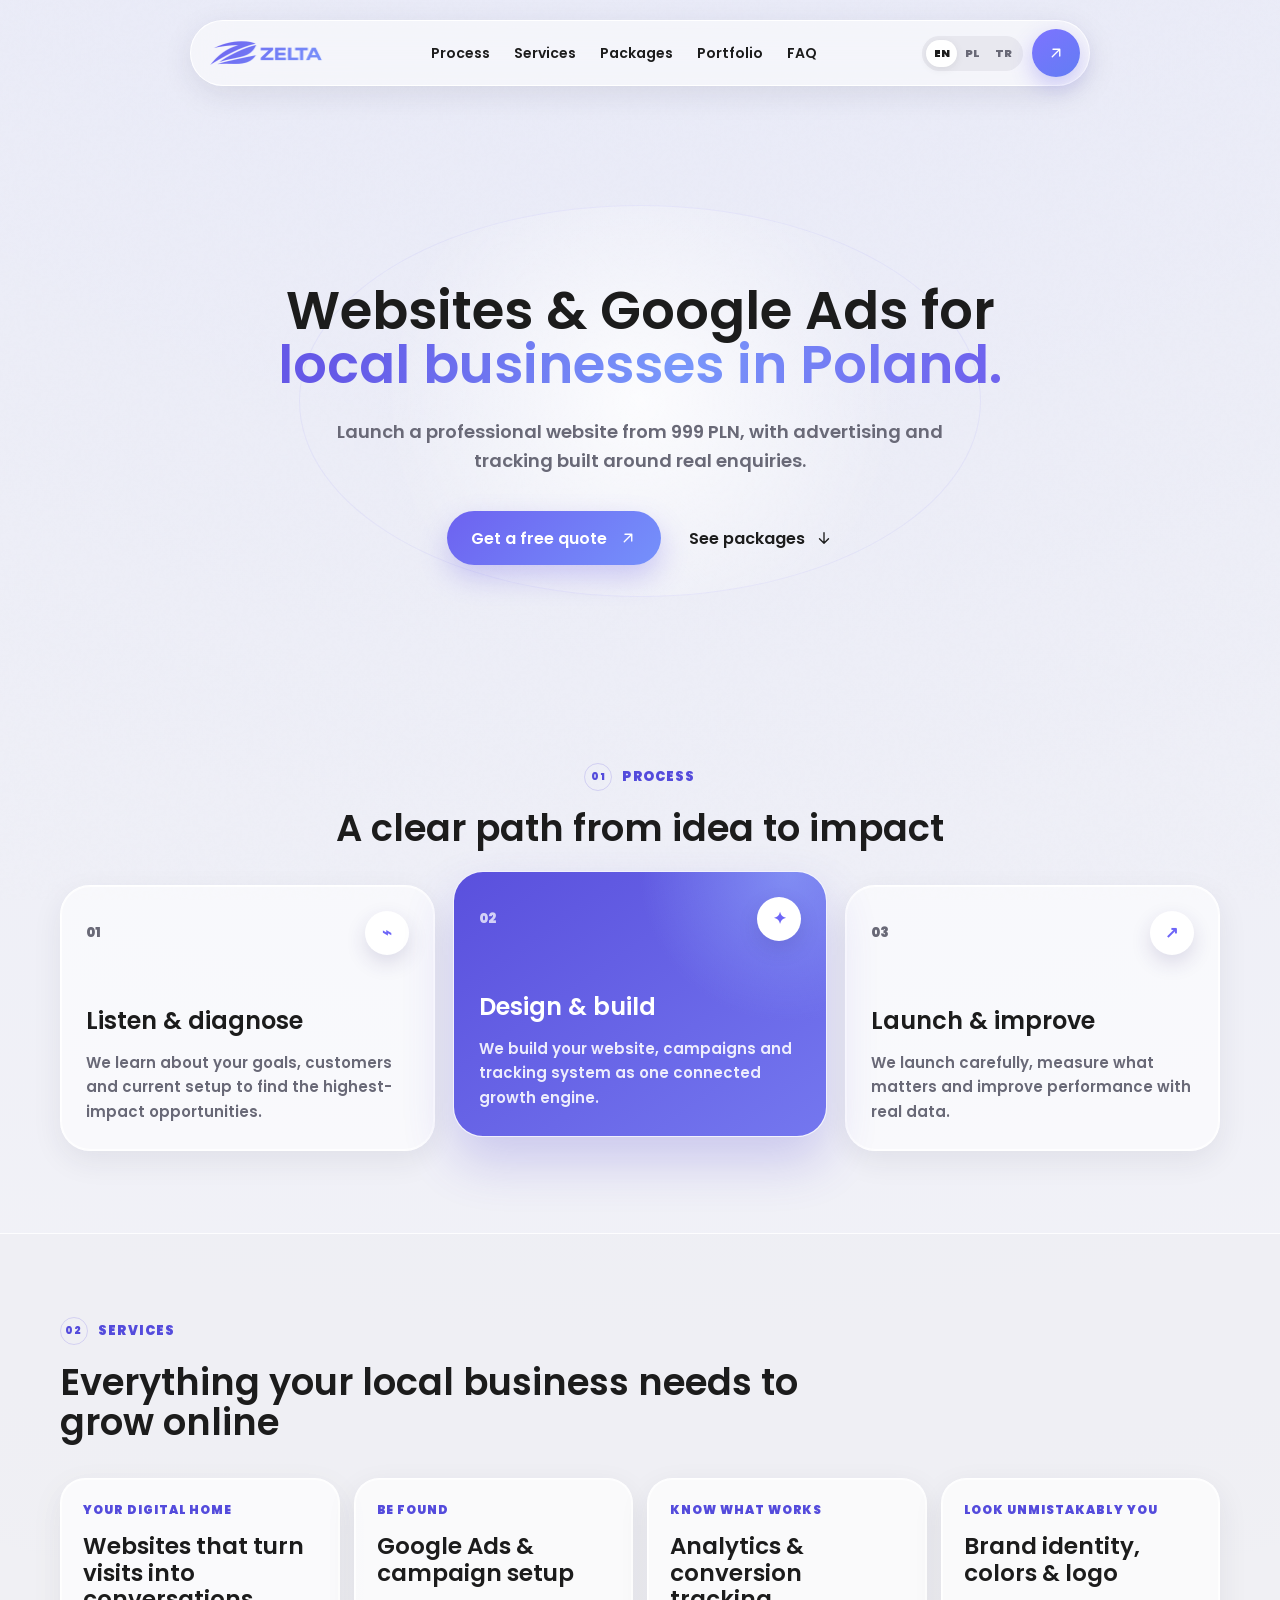
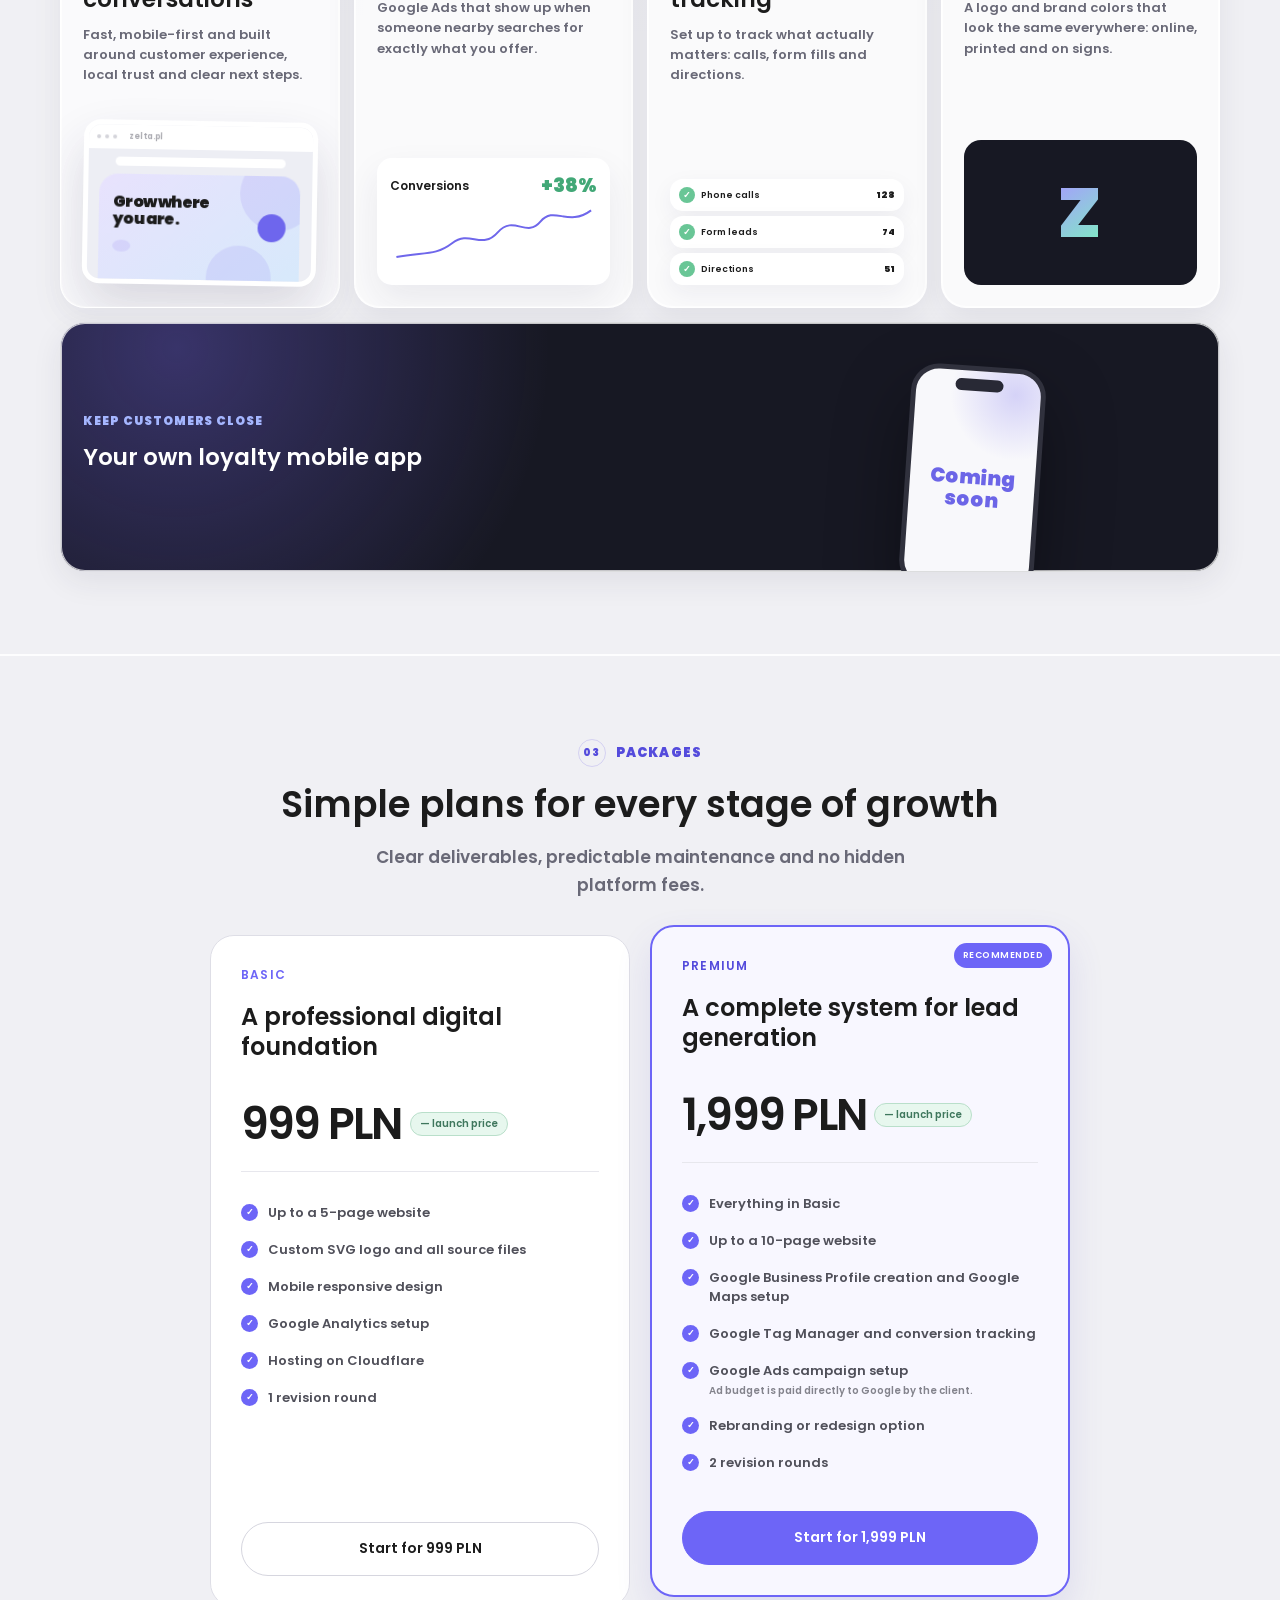
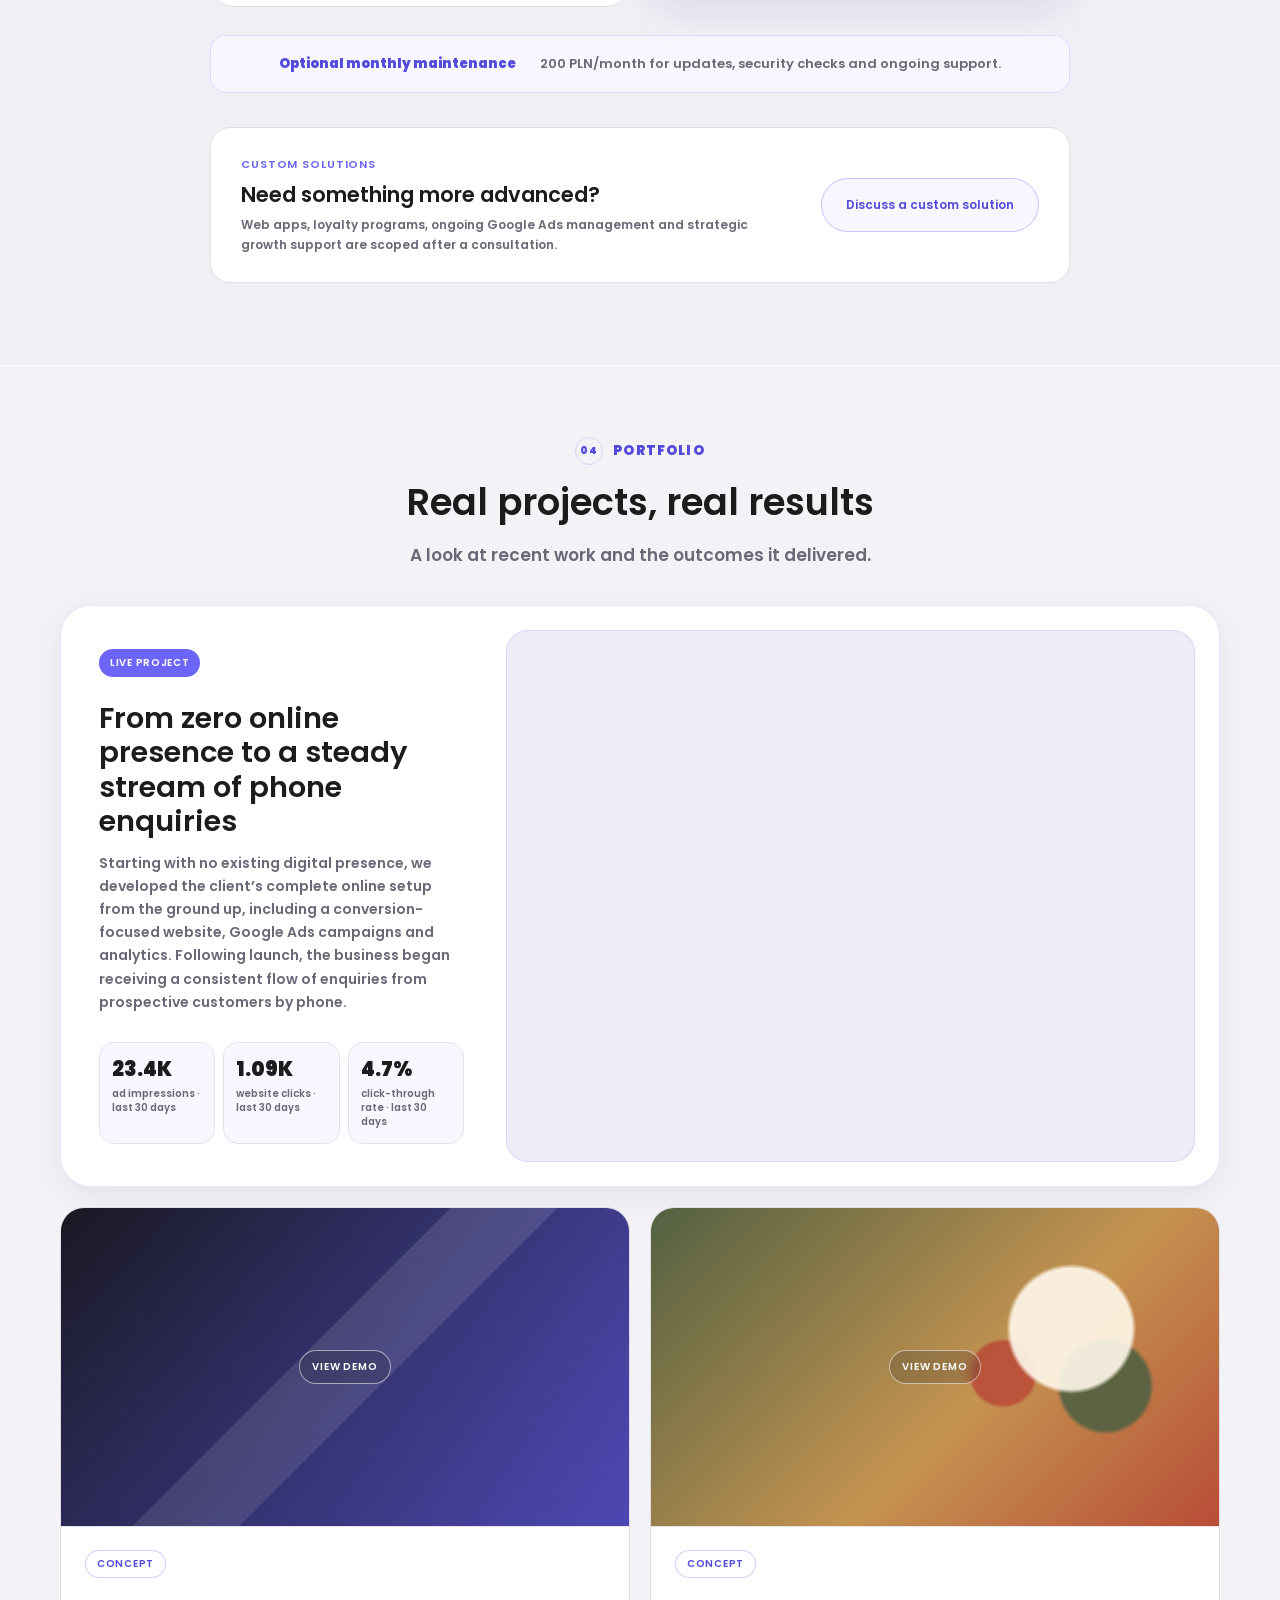
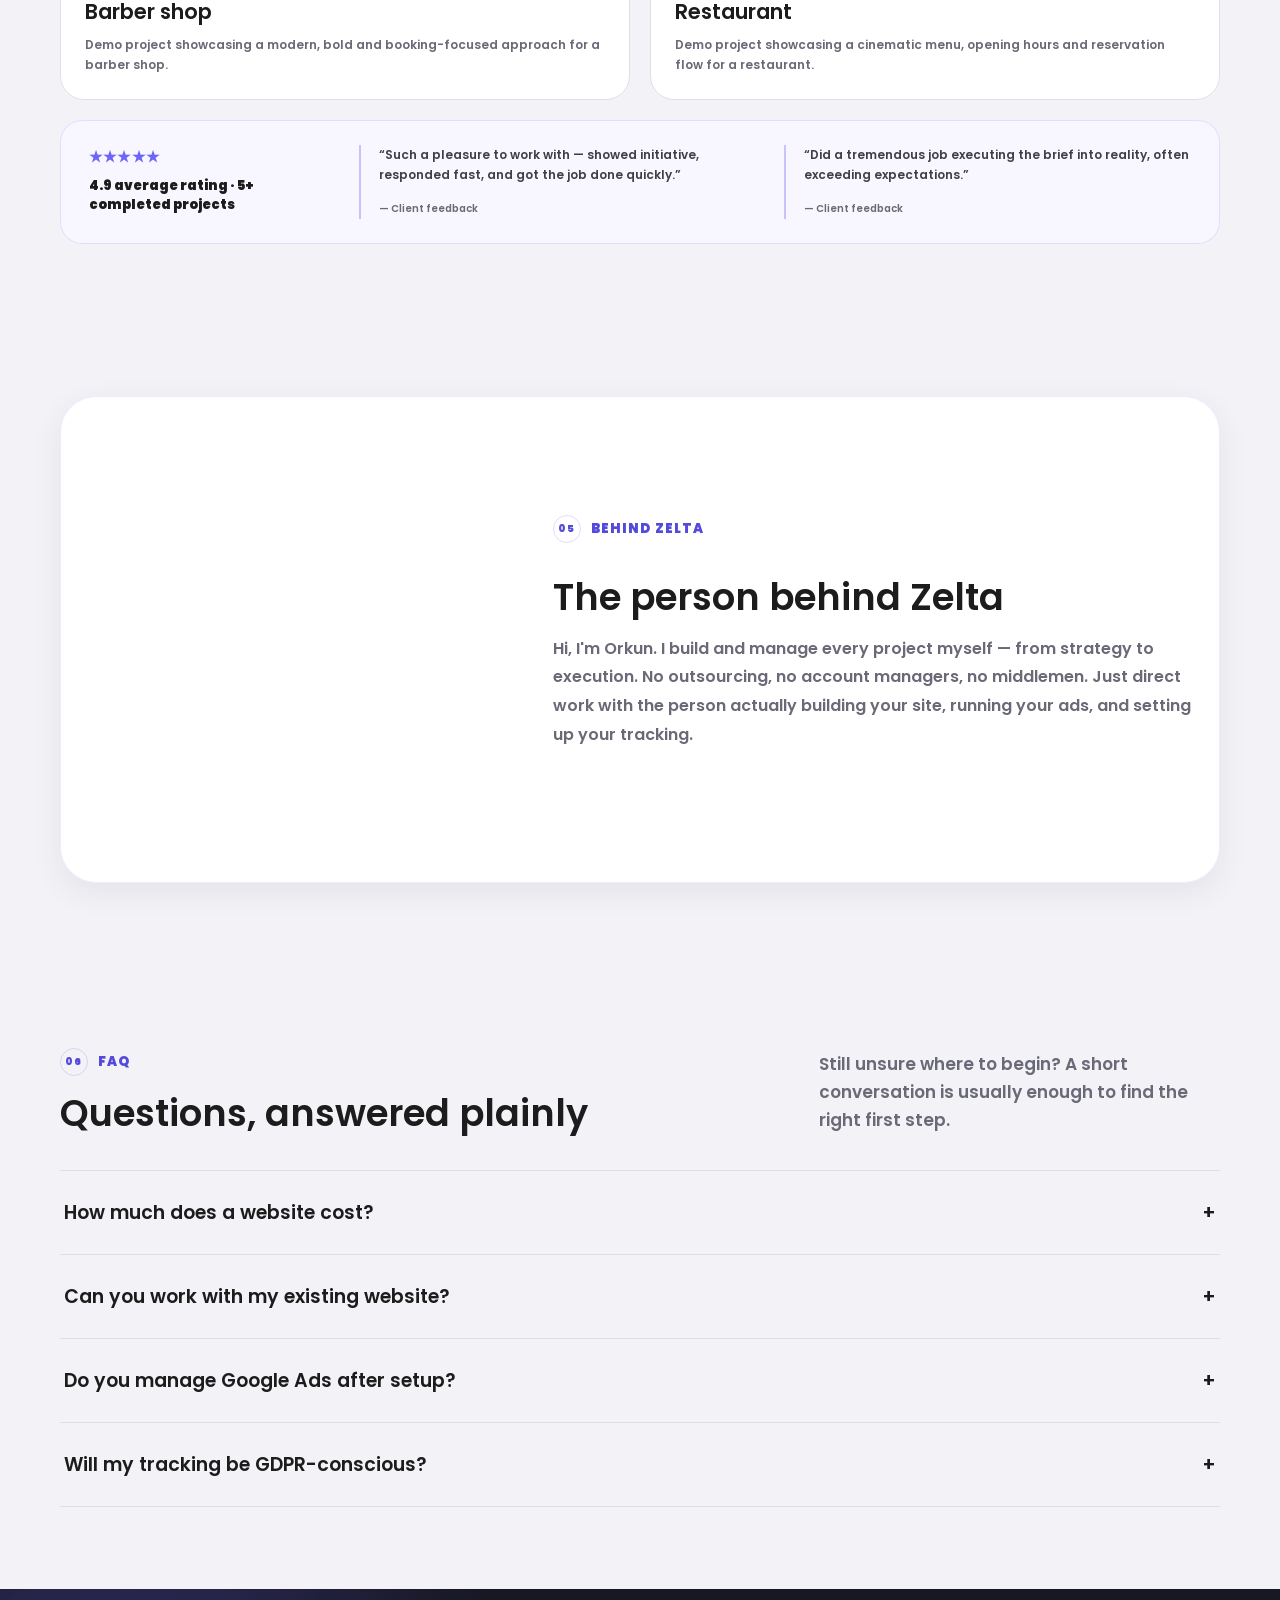
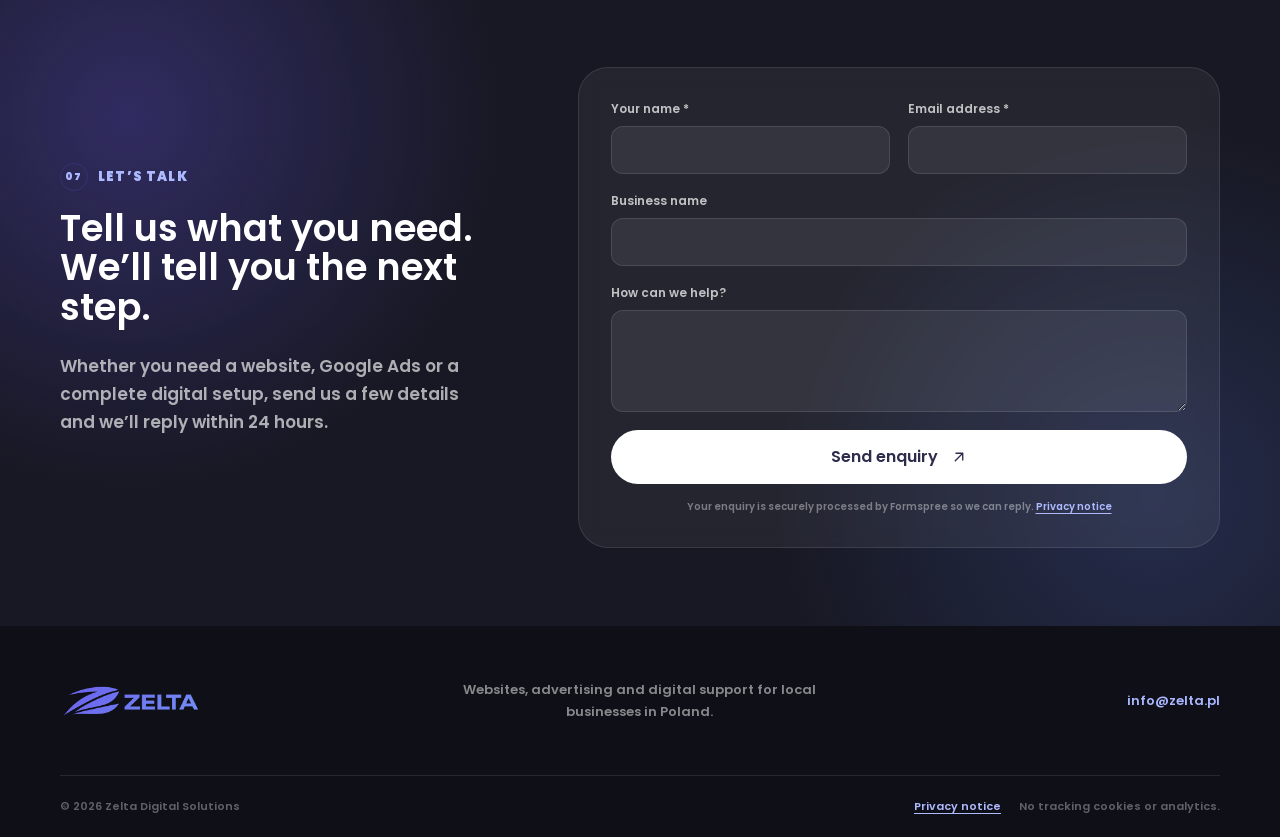
==== index.html @ 035cb4f3 "Add restaurant portfolio preview image" ====
<!doctype html>
<html lang="en">
  <head>
    <meta charset="UTF-8" />
    <meta name="viewport" content="width=device-width, initial-scale=1.0" />
    <meta
      name="description"
      content="Zelta helps local businesses in Poland grow with conversion-focused websites, Google Ads, analytics, branding and loyalty apps."
    />
    <meta name="author" content="Zelta Digital Solutions" />
    <meta name="robots" content="index, follow, max-image-preview:large" />
    <meta name="referrer" content="strict-origin-when-cross-origin" />
    <meta
      http-equiv="Content-Security-Policy"
      content="default-src 'self'; base-uri 'none'; connect-src https://formspree.io; font-src 'self'; form-action https://formspree.io; frame-src 'none'; img-src 'self' data:; manifest-src 'self'; media-src 'none'; object-src 'none'; script-src 'self' 'sha256-Z3rjfnBWil9RQrSlPzBbYPChsc+s4aJFn9aiKOKKreI='; style-src 'self'; upgrade-insecure-requests"
    />
    <meta name="theme-color" content="#f3f3f7" />
    <meta name="application-name" content="Zelta" />
    <meta name="apple-mobile-web-app-title" content="Zelta" />
    <meta property="og:type" content="website" />
    <meta property="og:site_name" content="Zelta Digital Solutions" />
    <meta property="og:locale" content="pl_PL" />
    <meta property="og:locale:alternate" content="en_GB" />
    <meta property="og:locale:alternate" content="tr_TR" />
    <meta property="og:title" content="Websites & Google Ads for Local Businesses in Poland | Zelta" />
    <meta
      property="og:description"
      content="Conversion-focused websites, Google Ads, analytics, branding and loyalty apps for local businesses in Poland."
    />
    <meta property="og:url" content="https://zelta.pl/" />
    <meta property="og:image" content="https://zelta.pl/assets/zelta-social-card.png" />
    <meta property="og:image:width" content="1200" />
    <meta property="og:image:height" content="630" />
    <meta property="og:image:alt" content="Zelta Digital Solutions logo" />
    <meta name="twitter:card" content="summary_large_image" />
    <meta name="twitter:title" content="Websites & Google Ads for Local Businesses in Poland | Zelta" />
    <meta
      name="twitter:description"
      content="Conversion-focused websites, Google Ads, analytics, branding and loyalty apps for local businesses in Poland."
    />
    <meta name="twitter:image" content="https://zelta.pl/assets/zelta-social-card.png" />
    <meta name="twitter:image:alt" content="Zelta Digital Solutions logo" />
    <link rel="canonical" href="https://zelta.pl/" />
    <link rel="icon" type="image/png" sizes="32x32" href="assets/favicon-32.png" />
    <link rel="icon" type="image/png" sizes="512x512" href="assets/favicon-512.png" />
    <link rel="apple-touch-icon" sizes="180x180" href="assets/apple-touch-icon.png" />
    <link rel="manifest" href="site.webmanifest" />
    <link
      rel="preload"
      href="assets/fonts/poppins-600.ttf"
      as="font"
      type="font/ttf"
      crossorigin
    />
    <title>Websites & Google Ads for Local Businesses in Poland | Zelta</title>
    <link rel="stylesheet" href="styles.css?v=20260616-4" />
    <script src="script.js?v=20260616-4" defer></script>
    <script type="application/ld+json">{"@context":"https://schema.org","@graph":[{"@type":"ProfessionalService","@id":"https://zelta.pl/#business","name":"Zelta Digital Solutions","url":"https://zelta.pl/","logo":"https://zelta.pl/assets/zelta-logo-header.png","image":"https://zelta.pl/assets/zelta-social-card.png","email":"info@zelta.pl","description":"Website, Google Ads, analytics, branding and loyalty app services for local businesses in Poland.","areaServed":{"@type":"Country","name":"Poland"},"availableLanguage":["English","Polish","Turkish"],"serviceType":["Website design and development","Google Ads setup and management","Google Analytics setup","Google Tag Manager conversion tracking","Brand identity design","Loyalty mobile app development","Google Business Profile creation and Google Maps setup"],"hasOfferCatalog":{"@type":"OfferCatalog","name":"Digital service packages","itemListElement":[{"@type":"Offer","name":"Basic","price":"999","priceCurrency":"PLN","description":"Limited launch pricing. Up to a five-page website, SVG logo, responsive design, analytics and Cloudflare hosting. Optional maintenance is PLN 200 per month."},{"@type":"Offer","name":"Premium","price":"1999","priceCurrency":"PLN","description":"Limited launch pricing. Up to a ten-page website, conversion tracking, Google Ads campaign setup, and Google Business Profile and Maps setup. Optional maintenance is PLN 200 per month; advertising spend is paid separately to Google."}]}},{"@type":"WebSite","@id":"https://zelta.pl/#website","url":"https://zelta.pl/","name":"Zelta Digital Solutions","publisher":{"@id":"https://zelta.pl/#business"},"inLanguage":["en","pl","tr"]},{"@type":"FAQPage","@id":"https://zelta.pl/#faq-schema","mainEntity":[{"@type":"Question","name":"How much does a website cost?","acceptedAnswer":{"@type":"Answer","text":"Basic is currently PLN 999 and Premium is PLN 1,999. Optional maintenance is available for PLN 200 per month. Final scope and pricing are confirmed in writing before work starts."}},{"@type":"Question","name":"Can you work with my existing website?","acceptedAnswer":{"@type":"Answer","text":"Yes. The existing website can be audited, improved or rebuilt depending on the best route for the business."}},{"@type":"Question","name":"Do you manage Google Ads after setup?","acceptedAnswer":{"@type":"Answer","text":"Yes. Ongoing management and optimisation can be provided, or the documented setup can be handed over."}},{"@type":"Question","name":"Will my tracking be GDPR-conscious?","acceptedAnswer":{"@type":"Answer","text":"Implementations use data minimisation, consent-aware tagging and secure defaults. Formal legal advice should come from a qualified privacy professional."}}]}]}</script>
  </head>
  <body>
    <a class="skip-link" href="#main" data-i18n="skip">Skip to content</a>

    <header class="site-header">
      <nav class="nav shell" aria-label="Main navigation" data-i18n-aria-label="navLabel">
        <a class="brand" href="#hero" aria-label="Zelta home">
          <img
            class="header-logo"
            src="assets/zelta-logo-header.png"
            width="480"
            height="120"
            alt="Zelta Digital Solutions"
          />
        </a>

        <div class="nav-links" id="nav-links">
          <a href="#process" data-i18n="navProcess">Process</a>
          <a href="#services" data-i18n="navServices">Services</a>
          <a href="#packages" data-i18n="navPackages">Packages</a>
          <a href="#portfolio" data-i18n="navPortfolio">Portfolio</a>
          <a href="#faq" data-i18n="navFaq">FAQ</a>
        </div>

        <div class="nav-actions">
          <div class="language-switch" aria-label="Language" data-i18n-aria-label="languageLabel">
            <button class="lang-btn active" type="button" data-lang="en" lang="en" aria-pressed="true">EN</button>
            <button class="lang-btn" type="button" data-lang="pl" lang="pl" aria-pressed="false">PL</button>
            <button class="lang-btn" type="button" data-lang="tr" lang="tr" aria-pressed="false">TR</button>
          </div>
          <a class="circle-button" href="#contact" aria-label="Contact Zelta">
            <svg class="icon icon-arrow-up-right" viewBox="0 0 24 24" aria-hidden="true">
              <path d="M7 17 17 7M8 7h9v9" />
            </svg>
          </a>
          <button
            class="menu-button"
            type="button"
            aria-label="Open menu"
            aria-controls="nav-links"
            aria-expanded="false"
          >
            <span></span><span></span>
          </button>
        </div>
      </nav>
    </header>

    <main id="main">
      <section class="hero shell" id="hero">
        <h1 class="fade-in delay-1">
          <span data-i18n="heroTitleLine1">Websites & Google Ads for</span>
          <span class="gradient-text" data-i18n="heroTitleLine2">local businesses in Poland.</span>
        </h1>
        <p class="hero-copy fade-in delay-2" data-i18n="heroCopy">
          Launch a professional website from 999 PLN, with advertising and tracking built around real
          enquiries.
        </p>
        <div class="hero-actions fade-in delay-3">
          <a class="button button-primary" href="#contact">
            <span data-i18n="heroCta">Get a free quote</span>
            <svg class="icon icon-arrow-up-right" viewBox="0 0 24 24" aria-hidden="true">
              <path d="M7 17 17 7M8 7h9v9" />
            </svg>
          </a>
          <a class="text-link" href="#packages">
            <span data-i18n="heroSecondary">See packages</span>
            <svg class="icon icon-arrow-down" viewBox="0 0 24 24" aria-hidden="true">
              <path d="M12 5v14M6 13l6 6 6-6" />
            </svg>
          </a>
        </div>
      </section>

      <section class="section shell" id="process">
        <div class="section-heading centered">
          <div class="section-kicker"><span>01</span><span data-i18n="processKicker">Process</span></div>
          <h2 data-i18n="processTitle">A clear path from idea to impact</h2>
        </div>

        <div class="process-grid">
          <article class="process-card">
            <div class="step-top">
              <span class="step-number">01</span>
              <span class="step-icon" aria-hidden="true">⌁</span>
            </div>
            <h3 data-i18n="step1Title">Listen & diagnose</h3>
            <p data-i18n="step1Copy">We learn about your goals, customers and current setup to find the highest-impact opportunities.</p>
          </article>
          <article class="process-card featured">
            <div class="step-top">
              <span class="step-number">02</span>
              <span class="step-icon" aria-hidden="true">✦</span>
            </div>
            <h3 data-i18n="step2Title">Design & build</h3>
            <p data-i18n="step2Copy">We build your website, campaigns and tracking system as one connected growth engine.</p>
          </article>
          <article class="process-card">
            <div class="step-top">
              <span class="step-number">03</span>
              <span class="step-icon" aria-hidden="true">↗</span>
            </div>
            <h3 data-i18n="step3Title">Launch & improve</h3>
            <p data-i18n="step3Copy">We launch carefully, measure what matters and improve performance with real data.</p>
          </article>
        </div>
      </section>

      <section class="section services-section" id="services">
        <div class="shell">
          <div class="section-heading services-heading">
            <div>
              <div class="section-kicker"><span>02</span><span data-i18n="servicesKicker">Services</span></div>
              <h2 data-i18n="servicesTitle">Everything your local business needs to grow online</h2>
            </div>
          </div>

          <div class="services-grid">
            <article class="service-card">
              <div class="service-content">
                <span class="service-tag" data-i18n="service1Tag">Your digital home</span>
                <h3 data-i18n="service1Title">Websites that turn visits into conversations</h3>
                <p data-i18n="service1Copy">Fast, mobile-first and built around customer experience, local trust and clear next steps.</p>
              </div>
              <div class="browser-mockup" aria-hidden="true">
                <div class="browser-bar"><i></i><i></i><i></i><span>zelta.pl</span></div>
                <div class="mock-nav"></div>
                <div class="mock-hero">
                  <span></span><span></span><span></span>
                  <b>Grow where<br />you are.</b>
                  <span class="mock-button"></span>
                </div>
              </div>
            </article>

            <article class="service-card">
              <span class="service-tag" data-i18n="service2Tag">Be found</span>
              <h3 data-i18n="service2Title">Google Ads & campaign setup</h3>
              <p data-i18n="service2Copy">Google Ads that show up when someone nearby searches for exactly what you offer.</p>
              <div class="metric-visual" aria-hidden="true">
                <div><span>Conversions</span><strong>+38%</strong></div>
                <svg viewBox="0 0 300 90" role="img">
                  <path d="M4 78 C45 70, 62 77, 88 57 S132 68, 156 41 S199 50, 220 25 S261 34, 296 8" />
                  <path class="fill" d="M4 78 C45 70, 62 77, 88 57 S132 68, 156 41 S199 50, 220 25 S261 34, 296 8 L296 90 L4 90Z" />
                </svg>
              </div>
            </article>

            <article class="service-card">
              <span class="service-tag" data-i18n="service3Tag">Know what works</span>
              <h3 data-i18n="service3Title">Analytics & conversion tracking</h3>
              <p data-i18n="service3Copy">Set up to track what actually matters: calls, form fills and directions.</p>
              <div class="tracking-list" aria-hidden="true">
                <span><i>✓</i> Phone calls <b>128</b></span>
                <span><i>✓</i> Form leads <b>74</b></span>
                <span><i>✓</i> Directions <b>51</b></span>
              </div>
            </article>

            <article class="service-card brand-card">
              <div class="service-content">
                <span class="service-tag" data-i18n="service4Tag">Look unmistakably you</span>
                <h3 data-i18n="service4Title">Brand identity, colors & logo</h3>
                <p data-i18n="service4Copy">A logo and brand colors that look the same everywhere: online, printed and on signs.</p>
              </div>
              <div class="brand-visual" aria-hidden="true">
                <div class="brand-z">Z</div>
              </div>
            </article>

            <article class="service-card loyalty-card">
              <div class="service-content">
                <span class="service-tag" data-i18n="service5Tag">Keep customers close</span>
                <h3 data-i18n="service5Title">Your own loyalty mobile app</h3>
              </div>
              <div class="phone" aria-hidden="true">
                <div class="phone-notch"></div>
                <strong class="coming-soon" data-i18n="comingSoon">Coming soon</strong>
              </div>
            </article>
          </div>
        </div>
      </section>

      <section class="section packages-section" id="packages">
        <div class="shell">
          <div class="section-heading centered">
            <div class="section-kicker"><span>03</span><span data-i18n="packagesKicker">Packages</span></div>
            <h2 data-i18n="packagesTitle">Simple plans for every stage of growth</h2>
            <p data-i18n="packagesIntro">Clear deliverables, predictable maintenance and no hidden platform fees.</p>
          </div>
          <div class="package-grid">
            <article class="package-card">
              <div class="package-header">
                <span class="package-type" data-i18n="package1Type">Basic</span>
                <h3 data-i18n="package1Title">A professional digital foundation</h3>
                <div class="package-price">
                  <strong data-i18n="package1Price">999 PLN</strong>
                  <span data-i18n="limitedLaunchPricing">— launch price</span>
                </div>
              </div>
              <ul class="package-features">
                <li data-i18n="package1Item1">Up to a 5-page website</li>
                <li data-i18n="package1Item2">Custom SVG logo and all source files</li>
                <li data-i18n="package1Item3">Mobile responsive design</li>
                <li data-i18n="package1Item4">Google Analytics setup</li>
                <li data-i18n="package1Item5">Hosting on Cloudflare</li>
                <li data-i18n="package1Item6">1 revision round</li>
              </ul>
              <a class="button package-button" href="#contact" data-inquiry="Basic package" data-i18n="package1Cta">Start for 999 PLN</a>
            </article>
            <article class="package-card package-featured">
              <div class="popular" data-i18n="popular">Recommended</div>
              <div class="package-header">
                <span class="package-type" data-i18n="package2Type">Premium</span>
                <h3 data-i18n="package2Title">A complete system for lead generation</h3>
                <div class="package-price">
                  <strong data-i18n="package2Price">1,999 PLN</strong>
                  <span data-i18n="limitedLaunchPricing">— launch price</span>
                </div>
              </div>
              <ul class="package-features">
                <li data-i18n="package2Item1">Everything in Basic</li>
                <li data-i18n="package2Item2">Up to a 10-page website</li>
                <li data-i18n="package2Item3">Google Business Profile creation and Google Maps setup</li>
                <li data-i18n="package2Item4">Google Tag Manager and conversion tracking</li>
                <li class="feature-with-note">
                  <span data-i18n="package2Item5">Google Ads campaign setup</span>
                  <small data-i18n="adsBudgetNote">Ad budget is paid directly to Google by the client.</small>
                </li>
                <li data-i18n="package2Item6">Rebranding or redesign option</li>
                <li data-i18n="package2Item7">2 revision rounds</li>
              </ul>
              <a class="button package-button" href="#contact" data-inquiry="Premium package" data-i18n="package2Cta">Start for 1,999 PLN</a>
            </article>
          </div>
          <aside class="maintenance-notice">
            <strong data-i18n="maintenanceNoticeTitle">Optional monthly maintenance</strong>
            <span data-i18n="maintenanceNoticeCopy">200 PLN/month for updates, security checks and ongoing support.</span>
          </aside>
          <aside class="custom-solutions">
            <div>
              <span class="custom-solutions-label" data-i18n="customLabel">Custom solutions</span>
              <h3 data-i18n="customTitle">Need something more advanced?</h3>
              <p data-i18n="customCopy">Web apps, loyalty programs, ongoing Google Ads management and strategic growth support are scoped after a consultation.</p>
            </div>
            <a class="button custom-solutions-button" href="#contact" data-inquiry="Custom solution" data-i18n="customCta">Discuss a custom solution</a>
          </aside>
        </div>
      </section>

      <section class="section portfolio-section" id="portfolio">
        <div class="shell">
          <div class="section-heading centered">
            <div class="section-kicker"><span>04</span><span data-i18n="portfolioKicker">Portfolio</span></div>
            <h2 data-i18n="portfolioTitle">Real projects, real results</h2>
            <p data-i18n="portfolioIntro">A look at recent work and the outcomes it delivered.</p>
          </div>

          <article class="portfolio-featured">
            <div class="portfolio-featured-copy">
              <span class="portfolio-badge portfolio-badge-live" data-i18n="portfolioLiveBadge">Live project</span>
              <h3 data-i18n="portfolioLiveTitle">From zero online presence to a steady stream of phone enquiries</h3>
              <p data-i18n="portfolioLiveCopy">
                Starting with no existing digital presence, we developed the client’s complete online
                setup from the ground up, including a conversion-focused website, Google Ads campaigns
                and analytics. Following launch, the business began receiving a consistent flow of
                enquiries from prospective customers by phone.
              </p>
              <div class="portfolio-stats" aria-label="Advertising performance during the last 30 days" data-i18n-aria-label="portfolioStatsLabel">
                <div>
                  <strong data-i18n="portfolioStat1Value">23.4K</strong>
                  <span data-i18n="portfolioStat1Label">ad impressions · last 30 days</span>
                </div>
                <div>
                  <strong data-i18n="portfolioStat2Value">1.09K</strong>
                  <span data-i18n="portfolioStat2Label">website clicks · last 30 days</span>
                </div>
                <div>
                  <strong data-i18n="portfolioStat3Value">4.7%</strong>
                  <span data-i18n="portfolioStat3Label">click-through rate · last 30 days</span>
                </div>
              </div>
            </div>
            <div class="portfolio-live-visual">
              <img
                src="assets/portfolio-live-project-collage.webp"
                width="1600"
                height="900"
                alt="Responsive website, services and calculator screens created for a local service business"
                data-i18n-alt="portfolioLiveImageAlt"
                loading="lazy"
                decoding="async"
              />
            </div>
          </article>

          <div class="portfolio-concept-grid">
            <article class="portfolio-concept-card">
              <a class="portfolio-demo-link" href="demo/barber/" aria-label="Open barber shop demo website" data-i18n-aria-label="portfolioConcept1LinkLabel">
                <div class="portfolio-concept-visual portfolio-concept-barber" role="img" aria-label="Barber shop demo website preview" data-i18n-aria-label="portfolioConcept1ImageLabel">
                  <img
                    src="assets/portfolio-barber-collage.webp"
                    width="1280"
                    height="720"
                    alt=""
                    loading="lazy"
                    decoding="async"
                  />
                  <span data-i18n="portfolioViewDemo">View demo</span>
                </div>
              </a>
              <div class="portfolio-concept-copy">
                <span class="portfolio-badge portfolio-badge-concept" data-i18n="portfolioConceptBadge">Concept</span>
                <h3><a href="demo/barber/" data-i18n="portfolioConcept1Title">Barber shop</a></h3>
                <p data-i18n="portfolioConcept1Copy">Demo project showcasing a modern, bold and booking-focused approach for a barber shop.</p>
              </div>
            </article>
            <article class="portfolio-concept-card">
              <a class="portfolio-demo-link" href="demo/restaurant/" aria-label="Open restaurant demo website" data-i18n-aria-label="portfolioConcept2LinkLabel">
                <div class="portfolio-concept-visual portfolio-concept-restaurant" role="img" aria-label="Restaurant demo website preview" data-i18n-aria-label="portfolioConcept2ImageLabel">
                  <img
                    src="assets/portfolio-restaurant-collage.webp"
                    alt=""
                    loading="lazy"
                    decoding="async"
                  />
                  <span data-i18n="portfolioViewDemo">View demo</span>
                </div>
              </a>
              <div class="portfolio-concept-copy">
                <span class="portfolio-badge portfolio-badge-concept" data-i18n="portfolioConceptBadge">Concept</span>
                <h3><a href="demo/restaurant/" data-i18n="portfolioConcept2Title">Restaurant</a></h3>
                <p data-i18n="portfolioConcept2Copy">Demo project showcasing a cinematic menu, opening hours and reservation flow for a restaurant.</p>
              </div>
            </article>
          </div>

          <aside class="testimonial-block">
            <div class="testimonial-summary">
              <span class="testimonial-stars" aria-hidden="true">★★★★★</span>
              <strong data-i18n="testimonialRating">4.9 average rating · 5+ completed projects</strong>
            </div>
            <div class="testimonial-quotes">
              <blockquote>
                <p data-i18n="testimonialQuote1">“Such a pleasure to work with — showed initiative, responded fast, and got the job done quickly.”</p>
                <cite data-i18n="testimonialSource">— Client feedback</cite>
              </blockquote>
              <blockquote>
                <p data-i18n="testimonialQuote2">“Did a tremendous job executing the brief into reality, often exceeding expectations.”</p>
                <cite data-i18n="testimonialSource">— Client feedback</cite>
              </blockquote>
            </div>
          </aside>
        </div>
      </section>

      <section class="section shell founder-section" id="about">
        <div class="founder-card">
          <div class="founder-visual">
            <img
              src="assets/founder-orkun.jpg"
              width="800"
              height="808"
              alt="Founder of Zelta Digital Solutions"
              loading="lazy"
              decoding="async"
            />
          </div>
          <div class="founder-copy">
            <div class="section-kicker"><span>05</span><span data-i18n="founderKicker">Behind Zelta</span></div>
            <h2 data-i18n="founderTitle">The person behind Zelta</h2>
            <p data-i18n="founderCopy">
              Hi, I'm Orkun. I build and manage every project myself — from strategy to execution. No
              outsourcing, no account managers, no middlemen. Just direct work with the person actually
              building your site, running your ads, and setting up your tracking.
            </p>
          </div>
        </div>
      </section>

      <section class="section shell faq-section" id="faq">
        <div class="section-heading split-heading">
          <div>
            <div class="section-kicker"><span>06</span><span data-i18n="faqKicker">FAQ</span></div>
            <h2 data-i18n="faqTitle">Questions, answered plainly</h2>
          </div>
          <p data-i18n="faqIntro">Still unsure where to begin? A short conversation is usually enough to find the right first step.</p>
        </div>
        <div class="faq-list">
          <details>
            <summary><span data-i18n="faq1Q">How much does a website cost?</span><i aria-hidden="true">+</i></summary>
            <p data-i18n="faq1A">Basic is currently 999 PLN and Premium is 1,999 PLN. Optional maintenance is available for 200 PLN per month. We confirm the final scope, timeline and price in writing before work starts.</p>
          </details>
          <details>
            <summary><span data-i18n="faq2Q">Can you work with my existing website?</span><i aria-hidden="true">+</i></summary>
            <p data-i18n="faq2A">Yes. We can audit, improve or rebuild your current site depending on what will create the best return.</p>
          </details>
          <details>
            <summary><span data-i18n="faq3Q">Do you manage Google Ads after setup?</span><i aria-hidden="true">+</i></summary>
            <p data-i18n="faq3A">Yes. We can provide ongoing management and optimisation, or hand over a clean, documented setup.</p>
          </details>
          <details>
            <summary><span data-i18n="faq4Q">Will my tracking be GDPR-conscious?</span><i aria-hidden="true">+</i></summary>
            <p data-i18n="faq4A">We apply data minimisation, consent-aware tagging and secure defaults. For formal legal advice, we recommend a qualified privacy professional.</p>
          </details>
        </div>
      </section>

      <section class="contact-section" id="contact">
        <div class="shell contact-grid">
          <div class="contact-copy">
            <div class="section-kicker light"><span>07</span><span data-i18n="contactKicker">Let’s talk</span></div>
            <h2 data-i18n="contactTitle">Tell us what you need. We’ll tell you the next step.</h2>
            <p data-i18n="contactIntro">Whether you need a website, Google Ads or a complete digital setup, send us a few details and we’ll reply within 24 hours.</p>
          </div>
          <form
            class="contact-form"
            id="contact-form"
            action="https://formspree.io/f/mbdeknyy"
            method="POST"
          >
            <input type="hidden" name="_subject" value="New Zelta project enquiry" />
            <input type="hidden" name="language" value="en" />
            <input type="hidden" name="interest" value="" />
            <label class="form-honeypot" aria-hidden="true" hidden>
              <input type="text" name="_gotcha" tabindex="-1" autocomplete="off" aria-label="Do not fill this field" />
            </label>
            <label>
              <span data-i18n="formName">Your name *</span>
              <input type="text" name="name" autocomplete="name" maxlength="80" required autocapitalize="words" />
            </label>
            <label>
              <span data-i18n="formEmail">Email address *</span>
              <input type="email" name="email" autocomplete="email" maxlength="120" required />
            </label>
            <label class="full-field">
              <span data-i18n="formBusiness">Business name</span>
              <input type="text" name="business" autocomplete="organization" maxlength="100" autocapitalize="words" />
            </label>
            <label class="full-field">
              <span data-i18n="formMessage">How can we help?</span>
              <textarea name="message" rows="4" maxlength="1200" spellcheck="true"></textarea>
            </label>
            <button class="button form-button full-field" type="submit">
              <span data-i18n="formSubmit">Send enquiry</span>
              <svg class="icon icon-arrow-up-right" viewBox="0 0 24 24" aria-hidden="true">
                <path d="M7 17 17 7M8 7h9v9" />
              </svg>
            </button>
            <p class="form-status full-field" role="status" aria-live="polite"></p>
            <p class="form-note full-field">
              <span data-i18n="formNote">Your enquiry is securely processed by Formspree so we can reply.</span>
              <a href="privacy.html" data-i18n="privacyLink">Privacy notice</a>
            </p>
            <noscript>
              <p class="noscript-note full-field">The form will open a Formspree confirmation page after submission.</p>
            </noscript>
          </form>
        </div>
      </section>
    </main>

    <footer>
      <div class="shell footer-top">
        <a class="brand footer-brand" href="#hero" aria-label="Zelta home">
          <img
            class="footer-logo"
            src="assets/zelta-logo-header.png"
            width="480"
            height="120"
            alt="Zelta Digital Solutions"
            loading="lazy"
            decoding="async"
          />
        </a>
        <p data-i18n="footerTagline">Websites, advertising and digital support for local businesses in Poland.</p>
        <span class="footer-email legal-email" aria-label="info at zelta dot pl"><span>info</span><span aria-hidden="true">@</span><span>zelta.pl</span></span>
      </div>
      <div class="shell footer-bottom">
        <span>© <span id="year"></span> Zelta Digital Solutions</span>
        <div class="footer-legal">
          <a href="privacy.html" data-i18n="privacyLink">Privacy notice</a>
          <span data-i18n="footerPrivacy">No tracking cookies or analytics.</span>
        </div>
      </div>
    </footer>
  </body>
</html>
---- styles.css ----
@font-face {
  font-family: "Poppins";
  src: url("assets/fonts/poppins-600.ttf") format("truetype");
  font-style: normal;
  font-weight: 600;
  font-display: swap;
}

@font-face {
  font-family: "Poppins";
  src: url("assets/fonts/poppins-600-italic.ttf") format("truetype");
  font-style: italic;
  font-weight: 600;
  font-display: swap;
}

@font-face {
  font-family: "Poppins";
  src: url("assets/fonts/poppins-900.ttf") format("truetype");
  font-style: normal;
  font-weight: 900;
  font-display: swap;
}

@font-face {
  font-family: "Poppins";
  src: url("assets/fonts/poppins-900-italic.ttf") format("truetype");
  font-style: italic;
  font-weight: 900;
  font-display: swap;
}

:root {
  --bg: #f3f3f7;
  --surface: rgba(255, 255, 255, 0.72);
  --white: #fff;
  --ink: #1c1c1c;
  --muted: #696977;
  --line: rgba(27, 27, 35, 0.09);
  --purple: #6d65f7;
  --purple-dark: #544bdc;
  --blue: #7b9cff;
  --green: #a8f0ca;
  --dark: #171823;
  --shadow: 0 20px 60px rgba(39, 37, 78, 0.09);
  --soft-shadow: 0 10px 30px rgba(34, 32, 67, 0.08), inset 0 0 0 1px rgba(255, 255, 255, 0.75);
  --radius: 30px;
  --framer-font-family: "Poppins", "Poppins Placeholder", sans-serif;
  --framer-font-family-bold: "Poppins", sans-serif;
  --framer-font-family-bold-italic: "Poppins", sans-serif;
  --framer-font-family-italic: "Poppins", "Poppins Placeholder", sans-serif;
  --framer-font-open-type-features: normal;
  --framer-font-size: 34px;
  --framer-font-style: normal;
  --framer-font-style-bold: normal;
  --framer-font-style-bold-italic: italic;
  --framer-font-style-italic: italic;
  --framer-font-variation-axes: normal;
  --framer-font-weight: 600;
  --framer-font-weight-bold: 900;
  --framer-font-weight-bold-italic: 900;
  --framer-font-weight-italic: 600;
  --framer-letter-spacing: 0em;
  --framer-line-height: 1.2em;
  --framer-paragraph-spacing: 0px;
  --framer-text-alignment: start;
  --framer-text-color: #1c1c1c;
  --framer-text-decoration: none;
  --framer-text-stroke-color: initial;
  --framer-text-stroke-width: initial;
  --framer-text-transform: none;
}

* {
  box-sizing: border-box;
}

html {
  scroll-behavior: smooth;
  scroll-padding-top: 120px;
}

body {
  margin: 0;
  color: var(--ink);
  background:
    radial-gradient(circle at 50% -10%, rgba(124, 144, 255, 0.12), transparent 30%),
    var(--bg);
  font-family: var(--framer-font-family);
  font-style: var(--framer-font-style);
  font-weight: var(--framer-font-weight);
  font-variant-ligatures: common-ligatures;
  -webkit-font-smoothing: antialiased;
}

body::before {
  position: fixed;
  inset: 0;
  z-index: -1;
  content: "";
  opacity: 0.25;
  pointer-events: none;
  background-image: url("data:image/svg+xml,%3Csvg viewBox='0 0 180 180' xmlns='http://www.w3.org/2000/svg'%3E%3Cfilter id='n'%3E%3CfeTurbulence type='fractalNoise' baseFrequency='.9' numOctaves='3' stitchTiles='stitch'/%3E%3C/filter%3E%3Crect width='100%25' height='100%25' filter='url(%23n)' opacity='.04'/%3E%3C/svg%3E");
}

button,
input,
textarea,
select {
  font: inherit;
}

a {
  color: inherit;
  text-decoration: none;
}

:focus-visible {
  outline: 3px solid #8b83ff;
  outline-offset: 3px;
}

p {
  line-height: 1.65;
}

.shell {
  width: min(1160px, calc(100% - 40px));
  margin-inline: auto;
}

.skip-link {
  position: fixed;
  top: 12px;
  left: 12px;
  z-index: 1000;
  width: 1px;
  height: 1px;
  padding: 10px 16px;
  overflow: hidden;
  clip-path: inset(50%);
  white-space: nowrap;
  color: white;
  background: var(--dark);
  border-radius: 10px;
}

.skip-link:focus-visible {
  width: auto;
  height: auto;
  overflow: visible;
  clip-path: none;
  white-space: normal;
}

.site-header {
  position: fixed;
  top: 20px;
  right: 0;
  left: 0;
  z-index: 100;
}

.nav {
  display: flex;
  width: min(900px, calc(100% - 32px));
  min-height: 66px;
  padding: 8px 9px 8px 16px;
  align-items: center;
  justify-content: space-between;
  border: 1px solid rgba(255, 255, 255, 0.9);
  border-radius: 999px;
  background: rgba(248, 248, 251, 0.78);
  box-shadow: 0 8px 30px rgba(36, 35, 66, 0.1);
  backdrop-filter: blur(18px);
}

.brand {
  display: inline-flex;
  gap: 9px;
  align-items: center;
  font-family: var(--framer-font-family-bold);
  font-size: 19px;
  font-weight: var(--framer-font-weight-bold);
  letter-spacing: -0.04em;
}

.header-logo {
  display: block;
  width: 118px;
  height: auto;
}

.nav-links {
  display: flex;
  gap: 24px;
  align-items: center;
  font-size: 14px;
  font-weight: 500;
}

.nav-links a {
  transition: color 0.2s ease;
}

.nav-links a:hover,
.nav-links a:focus-visible {
  color: var(--purple);
}

.nav-actions {
  display: flex;
  gap: 9px;
  align-items: center;
}

.language-switch {
  display: flex;
  padding: 4px;
  border-radius: 999px;
  background: rgba(28, 28, 35, 0.06);
}

.lang-btn {
  min-width: 31px;
  height: 27px;
  padding: 0;
  color: var(--muted);
  border: 0;
  border-radius: 999px;
  background: transparent;
  font-size: 11px;
  font-weight: 700;
  cursor: pointer;
}

.lang-btn.active {
  color: var(--ink);
  background: white;
  box-shadow: 0 2px 8px rgba(0, 0, 0, 0.08);
}

.circle-button {
  display: grid;
  width: 48px;
  height: 48px;
  color: white;
  border-radius: 50%;
  place-items: center;
  background: linear-gradient(145deg, #7d73ff, #627df4);
  box-shadow: 0 8px 22px rgba(95, 85, 232, 0.3);
  transition: transform 0.2s ease;
}

.circle-button:hover {
  transform: rotate(8deg) scale(1.04);
}

.icon {
  display: block;
  width: 18px;
  height: 18px;
  flex: 0 0 auto;
  fill: none;
  stroke: currentColor;
  stroke-width: 1.8;
  stroke-linecap: round;
  stroke-linejoin: round;
}

.menu-button {
  display: none;
}

.hero {
  position: relative;
  display: flex;
  min-height: 680px;
  padding-top: 135px;
  flex-direction: column;
  align-items: center;
  justify-content: center;
  text-align: center;
  overflow: hidden;
}

.hero::before {
  position: absolute;
  top: 205px;
  left: 50%;
  z-index: -1;
  width: 680px;
  height: 390px;
  content: "";
  border: 1px solid rgba(118, 108, 246, 0.08);
  border-radius: 50%;
  background: radial-gradient(circle, rgba(255, 255, 255, 0.83), rgba(255, 255, 255, 0) 67%);
  transform: translateX(-50%);
}

.eyebrow {
  display: inline-flex;
  gap: 10px;
  padding: 10px 17px;
  align-items: center;
  color: #4c4b57;
  border: 1px solid rgba(255, 255, 255, 0.8);
  border-radius: 999px;
  background: rgba(255, 255, 255, 0.58);
  box-shadow: var(--soft-shadow);
  font-size: 14px;
}

.live-dot {
  width: 8px;
  height: 8px;
  border-radius: 50%;
  background: #49c485;
  box-shadow: 0 0 0 4px rgba(73, 196, 133, 0.13);
}

h1,
h2,
h3 {
  margin-top: 0;
  font-family: var(--framer-font-family);
  font-weight: var(--framer-font-weight);
  letter-spacing: var(--framer-letter-spacing);
}

h1 {
  max-width: 920px;
  margin: 34px auto 24px;
  font-size: 3.3em;
  line-height: 1.03;
  font-weight: var(--framer-font-weight);
}

h2 {
  font-size: 2.3em;
}

h1 span {
  display: block;
}

.gradient-text {
  color: transparent;
  background: linear-gradient(100deg, #6558e7 8%, #7998fb 55%, #6f64ee 95%);
  background-clip: text;
  -webkit-background-clip: text;
}

.hero-copy {
  max-width: 660px;
  margin: 0 auto;
  color: var(--muted);
  font-size: 18px;
}

.hero-actions {
  display: flex;
  gap: 28px;
  margin-top: 35px;
  align-items: center;
}

.button {
  display: inline-flex;
  min-height: 54px;
  padding: 0 24px;
  gap: 12px;
  align-items: center;
  justify-content: center;
  border: 0;
  border-radius: 999px;
  font-weight: 600;
  cursor: pointer;
  transition: transform 0.2s ease, box-shadow 0.2s ease;
}

.button:hover {
  transform: translateY(-2px);
}

.button-primary {
  color: white;
  background: linear-gradient(135deg, #6d62f0, #7591fb);
  box-shadow: 0 12px 28px rgba(99, 86, 231, 0.28);
}

.button-secondary {
  border: 1px solid var(--line);
  background: #f7f7fa;
}

.text-link {
  display: flex;
  gap: 10px;
  align-items: center;
  font-weight: 600;
}

.trust-row {
  display: flex;
  gap: 16px;
  margin-top: 54px;
  align-items: center;
  text-align: left;
}

.trust-row p {
  margin: 3px 0 0;
  color: var(--muted);
  font-size: 13px;
}

.proof-strip {
  padding: 0 0 24px;
}

.proof-strip-inner {
  display: flex;
  min-height: 76px;
  padding: 16px 22px;
  align-items: center;
  justify-content: space-between;
  gap: 24px;
  border: 1px solid rgba(109, 98, 240, 0.13);
  border-radius: 22px;
  background: rgba(255, 255, 255, 0.62);
  box-shadow: 0 16px 35px rgba(44, 42, 78, 0.07);
}

.proof-strip strong {
  max-width: 390px;
  color: var(--ink);
  font-size: 14px;
}

.proof-tags {
  display: flex;
  flex-wrap: wrap;
  justify-content: flex-end;
  gap: 8px;
}

.proof-tags span {
  padding: 7px 11px;
  color: #555568;
  border: 1px solid rgba(28, 28, 35, 0.08);
  border-radius: 999px;
  background: white;
  font-size: 11px;
  font-weight: 600;
}

.avatar-stack {
  display: flex;
  padding: 6px 12px;
  border: 1px solid white;
  border-radius: 999px;
  background: rgba(255, 255, 255, 0.55);
  box-shadow: var(--soft-shadow);
}

.avatar-stack span {
  display: grid;
  width: 34px;
  height: 34px;
  margin-left: -7px;
  color: white;
  border: 2px solid white;
  border-radius: 50%;
  place-items: center;
  background: #262735;
  font-size: 10px;
  font-weight: 700;
}

.avatar-stack span:first-child {
  margin-left: 0;
  background: #c8524d;
}

.avatar-stack span:nth-child(2) {
  background: #6b73e8;
}

.trust-label {
  display: block;
  color: var(--ink);
  font-size: 12px;
  font-weight: 600;
}

.section {
  padding-top: 82px;
  padding-bottom: 82px;
}

.section-heading {
  margin-bottom: 36px;
}

.centered {
  max-width: 760px;
  margin-right: auto;
  margin-left: auto;
  text-align: center;
}

.section-kicker {
  display: inline-flex;
  gap: 10px;
  margin-bottom: 18px;
  align-items: center;
  color: var(--purple-dark);
  font-size: 13px;
  font-weight: 700;
  text-transform: uppercase;
  letter-spacing: 0.09em;
}

.section-kicker span:first-child {
  display: grid;
  width: 28px;
  height: 28px;
  border: 1px solid rgba(99, 88, 224, 0.2);
  border-radius: 50%;
  place-items: center;
  font-size: 10px;
}

.section-heading h2 {
  margin-bottom: 18px;
  font-size: 2.3em;
  line-height: 1.08;
}

.section-heading p {
  max-width: 590px;
  margin: 0;
  color: var(--muted);
  font-size: 17px;
}

.centered p {
  margin-inline: auto;
}

.split-heading {
  display: grid;
  grid-template-columns: 1.25fr 0.75fr;
  gap: 90px;
  align-items: end;
}

.split-heading h2 {
  margin: 0;
}

.services-heading {
  max-width: 820px;
}

.services-heading h2 {
  margin: 0;
}

.process-grid {
  display: grid;
  grid-template-columns: repeat(3, 1fr);
  gap: 18px;
}

.process-card {
  min-height: 260px;
  padding: 25px;
  border: 1px solid rgba(255, 255, 255, 0.9);
  border-radius: var(--radius);
  background: rgba(255, 255, 255, 0.58);
  box-shadow: var(--soft-shadow);
}

.process-card.featured {
  color: white;
  background:
    radial-gradient(circle at 90% 0, rgba(151, 176, 255, 0.55), transparent 35%),
    linear-gradient(145deg, #5a50dd, #7477ef);
  box-shadow: 0 25px 50px rgba(88, 76, 207, 0.24);
  transform: translateY(-14px);
}

.step-top {
  display: flex;
  margin-bottom: 48px;
  align-items: center;
  justify-content: space-between;
}

.step-number {
  color: var(--muted);
  font-size: 13px;
  font-weight: 700;
}

.process-card.featured .step-number {
  color: rgba(255, 255, 255, 0.73);
}

.process-card.featured p {
  color: rgba(255, 255, 255, 0.88);
}

.step-icon {
  display: grid;
  width: 44px;
  height: 44px;
  color: var(--purple);
  border-radius: 50%;
  place-items: center;
  background: white;
  box-shadow: 0 8px 20px rgba(48, 42, 113, 0.15);
}

.step-icon .icon {
  width: 19px;
  height: 19px;
  stroke-width: 2.2;
}

.process-card h3 {
  margin-bottom: 13px;
  font-size: 24px;
}

.process-card p {
  margin: 0;
  color: var(--muted);
  font-size: 15px;
}

.services-section,
.packages-section {
  border-top: 1px solid rgba(255, 255, 255, 0.8);
  border-bottom: 1px solid rgba(255, 255, 255, 0.8);
  background: rgba(236, 236, 242, 0.54);
}

.services-grid {
  display: grid;
  grid-template-columns: repeat(4, minmax(0, 1fr));
  gap: 14px;
}

.service-card {
  position: relative;
  display: flex;
  min-height: 430px;
  padding: 22px;
  flex-direction: column;
  overflow: hidden;
  border: 1px solid rgba(255, 255, 255, 0.85);
  border-radius: 25px;
  background: rgba(255, 255, 255, 0.65);
  box-shadow: var(--soft-shadow);
}

.loyalty-card {
  grid-column: 1 / -1;
}

.service-tag {
  display: block;
  margin-bottom: 14px;
  color: var(--purple-dark);
  font-size: 12px;
  font-weight: 700;
  text-transform: uppercase;
  letter-spacing: 0.08em;
}

.service-card h3 {
  margin-bottom: 12px;
  font-size: 23px;
  line-height: 1.15;
}

.service-card p {
  margin: 0;
  color: var(--muted);
  font-size: 13px;
  line-height: 1.55;
}

.service-card ul,
.package-card ul {
  padding: 0;
  margin: 17px 0 0;
  list-style: none;
}

.service-card li,
.package-card li {
  position: relative;
  padding: 5px 0 5px 20px;
  color: #555560;
  font-size: 11px;
  line-height: 1.4;
}

.service-card li::before,
.package-card li::before {
  position: absolute;
  left: 0;
  content: "✓";
  color: var(--purple);
  font-weight: 700;
}

.browser-mockup {
  position: relative;
  min-height: 145px;
  margin-top: auto;
  border: 5px solid white;
  border-radius: 17px;
  overflow: hidden;
  background: #edeef4;
  box-shadow: 0 25px 50px rgba(35, 34, 72, 0.16);
  transform: rotate(1deg);
}

.browser-bar {
  display: flex;
  height: 24px;
  padding: 0 8px;
  gap: 4px;
  align-items: center;
  background: white;
}

.browser-bar i {
  width: 4px;
  height: 4px;
  border-radius: 50%;
  background: #d4d4da;
}

.browser-bar span {
  margin-left: 8px;
  color: #a4a4ab;
  font-size: 8px;
}

.mock-nav {
  width: 76%;
  height: 9px;
  margin: 8px auto;
  border-radius: 999px;
  background: white;
}

.mock-hero {
  position: relative;
  width: 90%;
  min-height: 105px;
  padding: 20px 14px;
  margin: 0 auto;
  overflow: hidden;
  border-radius: 19px 19px 0 0;
  background: linear-gradient(145deg, #e8e2fd, #d7e9fb);
}

.mock-hero > span {
  position: absolute;
  border-radius: 50%;
  background: rgba(112, 95, 232, 0.12);
}

.mock-hero > span:first-child {
  top: -20px;
  right: -15px;
  width: 75px;
  height: 75px;
}

.mock-hero > span:nth-child(2) {
  right: 28px;
  bottom: -30px;
  width: 65px;
  height: 65px;
}

.mock-hero > span:nth-child(3) {
  top: 38px;
  right: 14px;
  width: 28px;
  height: 28px;
  background: #6e66ed;
}

.mock-hero b {
  position: relative;
  display: block;
  font-family: var(--framer-font-family-bold);
  font-size: 16px;
  line-height: 1.05;
  letter-spacing: -0.05em;
}

.mock-button {
  display: inline-block;
  margin-top: 12px;
  padding: 6px 9px;
  color: white;
  border-radius: 999px;
  background: #6c64ed;
  font-size: 6px;
}

.metric-visual {
  position: static;
  width: 100%;
  padding: 13px;
  margin-top: auto;
  border-radius: 15px;
  background: white;
  box-shadow: 0 15px 35px rgba(40, 38, 77, 0.08);
}

.metric-visual div {
  display: flex;
  align-items: center;
  justify-content: space-between;
  font-size: 12px;
}

.metric-visual strong {
  color: #42a877;
  font-size: 19px;
}

.metric-visual svg {
  width: 100%;
  max-height: 60px;
  margin-top: 5px;
  overflow: visible;
}

.metric-visual path {
  fill: none;
  stroke: #6f67eb;
  stroke-width: 3;
}

.metric-visual .fill {
  fill: url("#gradient");
  opacity: 0.09;
  stroke: none;
}

.tracking-list {
  position: static;
  width: 100%;
  display: grid;
  gap: 5px;
  margin-top: auto;
  padding-top: 18px;
}

.tracking-list span {
  display: grid;
  padding: 8px 9px;
  grid-template-columns: auto 1fr auto;
  gap: 6px;
  align-items: center;
  border-radius: 13px;
  background: white;
  box-shadow: 0 8px 23px rgba(40, 38, 77, 0.06);
  font-size: 9px;
}

.tracking-list i {
  display: grid;
  width: 16px;
  height: 16px;
  color: white;
  border-radius: 50%;
  place-items: center;
  background: #69c696;
  font-style: normal;
  font-size: 9px;
}

.brand-card {
  display: grid;
  grid-template-rows: auto 1fr;
}

.brand-visual {
  position: relative;
  display: grid;
  min-height: 145px;
  margin-top: auto;
  border-radius: 17px;
  place-items: center;
  background: #171823;
}

.brand-z {
  color: transparent;
  font-family: var(--framer-font-family-bold);
  font-size: 70px;
  font-weight: var(--framer-font-weight-bold);
  line-height: 1;
  background: linear-gradient(145deg, #a79bff, #7df0c0);
  background-clip: text;
  -webkit-background-clip: text;
}

.loyalty-card {
  display: grid;
  min-height: 250px;
  max-height: 270px;
  grid-template-columns: 1fr 0.7fr;
  gap: 25px;
  align-items: center;
  color: white;
  background:
    radial-gradient(circle at 10% 10%, rgba(121, 105, 242, 0.34), transparent 35%),
    #171823;
}

.loyalty-card p {
  color: rgba(255, 255, 255, 0.65);
}

.loyalty-card .service-tag {
  color: #a5b6ff;
}

.new-badge {
  display: inline-flex;
  padding: 7px 11px;
  margin-bottom: 28px;
  color: #b7f3d2;
  border: 1px solid rgba(168, 240, 202, 0.2);
  border-radius: 999px;
  background: rgba(168, 240, 202, 0.08);
  font-size: 11px;
  font-weight: 700;
  text-transform: uppercase;
  letter-spacing: 0.08em;
}

.phone {
  position: relative;
  display: flex;
  width: 135px;
  min-height: 225px;
  padding: 34px 14px 16px;
  margin: 18px auto -45px;
  align-items: center;
  justify-content: center;
  color: #1d1d25;
  border: 5px solid #30313d;
  border-radius: 28px;
  background:
    radial-gradient(circle at 80% 10%, rgba(108, 98, 236, 0.25), transparent 30%),
    #f8f8fb;
  box-shadow: 0 30px 70px rgba(0, 0, 0, 0.4);
  text-align: center;
  transform: rotate(4deg);
}

.phone-notch {
  position: absolute;
  top: 8px;
  left: 50%;
  width: 48px;
  height: 12px;
  border-radius: 99px;
  background: #282935;
  transform: translateX(-50%);
}

.mini-brand {
  display: block;
  margin: 20px 0 55px;
  color: #6c65e7;
  font-weight: 700;
}

.phone strong {
  display: block;
  font-family: var(--framer-font-family-bold);
  font-size: 57px;
  line-height: 1;
}

.phone .coming-soon {
  max-width: 105px;
  color: #6c65e7;
  font-size: 20px;
  line-height: 1.1;
}

.phone small {
  color: #777783;
}

.reward-progress {
  height: 8px;
  margin: 35px 0 12px;
  overflow: hidden;
  border-radius: 999px;
  background: #e5e5ec;
}

.reward-progress i {
  display: block;
  width: 72%;
  height: 100%;
  border-radius: inherit;
  background: linear-gradient(90deg, #6e66ed, #8da2fa);
}

.phone p {
  color: #83838c;
  font-size: 11px;
}

.phone-button {
  display: block;
  width: 100%;
  padding: 12px;
  margin-top: 45px;
  color: white;
  border-radius: 999px;
  background: #6d65ed;
  font-size: 11px;
}

.benefit-grid {
  display: grid;
  grid-template-columns: repeat(3, 1fr);
  gap: 14px;
}

.benefit-grid article {
  min-height: 235px;
  padding: 27px;
  border: 1px solid rgba(255, 255, 255, 0.84);
  border-radius: 26px;
  background: rgba(255, 255, 255, 0.55);
  box-shadow: var(--soft-shadow);
}

.benefit-icon {
  display: grid;
  width: 45px;
  height: 45px;
  margin-bottom: 45px;
  color: var(--purple);
  border-radius: 14px;
  place-items: center;
  background: #eeecff;
  font-size: 13px;
  font-weight: 700;
}

.benefit-grid h3 {
  margin-bottom: 10px;
  font-size: 20px;
}

.benefit-grid p {
  margin: 0;
  color: var(--muted);
  font-size: 14px;
}

.package-grid {
  display: grid;
  max-width: 860px;
  margin-inline: auto;
  grid-template-columns: repeat(2, minmax(0, 1fr));
  gap: 20px;
  align-items: stretch;
}

.package-card {
  position: relative;
  display: flex;
  min-height: 650px;
  padding: 30px;
  flex-direction: column;
  color: var(--ink);
  border: 1px solid #dedee6;
  border-radius: 24px;
  background: #fff;
  box-shadow: none;
}

.package-featured {
  border: 2px solid var(--purple);
  background: #f8f7ff;
  box-shadow: 0 16px 36px rgba(79, 70, 190, 0.12);
  transform: translateY(-10px);
}

.package-header {
  padding-bottom: 25px;
  border-bottom: 1px solid #e7e7ed;
}

.package-type {
  display: block;
  margin-bottom: 18px;
  color: var(--purple);
  font-size: 12px;
  font-weight: 600;
  text-transform: uppercase;
  letter-spacing: 0.1em;
}

.package-featured .package-type {
  color: var(--purple-dark);
}

.package-card h3 {
  min-height: 72px;
  margin-bottom: 28px;
  font-size: 24px;
  line-height: 1.25;
}

.package-price {
  display: flex;
  gap: 8px;
  align-items: center;
  flex-wrap: wrap;
}

.package-price strong {
  color: var(--ink);
  font-size: 44px;
  font-weight: 600;
  line-height: 1;
  letter-spacing: -0.04em;
}

.package-price span {
  display: inline-flex;
  align-items: center;
  padding: 5px 9px;
  color: #3f775d;
  border: 1px solid #b9dfca;
  border-radius: 999px;
  background: #e7f7ee;
  font-size: 10px;
  font-weight: 600;
  line-height: 1.2;
}

.package-card .package-features {
  display: grid;
  padding: 24px 0 30px;
  margin: 0;
  gap: 2px;
}

.package-card .package-features li {
  padding: 8px 0 8px 27px;
  color: #50505a;
  font-size: 13px;
  line-height: 1.45;
}

.package-card .package-features li::before {
  top: 8px;
  display: grid;
  width: 17px;
  height: 17px;
  color: white;
  border-radius: 50%;
  place-items: center;
  background: var(--purple);
  font-size: 9px;
  line-height: 1;
}

.feature-with-note {
  display: flex;
  flex-direction: column;
}

.feature-with-note small {
  display: block;
  margin-top: 4px;
  color: #83838c;
  font-size: 10px;
  line-height: 1.45;
}

.package-card .button {
  width: 100%;
  margin-top: auto;
  font-size: 14px;
}

.package-button {
  color: var(--ink);
  border: 1px solid #d6d6df;
  background: #fff;
}

.package-button:hover {
  border-color: var(--purple);
  box-shadow: 0 8px 20px rgba(80, 70, 190, 0.1);
}

.package-featured .package-button {
  color: white;
  border-color: var(--purple);
  background: var(--purple);
}

.popular {
  position: absolute;
  top: 16px;
  right: 16px;
  padding: 6px 9px;
  color: white;
  border-radius: 999px;
  background: var(--purple);
  font-size: 9px;
  font-weight: 600;
  text-transform: uppercase;
  letter-spacing: 0.05em;
}

.maintenance-notice {
  display: flex;
  max-width: 860px;
  padding: 18px 22px;
  margin: 28px auto 0;
  gap: 12px 24px;
  align-items: center;
  justify-content: center;
  border: 1px solid rgba(109, 101, 247, 0.2);
  border-radius: 16px;
  background: #f8f7ff;
  color: var(--muted);
  text-align: center;
  font-size: 13px;
}

.maintenance-notice strong {
  color: var(--purple-dark);
}

.custom-solutions {
  display: flex;
  max-width: 860px;
  padding: 28px 30px;
  margin: 34px auto 0;
  gap: 35px;
  align-items: center;
  justify-content: space-between;
  border: 1px solid #dedee6;
  border-radius: 20px;
  background: #fff;
}

.custom-solutions-label {
  display: block;
  margin-bottom: 9px;
  color: var(--purple);
  font-size: 11px;
  font-weight: 600;
  text-transform: uppercase;
  letter-spacing: 0.08em;
}

.custom-solutions h3 {
  margin-bottom: 7px;
  font-size: 21px;
  line-height: 1.25;
}

.custom-solutions p {
  max-width: 530px;
  margin: 0;
  color: var(--muted);
  font-size: 12px;
}

.custom-solutions-button {
  flex: 0 0 auto;
  color: var(--purple-dark);
  border: 1px solid rgba(109, 101, 247, 0.35);
  background: #f8f7ff;
  font-size: 12px;
}

.pricing-note {
  max-width: 720px;
  margin: 38px auto 0;
  color: var(--muted);
  text-align: center;
  font-size: 12px;
}

.portfolio-section {
  padding-top: 70px;
}

.portfolio-featured {
  display: grid;
  padding: 24px;
  grid-template-columns: minmax(0, 0.72fr) minmax(440px, 1.28fr);
  gap: 34px;
  align-items: stretch;
  border: 1px solid rgba(109, 101, 247, 0.18);
  border-radius: 30px;
  background: #fff;
  box-shadow: var(--soft-shadow);
}

.portfolio-featured-copy {
  padding: 18px 8px 18px 14px;
}

.portfolio-badge {
  display: inline-flex;
  min-height: 28px;
  padding: 5px 11px;
  align-items: center;
  border-radius: 999px;
  font-size: 10px;
  font-weight: 600;
  text-transform: uppercase;
  letter-spacing: 0.07em;
}

.portfolio-badge-live {
  color: #fff;
  background: var(--purple);
}

.portfolio-badge-concept {
  color: var(--purple-dark);
  border: 1px solid rgba(109, 101, 247, 0.3);
  background: #fff;
}

.portfolio-featured h3 {
  max-width: 520px;
  margin: 24px 0 14px;
  font-size: 29px;
  line-height: 1.18;
}

.portfolio-featured-copy > p:last-of-type {
  max-width: 570px;
  margin: 0;
  color: var(--muted);
  font-size: 14px;
}

.portfolio-stats {
  display: grid;
  margin-top: 28px;
  grid-template-columns: repeat(3, minmax(0, 1fr));
  gap: 8px;
}

.portfolio-stats div {
  min-width: 0;
  padding: 14px 12px;
  border: 1px solid #e4e3ed;
  border-radius: 15px;
  background: #f8f7ff;
}

.portfolio-stats strong,
.portfolio-stats span {
  display: block;
}

.portfolio-stats strong {
  margin-bottom: 5px;
  color: var(--ink);
  font-size: 20px;
  line-height: 1.25;
}

.portfolio-stats span {
  color: var(--muted);
  font-size: 10px;
  line-height: 1.4;
}

.portfolio-live-visual {
  position: relative;
  min-height: 350px;
  overflow: hidden;
  border: 1px solid rgba(109, 101, 247, 0.17);
  border-radius: 22px;
  background: #eeedf7;
}

.portfolio-live-visual img {
  width: 100%;
  height: 100%;
  min-height: 350px;
  object-fit: cover;
  object-position: center;
}

.portfolio-concept-grid {
  display: grid;
  margin-top: 20px;
  grid-template-columns: repeat(auto-fit, minmax(280px, 1fr));
  gap: 20px;
}

.portfolio-concept-card {
  overflow: hidden;
  border: 1px solid #dedee6;
  border-radius: 24px;
  background: #fff;
}

.portfolio-demo-link {
  display: block;
}

.portfolio-concept-visual {
  position: relative;
  display: grid;
  aspect-ratio: 16 / 9;
  padding: 24px;
  overflow: hidden;
  place-items: center;
  border-bottom: 1px solid #e4e3eb;
}

.portfolio-concept-visual img {
  position: absolute;
  inset: 0;
  width: 100%;
  height: 100%;
  object-fit: cover;
  object-position: center;
}

.portfolio-concept-visual span {
  position: relative;
  z-index: 1;
  padding: 8px 12px;
  border: 1px solid rgba(255, 255, 255, 0.55);
  border-radius: 999px;
  color: #fff;
  background: rgba(25, 25, 35, 0.18);
  font-size: 10px;
  text-transform: uppercase;
  letter-spacing: 0.08em;
  backdrop-filter: blur(6px);
}

.portfolio-demo-link:hover .portfolio-concept-visual span {
  border-color: white;
  background: rgba(255, 255, 255, 0.22);
}

.portfolio-concept-barber {
  background:
    linear-gradient(135deg, transparent 44%, rgba(255, 255, 255, 0.13) 44% 56%, transparent 56%),
    linear-gradient(135deg, #191923, #5b55d6);
}

.portfolio-concept-barber::after {
  position: absolute;
  inset: 0;
  content: "";
  background: linear-gradient(180deg, rgba(14, 14, 18, 0.08), rgba(14, 14, 18, 0.18));
}

.portfolio-concept-restaurant {
  background:
    radial-gradient(circle at 74% 38%, rgba(255, 248, 234, 0.9) 0 13%, transparent 14%),
    radial-gradient(circle at 62% 52%, rgba(185, 77, 55, 0.9) 0 8%, transparent 9%),
    radial-gradient(circle at 80% 56%, rgba(82, 97, 66, 0.9) 0 9%, transparent 10%),
    linear-gradient(135deg, #526142, #c49350 58%, #b94d37);
}

.portfolio-concept-beauty {
  background:
    radial-gradient(circle at 22% 25%, rgba(255, 255, 255, 0.55), transparent 22%),
    linear-gradient(135deg, #c8a7cf, #8c78d7 58%, #677ed9);
}

.portfolio-concept-copy {
  padding: 22px 24px 24px;
}

.portfolio-concept-copy h3 {
  margin: 18px 0 8px;
  font-size: 21px;
}

.portfolio-concept-copy p {
  margin: 0;
  color: var(--muted);
  font-size: 12px;
}

.testimonial-block {
  display: grid;
  padding: 24px 28px;
  margin-top: 20px;
  grid-template-columns: minmax(190px, 0.45fr) minmax(0, 1.55fr);
  gap: 28px;
  align-items: start;
  border: 1px solid rgba(109, 101, 247, 0.16);
  border-radius: 22px;
  background: #f8f7ff;
}

.testimonial-summary {
  display: flex;
  flex-direction: column;
  gap: 8px;
}

.testimonial-stars {
  color: var(--purple);
  font-size: 15px;
  letter-spacing: 0.08em;
}

.testimonial-summary strong {
  max-width: 210px;
  font-size: 13px;
  line-height: 1.5;
}

.testimonial-quotes {
  display: grid;
  grid-template-columns: repeat(2, minmax(0, 1fr));
  gap: 18px;
}

.testimonial-quotes blockquote {
  padding-left: 18px;
  margin: 0;
  border-left: 2px solid rgba(109, 101, 247, 0.35);
}

.testimonial-quotes p {
  margin: 0 0 10px;
  color: #3f3f4a;
  font-size: 12px;
  line-height: 1.65;
}

.testimonial-quotes cite {
  color: var(--muted);
  font-size: 10px;
  font-style: normal;
}

.founder-section {
  padding-top: 70px;
}

.founder-card {
  display: grid;
  padding: 22px;
  grid-template-columns: minmax(250px, 0.8fr) minmax(0, 1.2fr);
  gap: 40px;
  align-items: center;
  border: 1px solid rgba(109, 98, 240, 0.12);
  border-radius: 36px;
  background: white;
  box-shadow: var(--soft-shadow);
}

.founder-visual {
  position: relative;
  min-height: 380px;
  overflow: hidden;
  border-radius: 26px;
  background: transparent;
}

.founder-visual img {
  width: 100%;
  height: 100%;
  object-fit: cover;
  object-position: center 35%;
}

.founder-copy h2 {
  max-width: 650px;
  margin: 18px 0;
  color: var(--ink);
  font-size: 2.3em;
  line-height: 1.03;
}

.founder-copy > p {
  max-width: 640px;
  color: var(--muted);
  font-size: 16px;
  line-height: 1.8;
}

.faq-list {
  border-top: 1px solid var(--line);
}

.faq-list details {
  border-bottom: 1px solid var(--line);
}

.faq-list summary {
  display: flex;
  padding: 27px 4px;
  align-items: center;
  justify-content: space-between;
  cursor: pointer;
  list-style: none;
  font-family: var(--framer-font-family-bold);
  font-size: 19px;
  font-weight: 600;
}

.faq-list summary::-webkit-details-marker {
  display: none;
}

.faq-list summary i {
  font-style: normal;
  transition: transform 0.25s ease;
}

.faq-list details[open] summary i {
  transform: rotate(45deg);
}

.faq-list details p {
  max-width: 750px;
  padding: 0 0 25px 4px;
  margin: 0;
  color: var(--muted);
}

.contact-section {
  padding: 78px 0;
  color: white;
  background:
    radial-gradient(circle at 10% 20%, rgba(107, 90, 240, 0.3), transparent 30%),
    radial-gradient(circle at 90% 80%, rgba(93, 127, 238, 0.2), transparent 30%),
    var(--dark);
}

.contact-grid {
  display: grid;
  grid-template-columns: 0.8fr 1.2fr;
  gap: 90px;
  align-items: center;
}

.section-kicker.light {
  color: #adbaff;
}

.contact-copy h2 {
  margin-bottom: 25px;
  font-size: 2.3em;
  line-height: 1.07;
}

.contact-copy > p {
  color: rgba(255, 255, 255, 0.65);
  font-size: 17px;
}

.contact-form {
  display: grid;
  padding: 32px;
  grid-template-columns: 1fr 1fr;
  gap: 18px;
  border: 1px solid rgba(255, 255, 255, 0.1);
  border-radius: 30px;
  background: rgba(255, 255, 255, 0.06);
  backdrop-filter: blur(10px);
}

.contact-form label:not(.consent) {
  display: grid;
  gap: 8px;
  color: rgba(255, 255, 255, 0.72);
  font-size: 12px;
  font-weight: 600;
}

.contact-form input,
.contact-form textarea {
  width: 100%;
  padding: 14px 16px;
  color: white;
  border: 1px solid rgba(255, 255, 255, 0.11);
  border-radius: 12px;
  outline: 0;
  background: rgba(255, 255, 255, 0.07);
}

.contact-form input:focus,
.contact-form textarea:focus {
  border-color: #8d91fa;
  box-shadow: 0 0 0 3px rgba(118, 119, 243, 0.18);
}

.contact-form textarea {
  resize: vertical;
}

.full-field {
  grid-column: 1 / -1;
}

.form-button {
  color: #2e2c4d;
  background: white;
}

.form-button:disabled {
  cursor: wait;
  opacity: 0.7;
}

.form-honeypot {
  display: none !important;
}

.form-status {
  min-height: 20px;
  margin: -4px 0;
  text-align: center;
  font-size: 13px;
  font-weight: 600;
}

.form-status:empty {
  display: none;
}

.form-status.success {
  color: #8ce7bd;
}

.form-status.error {
  color: #ffb4b4;
}

.form-note {
  margin: -3px 0 0;
  color: rgba(255, 255, 255, 0.4);
  text-align: center;
  font-size: 10px;
}

.form-note a,
.footer-legal a {
  color: #aebaff;
  text-decoration: underline;
  text-underline-offset: 3px;
}

.noscript-note {
  margin: 0;
  color: white;
  text-align: center;
  font-size: 12px;
}

footer {
  padding: 40px 0 22px;
  background: #0f1017;
  color: white;
}

.footer-top {
  display: grid;
  padding-bottom: 40px;
  grid-template-columns: 1fr 1fr 1fr;
  gap: 30px;
  align-items: center;
  border-bottom: 1px solid rgba(255, 255, 255, 0.1);
}

.footer-top p {
  color: rgba(255, 255, 255, 0.5);
  text-align: center;
  font-size: 13px;
}

.footer-logo {
  display: block;
  width: 142px;
  height: auto;
}

.footer-email {
  justify-self: end;
  color: #a9b6ff;
  font-size: 13px;
}

.legal-email {
  display: inline;
  font-weight: 600;
  white-space: nowrap;
}

.footer-bottom {
  display: flex;
  padding-top: 22px;
  align-items: center;
  justify-content: space-between;
  color: rgba(255, 255, 255, 0.34);
  font-size: 11px;
}

.footer-legal {
  display: flex;
  gap: 18px;
  align-items: center;
}

.fade-in {
  opacity: 0;
  animation: rise 0.7s ease forwards;
}

.delay-1 {
  animation-delay: 0.1s;
}

.delay-2 {
  animation-delay: 0.2s;
}

.delay-3 {
  animation-delay: 0.3s;
}

@keyframes rise {
  from {
    opacity: 0;
    transform: translateY(14px);
  }
  to {
    opacity: 1;
    transform: translateY(0);
  }
}

@media (max-width: 1000px) {
  .nav {
    width: min(860px, calc(100% - 28px));
  }

  .nav-links {
    gap: 16px;
  }

  .services-grid {
    grid-template-columns: repeat(2, minmax(0, 1fr));
  }

  .loyalty-card {
    grid-template-columns: 1fr 1fr;
  }

  .contact-grid {
    gap: 45px;
  }
}

@media (max-width: 820px) {
  .site-header {
    top: 12px;
  }

  .nav {
    position: relative;
    min-height: 62px;
  }

  .nav-links {
    position: absolute;
    top: 70px;
    right: 0;
    left: 0;
    display: none;
    padding: 18px;
    flex-direction: column;
    align-items: stretch;
    border: 1px solid rgba(255, 255, 255, 0.8);
    border-radius: 22px;
    background: rgba(250, 250, 252, 0.96);
    box-shadow: var(--shadow);
    text-align: center;
  }

  .nav-links.open {
    display: flex;
  }

  .circle-button {
    display: none;
  }

  .menu-button {
    display: grid;
    width: 43px;
    height: 43px;
    padding: 0;
    border: 0;
    border-radius: 50%;
    place-content: center;
    gap: 5px;
    background: #6e66ef;
    cursor: pointer;
  }

  .menu-button span {
    width: 16px;
    height: 1px;
    background: white;
  }

  .hero {
    min-height: 620px;
    padding-top: 115px;
  }

  .process-grid,
  .package-grid {
    grid-template-columns: 1fr;
  }

  .portfolio-featured {
    grid-template-columns: 1fr;
  }

  .portfolio-live-visual {
    min-height: 320px;
  }

  .testimonial-block,
  .testimonial-quotes {
    grid-template-columns: 1fr;
  }

  .testimonial-summary strong {
    max-width: none;
  }

  .process-card.featured,
  .package-featured {
    transform: none;
  }

  .package-card {
    min-height: auto;
  }

  .package-card .button {
    margin-top: 20px;
  }

  .custom-solutions {
    align-items: stretch;
    flex-direction: column;
  }

  .maintenance-notice {
    align-items: center;
    flex-direction: column;
  }

  .custom-solutions-button {
    width: 100%;
  }

  .split-heading,
  .contact-grid {
    grid-template-columns: 1fr;
    gap: 25px;
  }

  .proof-strip-inner {
    align-items: flex-start;
    flex-direction: column;
  }

  .proof-tags {
    justify-content: flex-start;
  }

  .founder-card {
    grid-template-columns: 1fr;
    gap: 28px;
  }

  .founder-visual {
    min-height: 420px;
  }

  .services-grid {
    grid-template-columns: 1fr;
  }

  .loyalty-card {
    grid-column: auto;
    grid-template-columns: 1fr;
  }

  .service-card {
    min-height: 0;
  }

  .browser-mockup {
    min-height: 155px;
    margin-top: 12px;
    transform: none;
  }

  .loyalty-card {
    min-height: 245px;
    max-height: none;
  }

  .metric-visual,
  .tracking-list {
    margin-top: 28px;
  }

  .tracking-list {
    padding-top: 0;
  }

  .phone {
    width: 125px;
    min-height: 205px;
    margin: 15px auto -35px;
    transform: rotate(2deg);
  }

  .benefit-grid {
    grid-template-columns: repeat(2, 1fr);
  }

  .footer-top {
    grid-template-columns: 1fr;
    text-align: center;
  }

  .footer-brand,
  .footer-email {
    justify-self: center;
  }
}

@media (max-width: 560px) {
  .shell {
    width: min(100% - 26px, 1160px);
  }

  .header-logo {
    width: 105px;
  }

  .hero {
    min-height: 580px;
    padding-top: 105px;
  }

  h1 {
    margin-top: 28px;
    font-size: 3.3em;
  }

  .hero-copy {
    font-size: 16px;
  }

  .hero-actions {
    flex-direction: column;
  }

  .trust-row {
    margin-top: 40px;
  }

  .proof-strip {
    padding-bottom: 0;
  }

  .proof-strip-inner {
    padding: 16px;
    border-radius: 18px;
  }

  .section {
    padding-top: 58px;
    padding-bottom: 58px;
  }

  .founder-section {
    padding-top: 55px;
  }

  .portfolio-section {
    padding-top: 55px;
  }

  .portfolio-featured {
    padding: 16px;
    gap: 18px;
    border-radius: 24px;
  }

  .portfolio-featured-copy {
    padding: 8px 4px;
  }

  .portfolio-featured h3 {
    font-size: 24px;
  }

  .portfolio-stats {
    grid-template-columns: 1fr;
  }

  .portfolio-live-visual {
    min-height: 245px;
  }

  .portfolio-live-visual img {
    min-height: 245px;
  }

  .portfolio-concept-grid {
    grid-template-columns: 1fr;
  }

  .testimonial-block {
    padding: 22px;
  }

  .founder-card {
    padding: 16px;
    border-radius: 26px;
  }

  .founder-visual {
    min-height: 320px;
  }

  .section-heading {
    margin-bottom: 28px;
  }

  .process-card {
    min-height: 235px;
  }

  .step-top {
    margin-bottom: 38px;
  }

  .service-card {
    min-height: 0;
    padding: 22px;
  }

  .service-card h3 {
    font-size: 23px;
  }

  .browser-mockup,
  .metric-visual,
  .tracking-list,
  .brand-visual {
    display: none;
  }

  .service-card ul {
    margin-top: 12px;
  }

  .loyalty-card {
    min-height: 180px;
    grid-template-columns: 1fr auto;
    gap: 12px;
  }

  .phone {
    width: 88px;
    min-height: 145px;
    padding: 25px 8px 10px;
    margin: 5px 0 -18px;
    border-width: 4px;
    border-radius: 20px;
  }

  .phone-notch {
    top: 6px;
    width: 34px;
    height: 8px;
  }

  .phone .coming-soon {
    font-size: 13px;
  }

  .package-price {
    flex-wrap: wrap;
  }

  .package-price strong {
    font-size: 39px;
  }

  .contact-section {
    padding: 60px 0;
  }

  .benefit-grid {
    grid-template-columns: 1fr;
  }

  .benefit-grid article {
    min-height: 210px;
  }

  .contact-form {
    padding: 22px;
    grid-template-columns: 1fr;
  }

  .full-field {
    grid-column: auto;
  }

  .faq-list summary {
    gap: 20px;
    font-size: 17px;
  }

  .footer-bottom {
    gap: 15px;
    flex-direction: column;
    text-align: center;
  }

  .footer-legal {
    flex-direction: column;
    gap: 8px;
  }
}

@media (prefers-reduced-motion: reduce) {
  *,
  *::before,
  *::after {
    scroll-behavior: auto !important;
    animation-duration: 0.01ms !important;
    animation-iteration-count: 1 !important;
  }
}

.legal-page {
  min-height: 100vh;
}

.legal-header {
  display: flex;
  padding-top: 28px;
  padding-bottom: 28px;
  align-items: center;
  justify-content: space-between;
  border-bottom: 1px solid var(--line);
}

.legal-back {
  color: var(--purple-dark);
  font-size: 13px;
}

.legal-content {
  max-width: 820px;
  padding-top: 80px;
  padding-bottom: 80px;
}

.legal-kicker {
  margin: 0 0 15px;
  color: var(--purple-dark);
  font-size: 12px;
  text-transform: uppercase;
  letter-spacing: 0.1em;
}

.legal-content h1 {
  margin: 0 0 12px;
  font-size: clamp(42px, 7vw, 66px);
  line-height: 1.1;
}

.legal-updated {
  margin: 0 0 55px;
  color: var(--muted);
  font-size: 13px;
}

.legal-language-nav {
  display: flex;
  margin-bottom: 30px;
  gap: 10px;
}

.legal-language-nav a {
  padding: 8px 13px;
  border: 1px solid var(--line);
  border-radius: 999px;
  background: white;
  font-size: 12px;
  text-decoration: none;
}

.legal-language-title {
  margin-bottom: 12px;
  font-size: 2.3em;
  line-height: 1.15;
}

.legal-language-divider {
  height: 1px;
  margin: 65px 0;
  background: var(--line);
}

.legal-content section {
  padding: 30px 0;
  border-top: 1px solid var(--line);
}

.legal-content h2 {
  margin-bottom: 12px;
  font-size: 2.3em;
}

.legal-content section p {
  margin: 0;
  color: var(--muted);
  font-size: 15px;
}

.legal-content section p + p {
  margin-top: 15px;
}

.legal-content a {
  color: var(--purple-dark);
  text-decoration: underline;
  text-underline-offset: 3px;
}

.legal-registration-note {
  padding: 14px 16px;
  border-left: 3px solid var(--purple);
  background: #efedff;
}

.legal-footer {
  display: flex;
  padding-top: 30px;
  padding-bottom: 30px;
  align-items: center;
  justify-content: space-between;
  border-top: 1px solid var(--line);
  color: var(--muted);
  font-size: 12px;
}

@media (max-width: 560px) {
  .legal-content {
    padding-top: 55px;
    padding-bottom: 55px;
  }

  .legal-footer {
    gap: 12px;
    align-items: flex-start;
    flex-direction: column;
  }
}
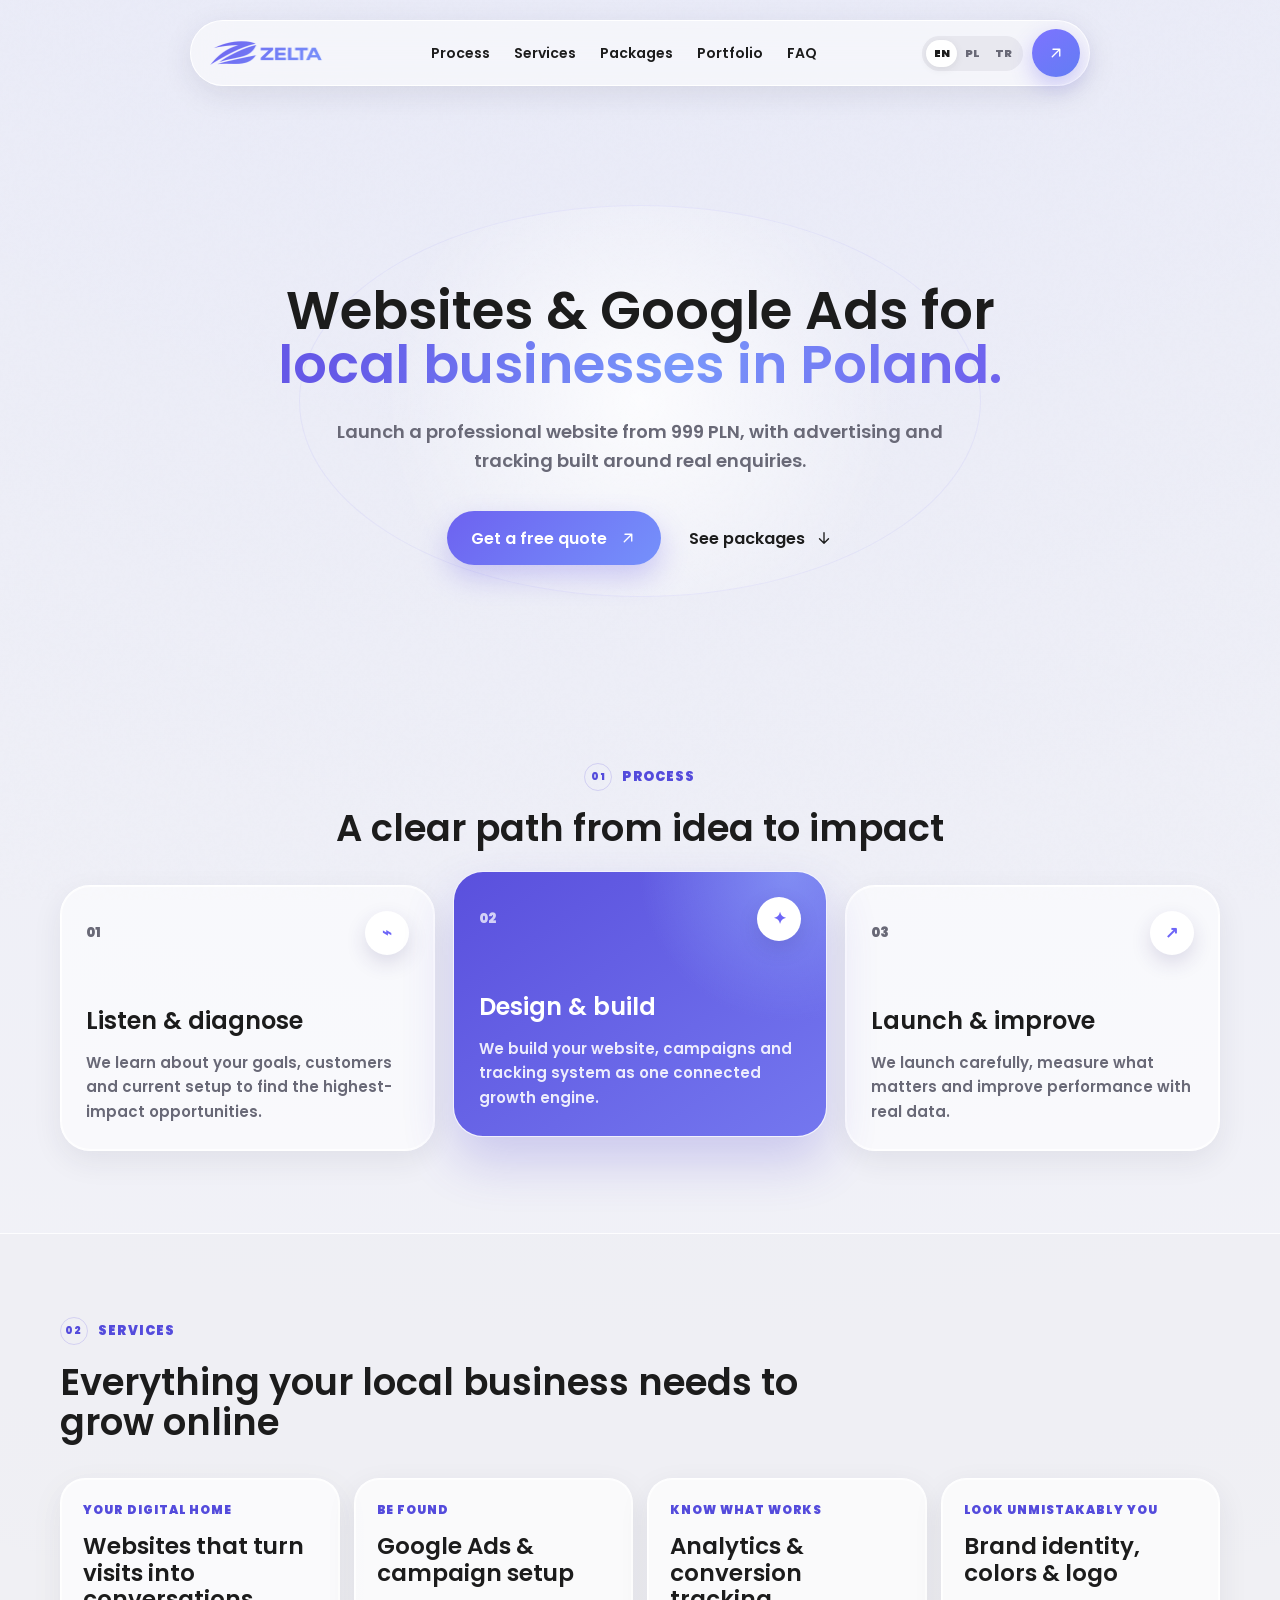
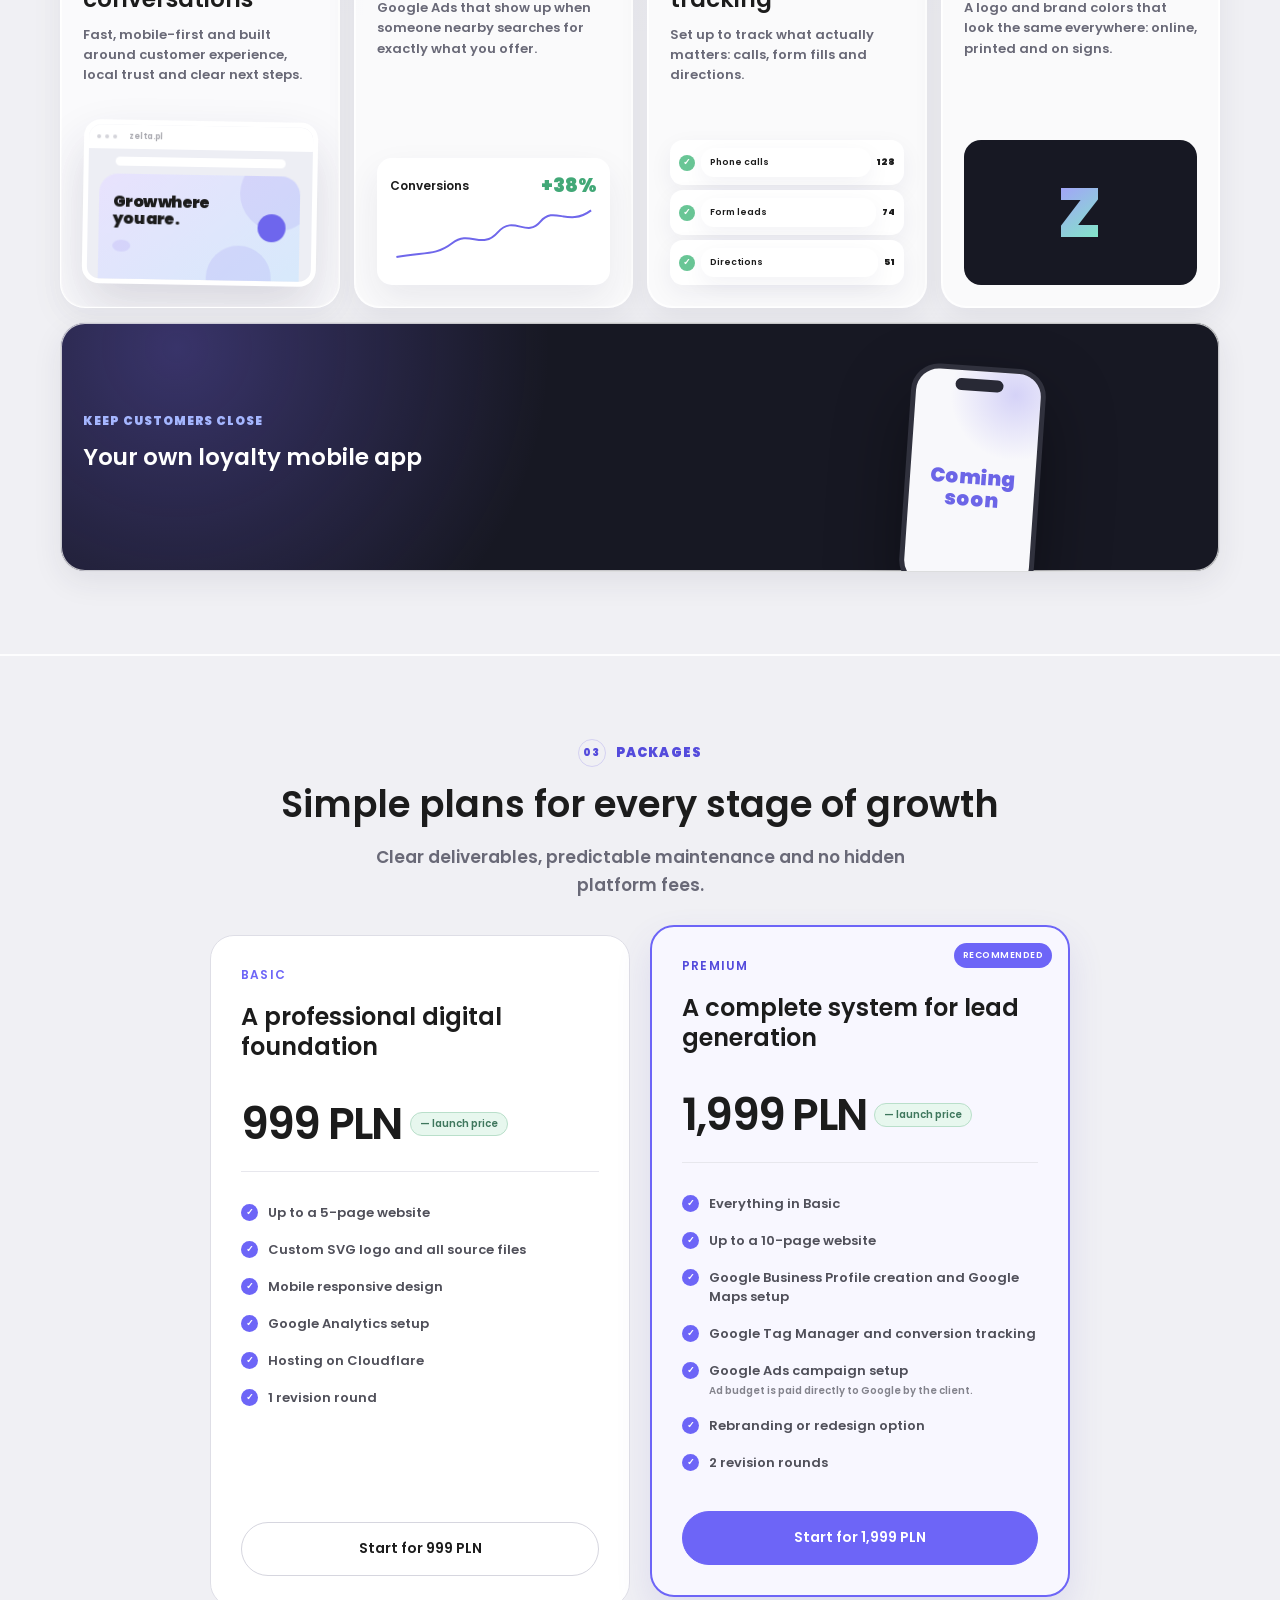
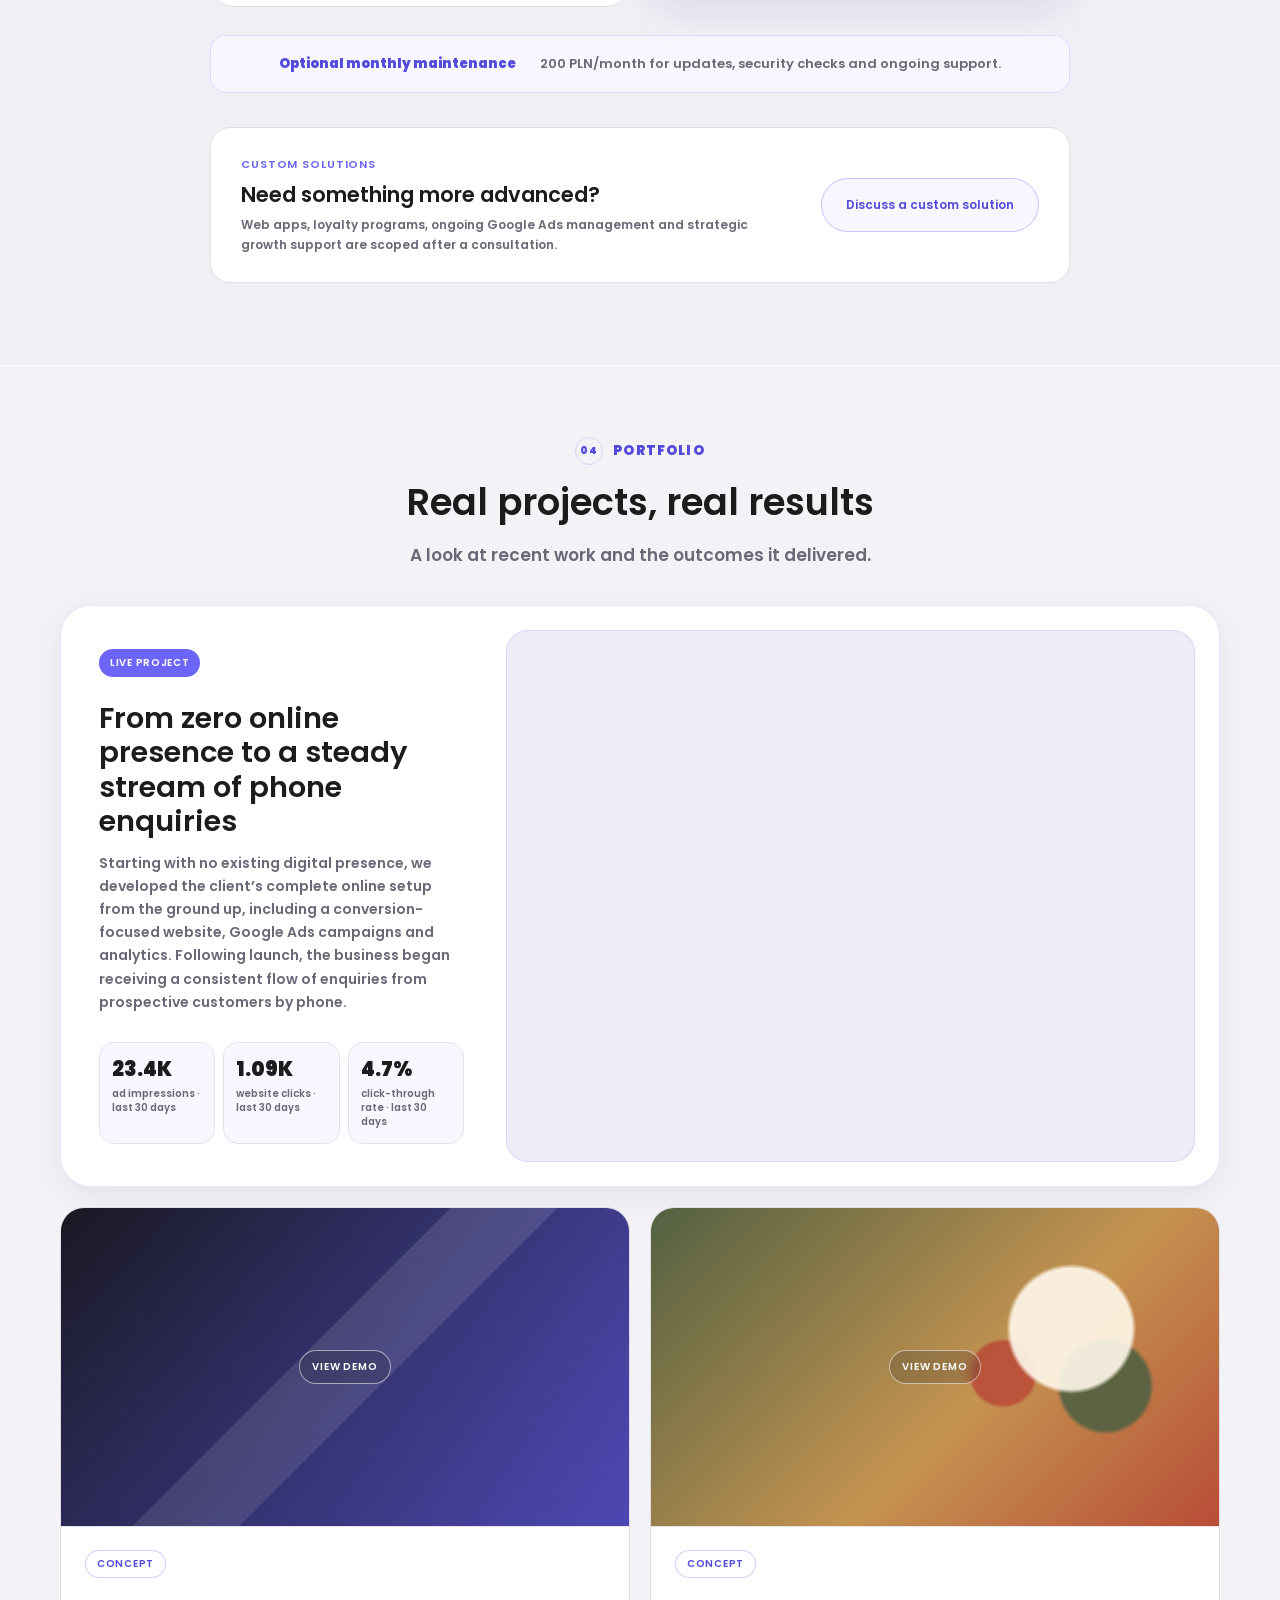
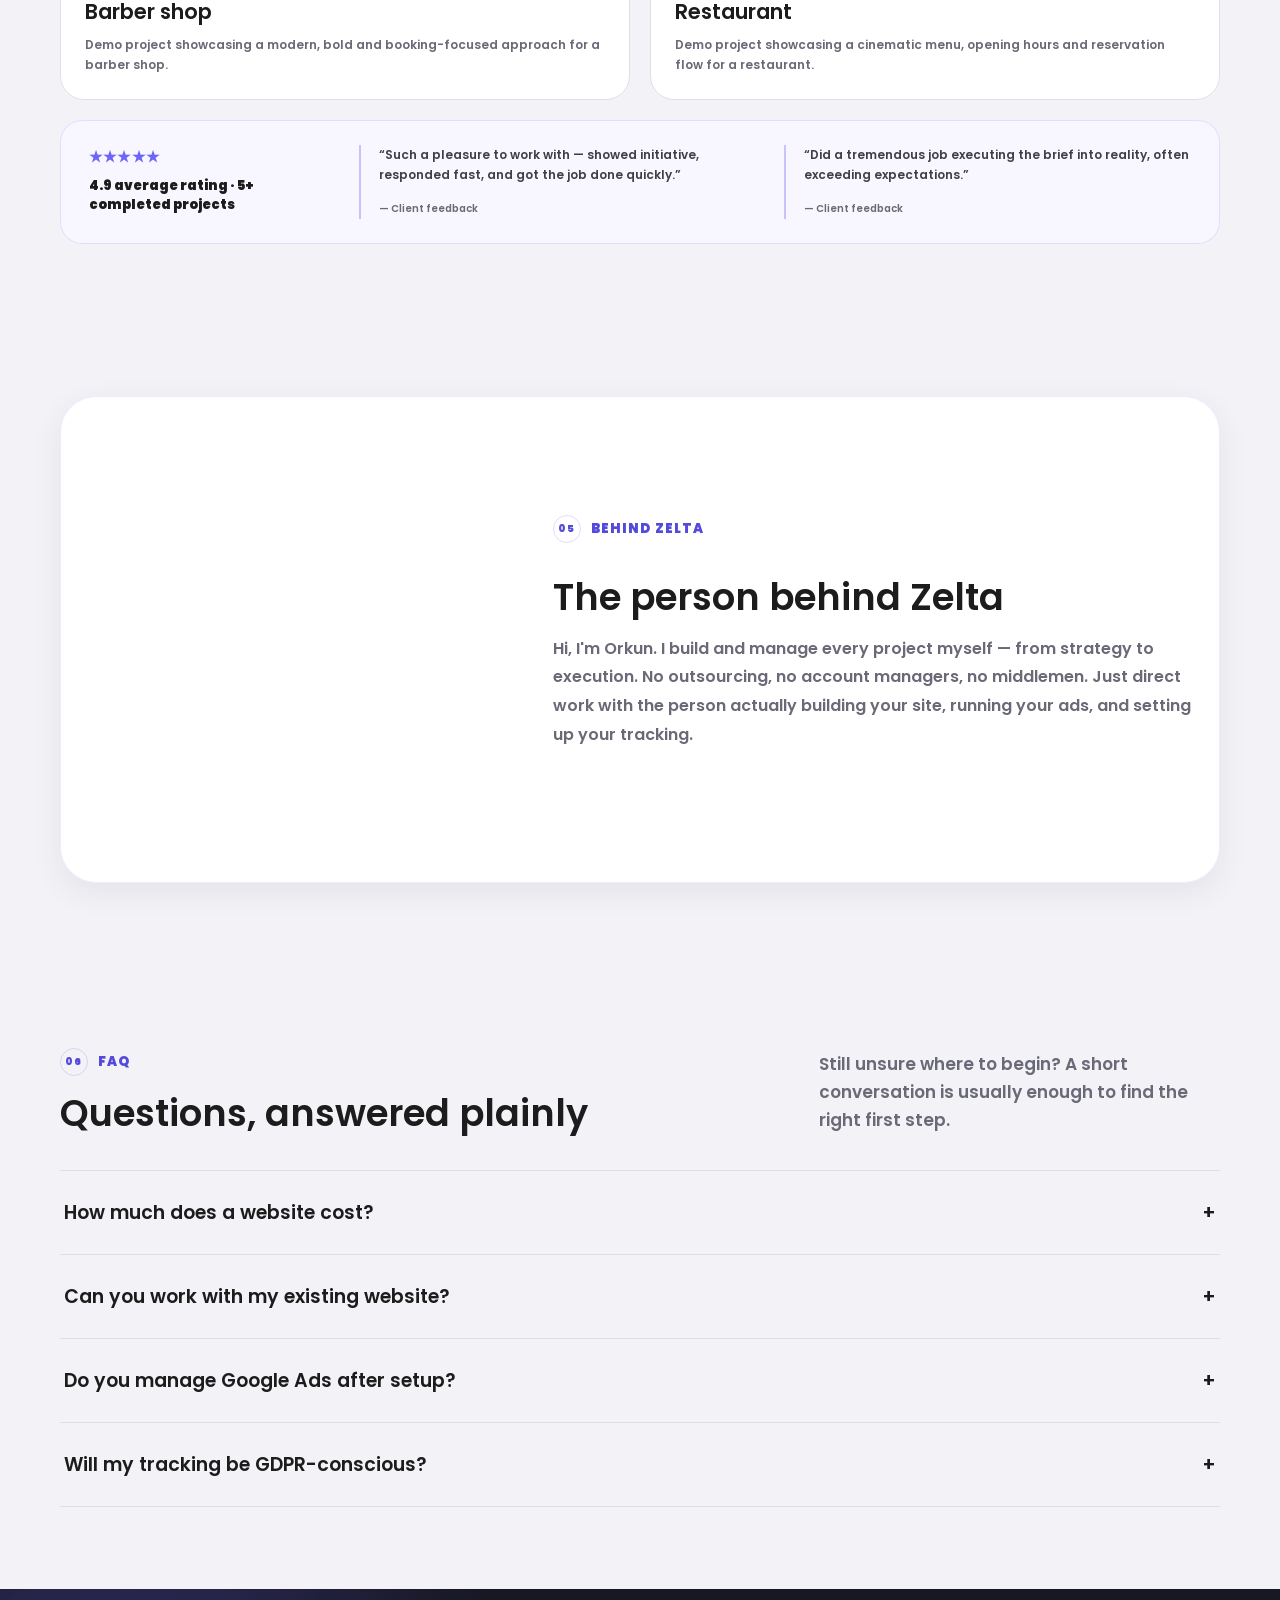
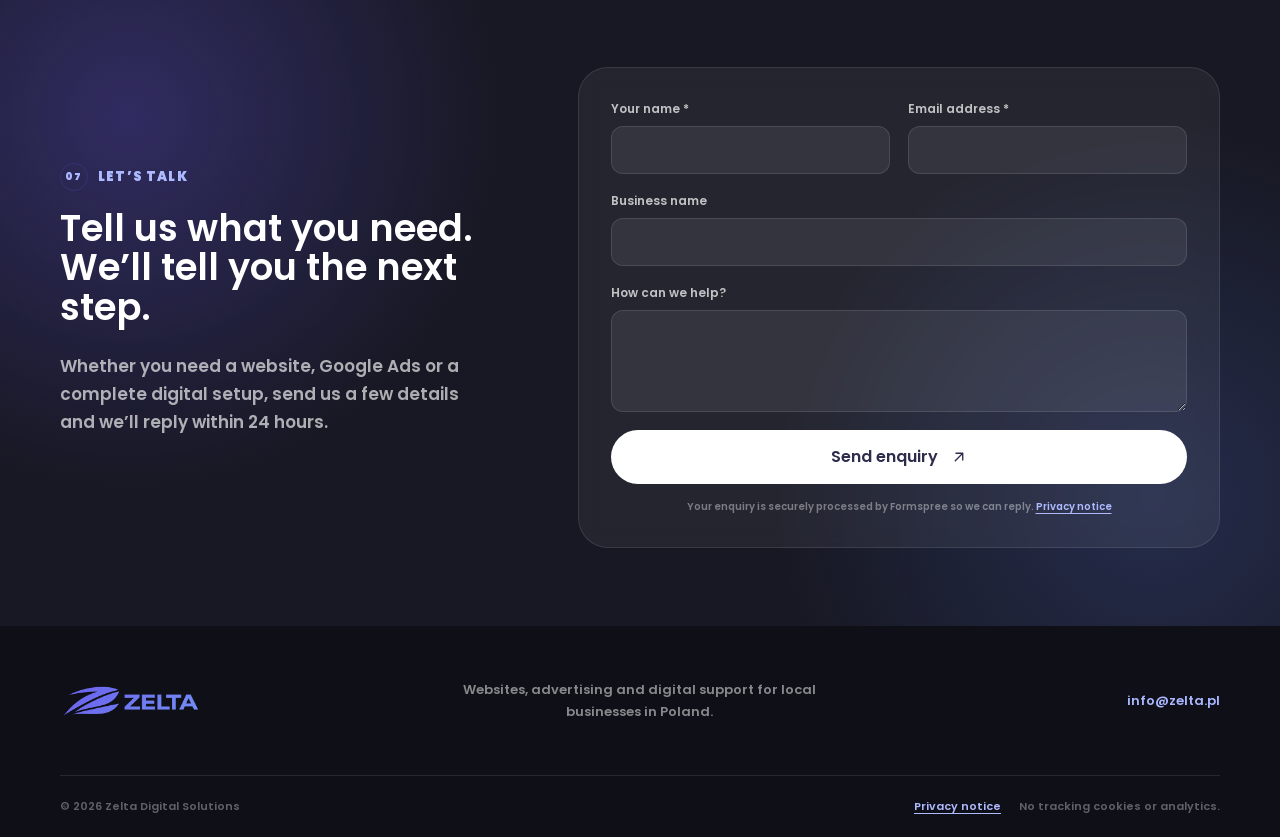
==== commit 5a610a4e: "Translate services metric labels" ====
--- a/index.html
+++ b/index.html
@@ -196,7 +196,7 @@
               <h3 data-i18n="service2Title">Google Ads & campaign setup</h3>
               <p data-i18n="service2Copy">Google Ads that show up when someone nearby searches for exactly what you offer.</p>
               <div class="metric-visual" aria-hidden="true">
-                <div><span>Conversions</span><strong>+38%</strong></div>
+                <div><span data-i18n="serviceMetricConversions">Conversions</span><strong>+38%</strong></div>
                 <svg viewBox="0 0 300 90" role="img">
                   <path d="M4 78 C45 70, 62 77, 88 57 S132 68, 156 41 S199 50, 220 25 S261 34, 296 8" />
                   <path class="fill" d="M4 78 C45 70, 62 77, 88 57 S132 68, 156 41 S199 50, 220 25 S261 34, 296 8 L296 90 L4 90Z" />
@@ -209,9 +209,9 @@
               <h3 data-i18n="service3Title">Analytics & conversion tracking</h3>
               <p data-i18n="service3Copy">Set up to track what actually matters: calls, form fills and directions.</p>
               <div class="tracking-list" aria-hidden="true">
-                <span><i>✓</i> Phone calls <b>128</b></span>
-                <span><i>✓</i> Form leads <b>74</b></span>
-                <span><i>✓</i> Directions <b>51</b></span>
+                <span><i>✓</i> <span data-i18n="serviceTrackingCalls">Phone calls</span> <b>128</b></span>
+                <span><i>✓</i> <span data-i18n="serviceTrackingForms">Form leads</span> <b>74</b></span>
+                <span><i>✓</i> <span data-i18n="serviceTrackingDirections">Directions</span> <b>51</b></span>
               </div>
             </article>
 
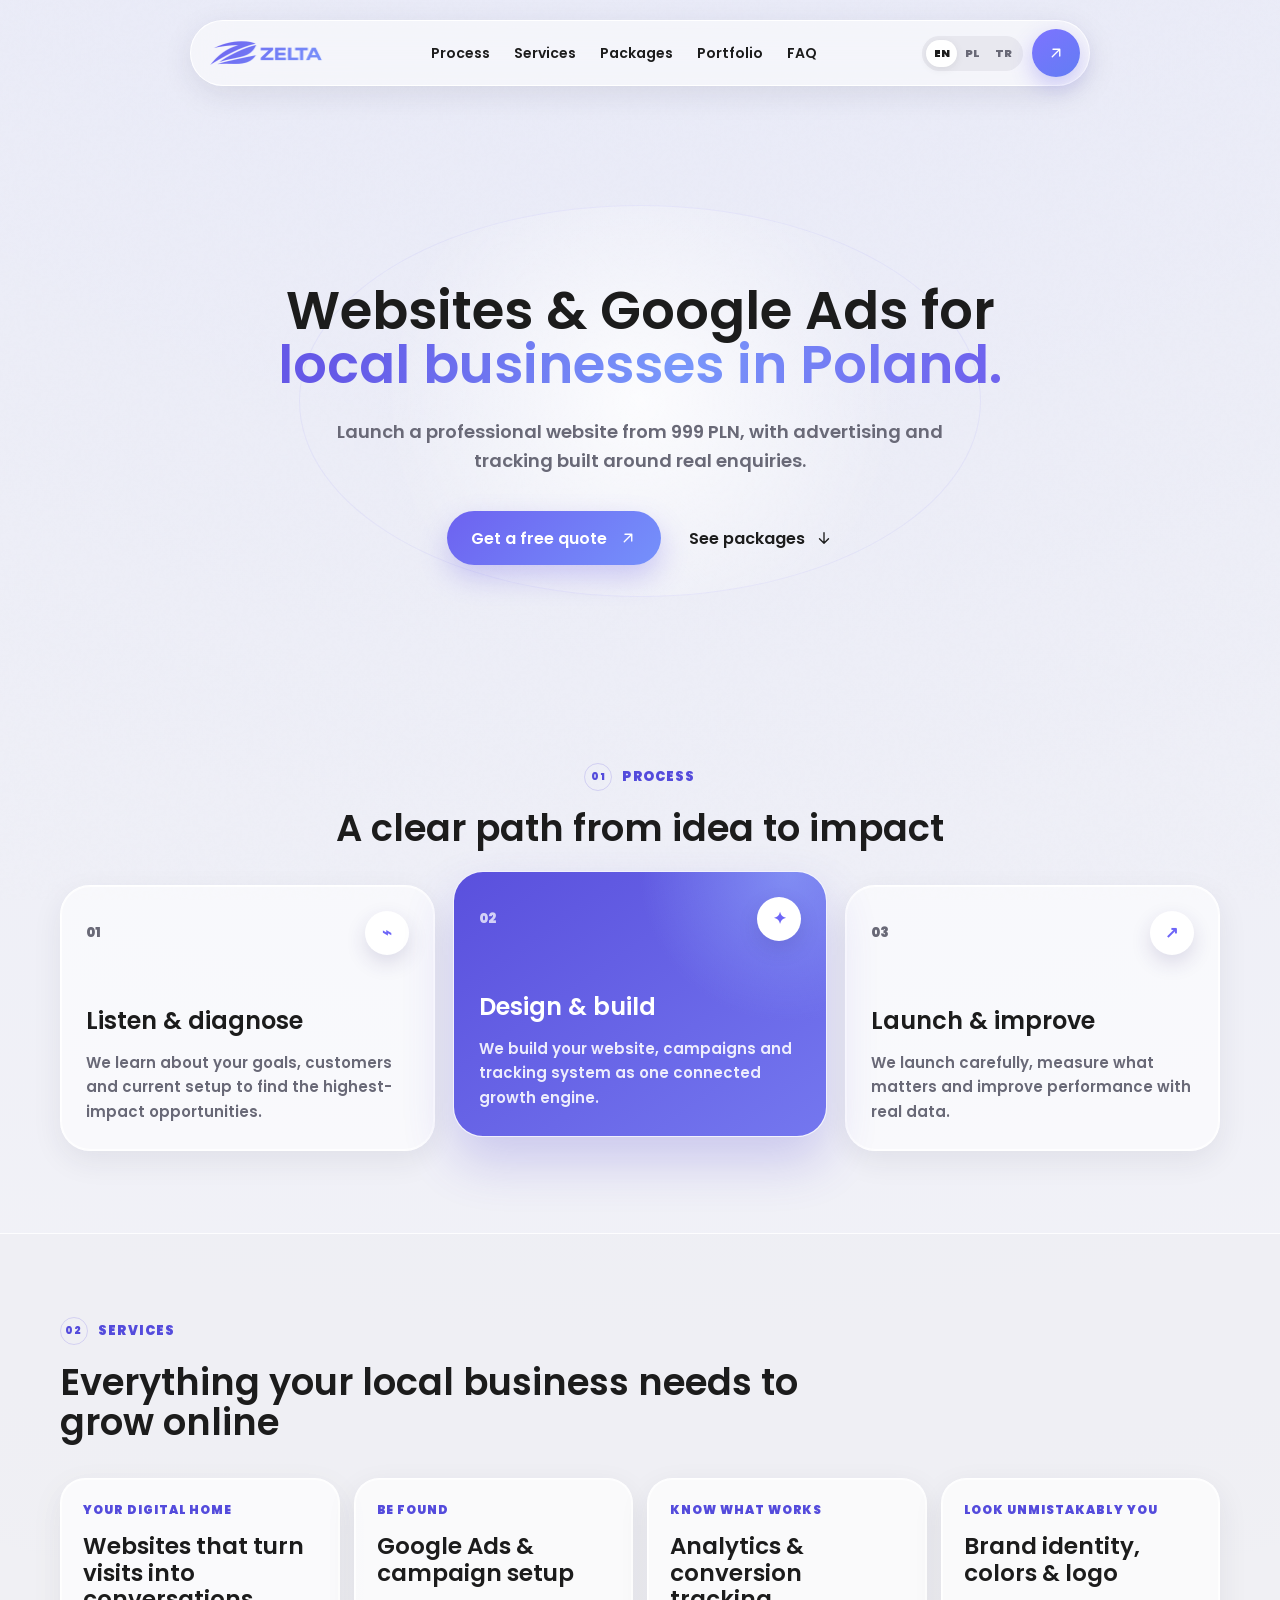
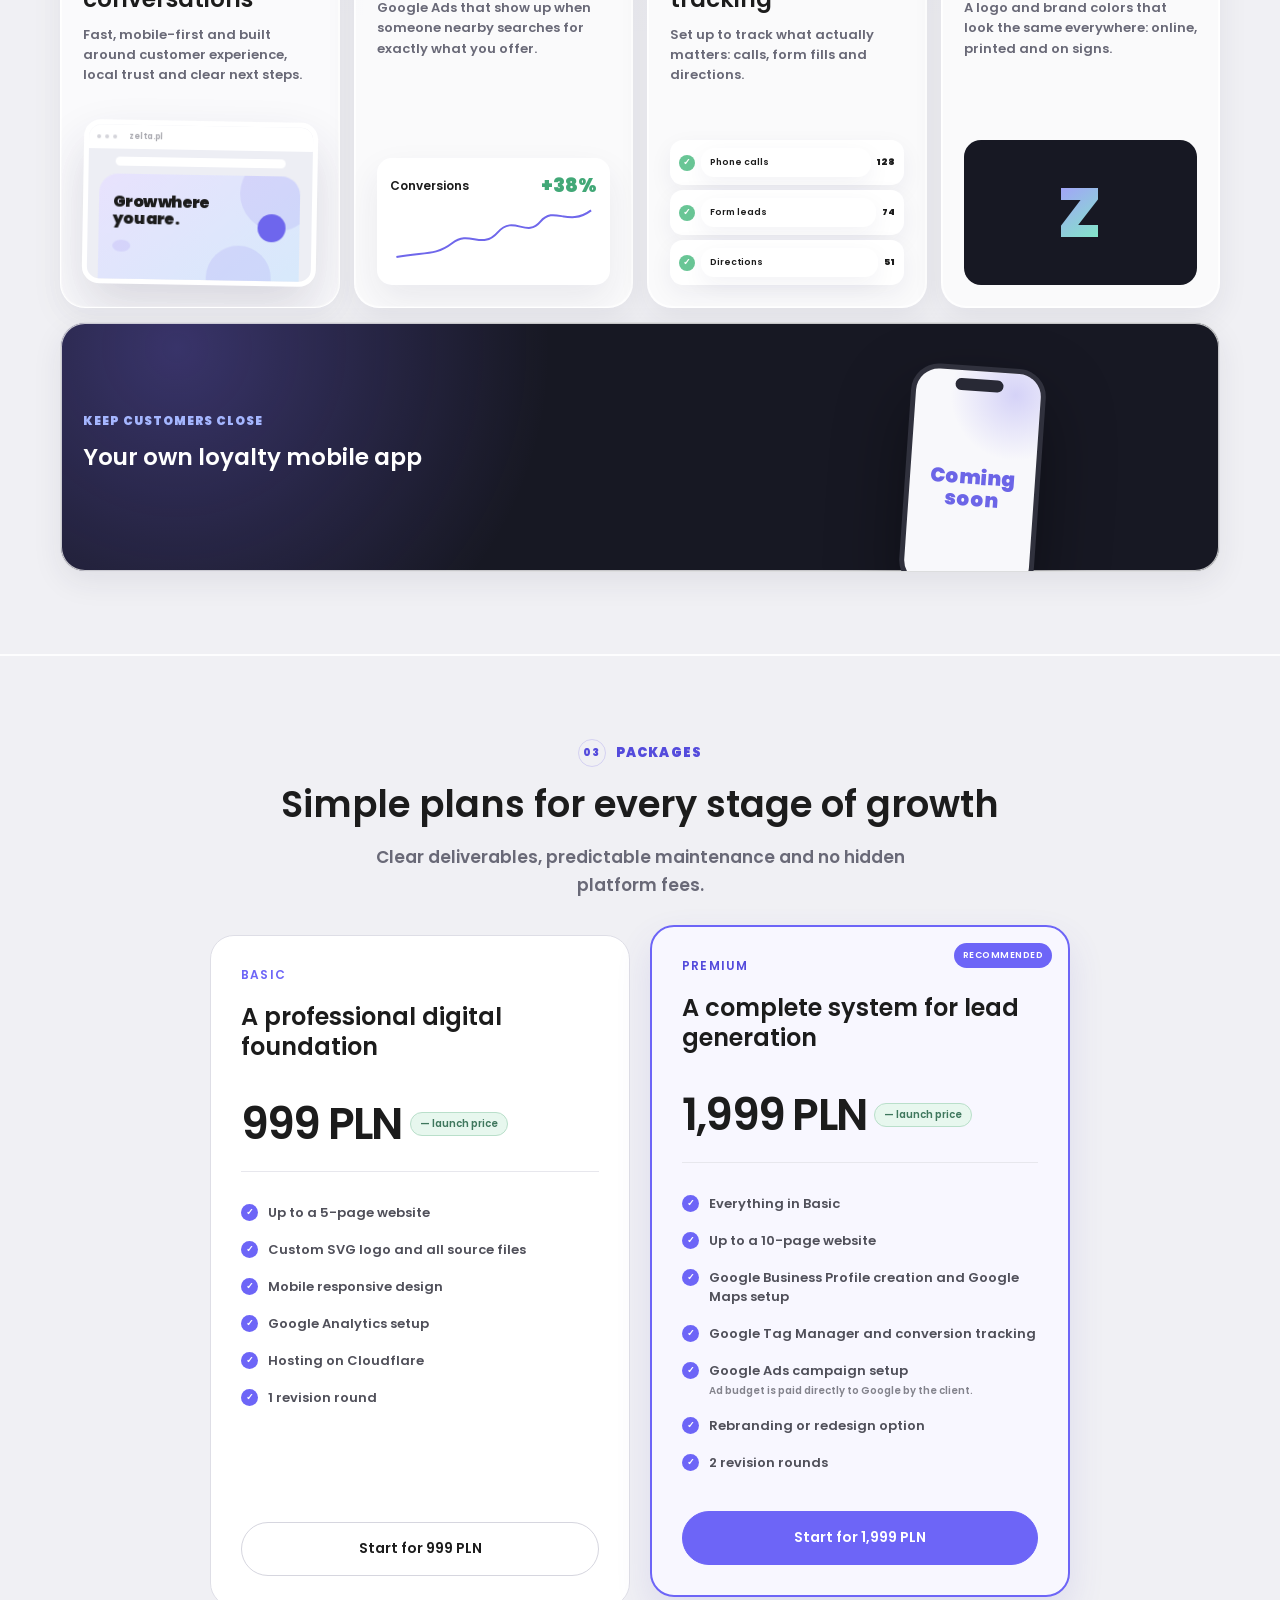
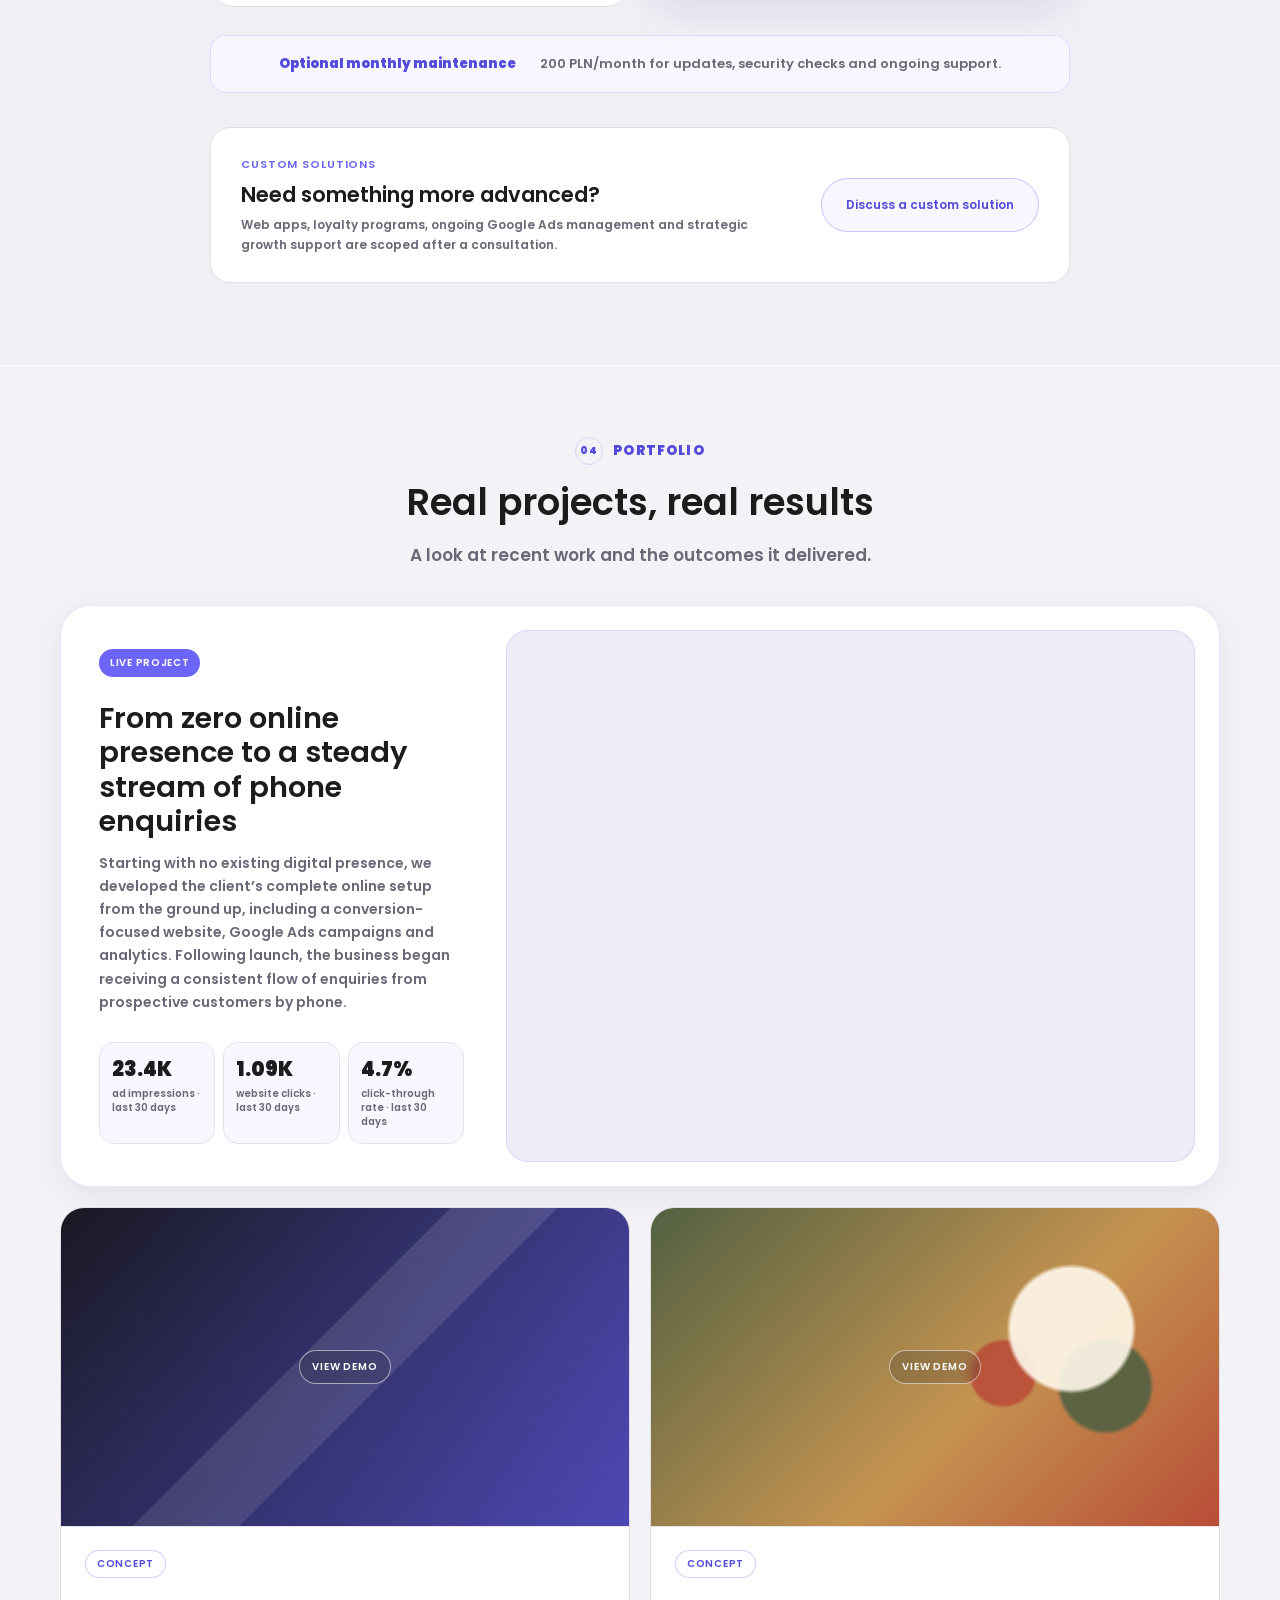
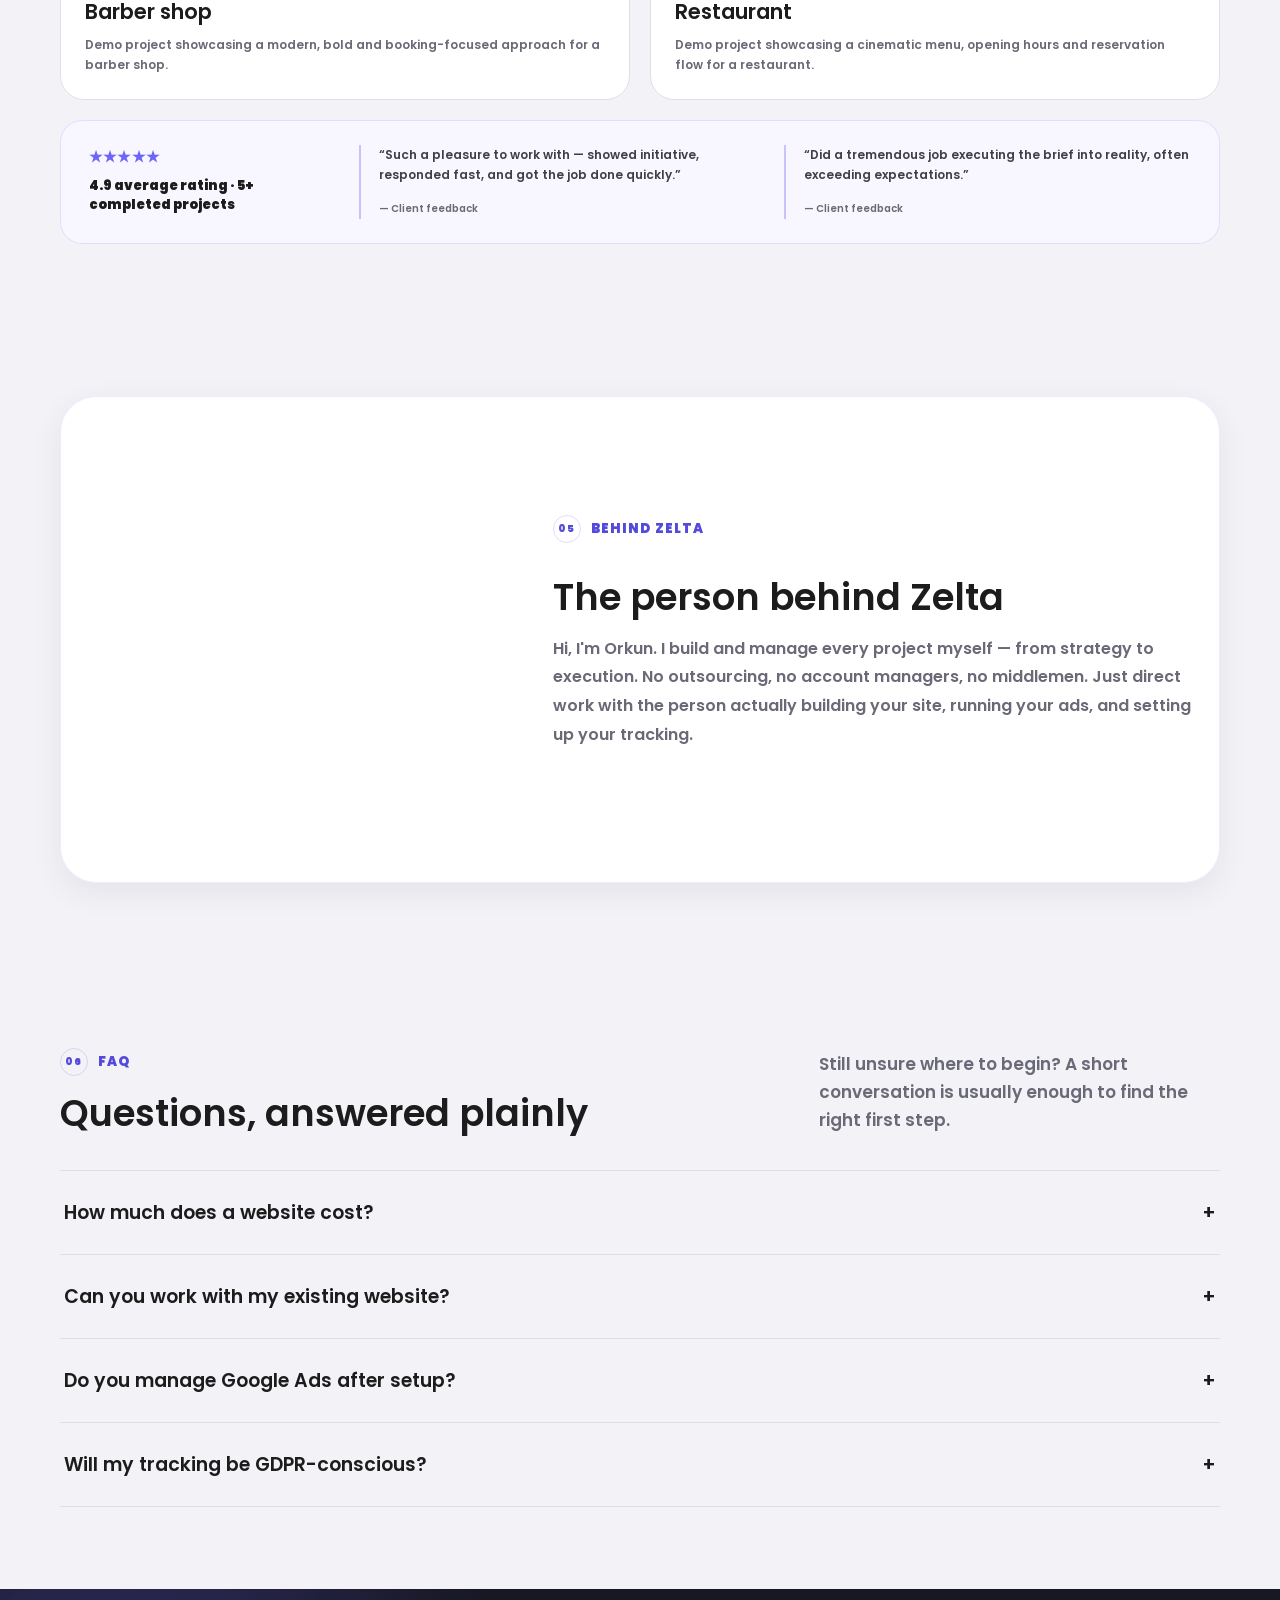
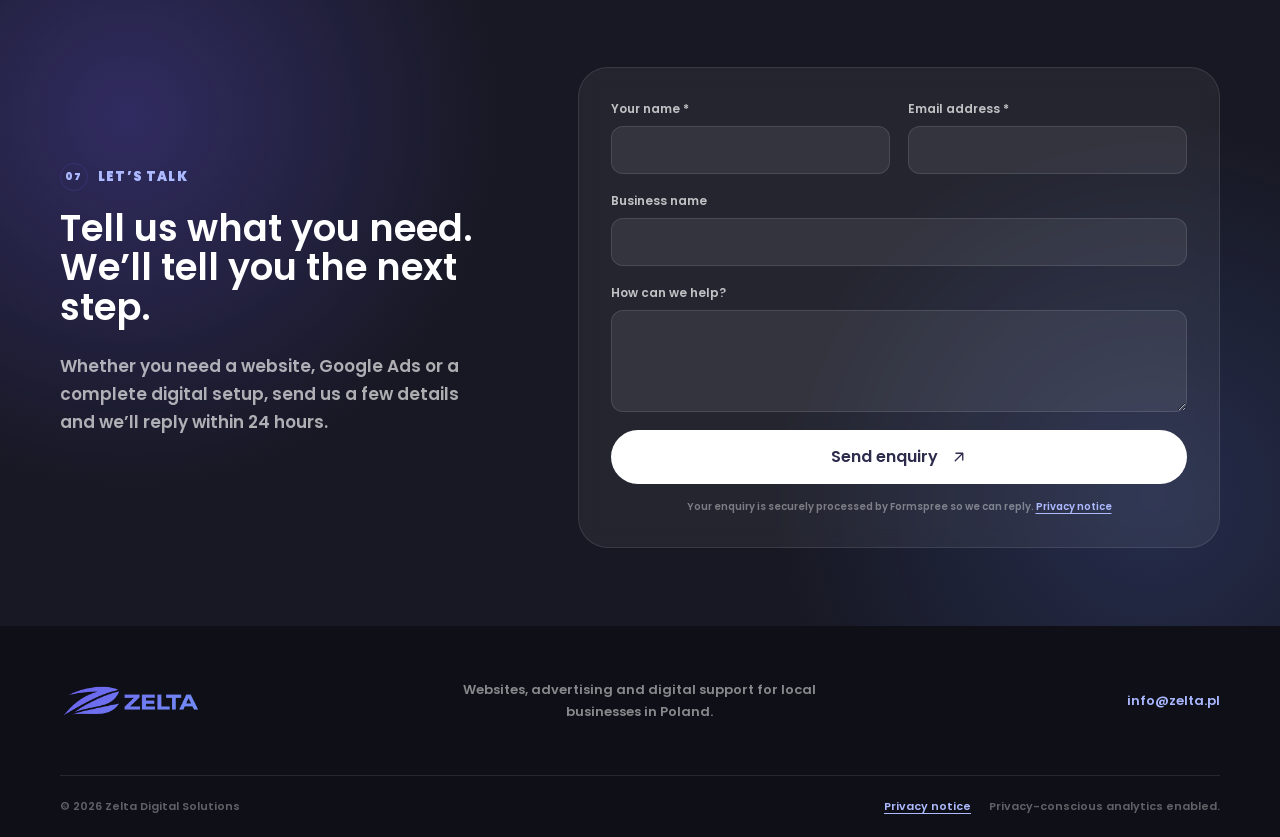
==== commit fd5b3352: "Add Google Analytics tag" ====
--- a/index.html
+++ b/index.html
@@ -1,6 +1,15 @@
 <!doctype html>
 <html lang="en">
   <head>
+    <!-- Google tag (gtag.js) -->
+    <script async src="https://www.googletagmanager.com/gtag/js?id=G-G9VVFCDH5G"></script>
+    <script>
+      window.dataLayer = window.dataLayer || [];
+      function gtag(){dataLayer.push(arguments);}
+      gtag('js', new Date());
+
+      gtag('config', 'G-G9VVFCDH5G');
+    </script>
     <meta charset="UTF-8" />
     <meta name="viewport" content="width=device-width, initial-scale=1.0" />
     <meta
@@ -12,7 +21,7 @@
     <meta name="referrer" content="strict-origin-when-cross-origin" />
     <meta
       http-equiv="Content-Security-Policy"
-      content="default-src 'self'; base-uri 'none'; connect-src https://formspree.io; font-src 'self'; form-action https://formspree.io; frame-src 'none'; img-src 'self' data:; manifest-src 'self'; media-src 'none'; object-src 'none'; script-src 'self' 'sha256-Z3rjfnBWil9RQrSlPzBbYPChsc+s4aJFn9aiKOKKreI='; style-src 'self'; upgrade-insecure-requests"
+      content="default-src 'self'; base-uri 'none'; connect-src https://formspree.io https://www.google-analytics.com https://region1.google-analytics.com https://analytics.google.com; font-src 'self'; form-action https://formspree.io; frame-src 'none'; img-src 'self' data: https://www.google-analytics.com https://www.googletagmanager.com; manifest-src 'self'; media-src 'none'; object-src 'none'; script-src 'self' https://www.googletagmanager.com 'sha256-Z3rjfnBWil9RQrSlPzBbYPChsc+s4aJFn9aiKOKKreI=' 'sha256-I0QlH5F9swbX3niIGV1w/s3zGbi2/pvu+NmljfaRf8Q='; style-src 'self'; upgrade-insecure-requests"
     />
     <meta name="theme-color" content="#f3f3f7" />
     <meta name="application-name" content="Zelta" />
@@ -539,7 +548,7 @@
         <span>© <span id="year"></span> Zelta Digital Solutions</span>
         <div class="footer-legal">
           <a href="privacy.html" data-i18n="privacyLink">Privacy notice</a>
-          <span data-i18n="footerPrivacy">No tracking cookies or analytics.</span>
+          <span data-i18n="footerPrivacy">Privacy-conscious analytics enabled.</span>
         </div>
       </div>
     </footer>
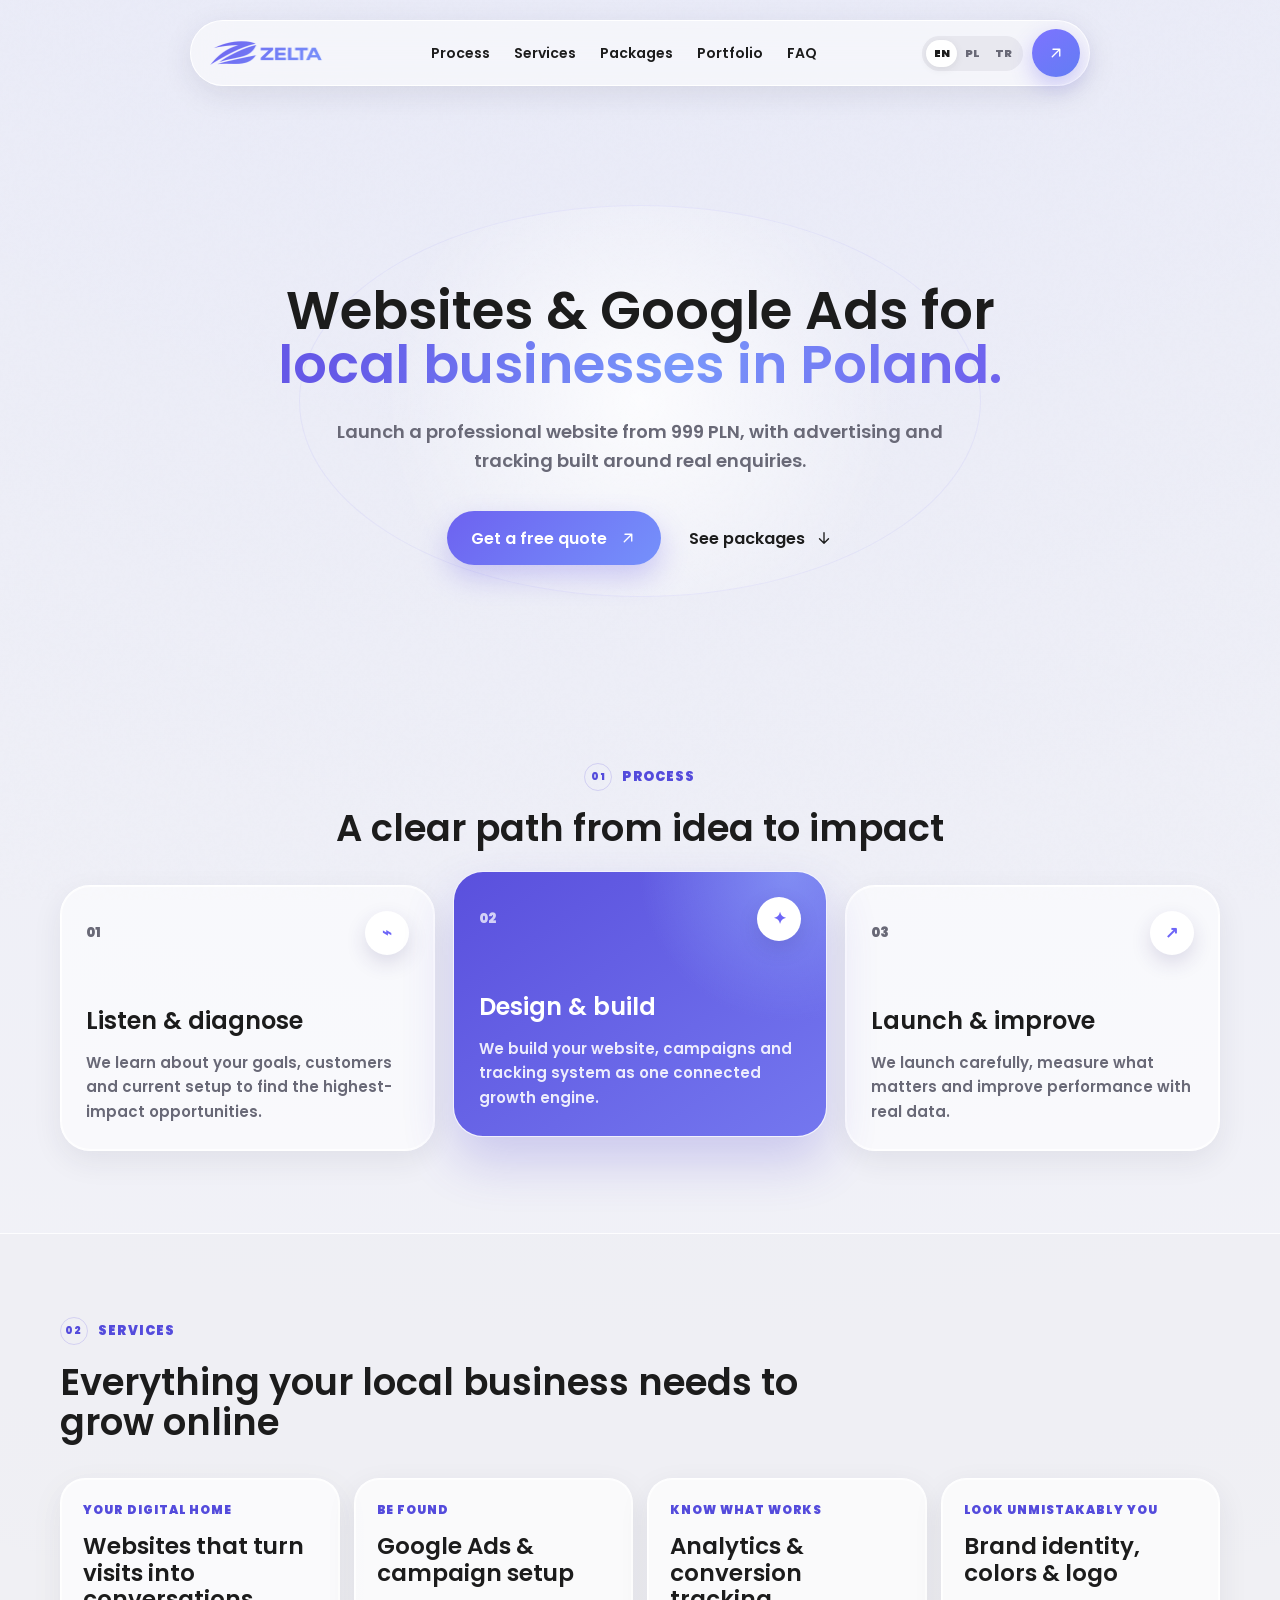
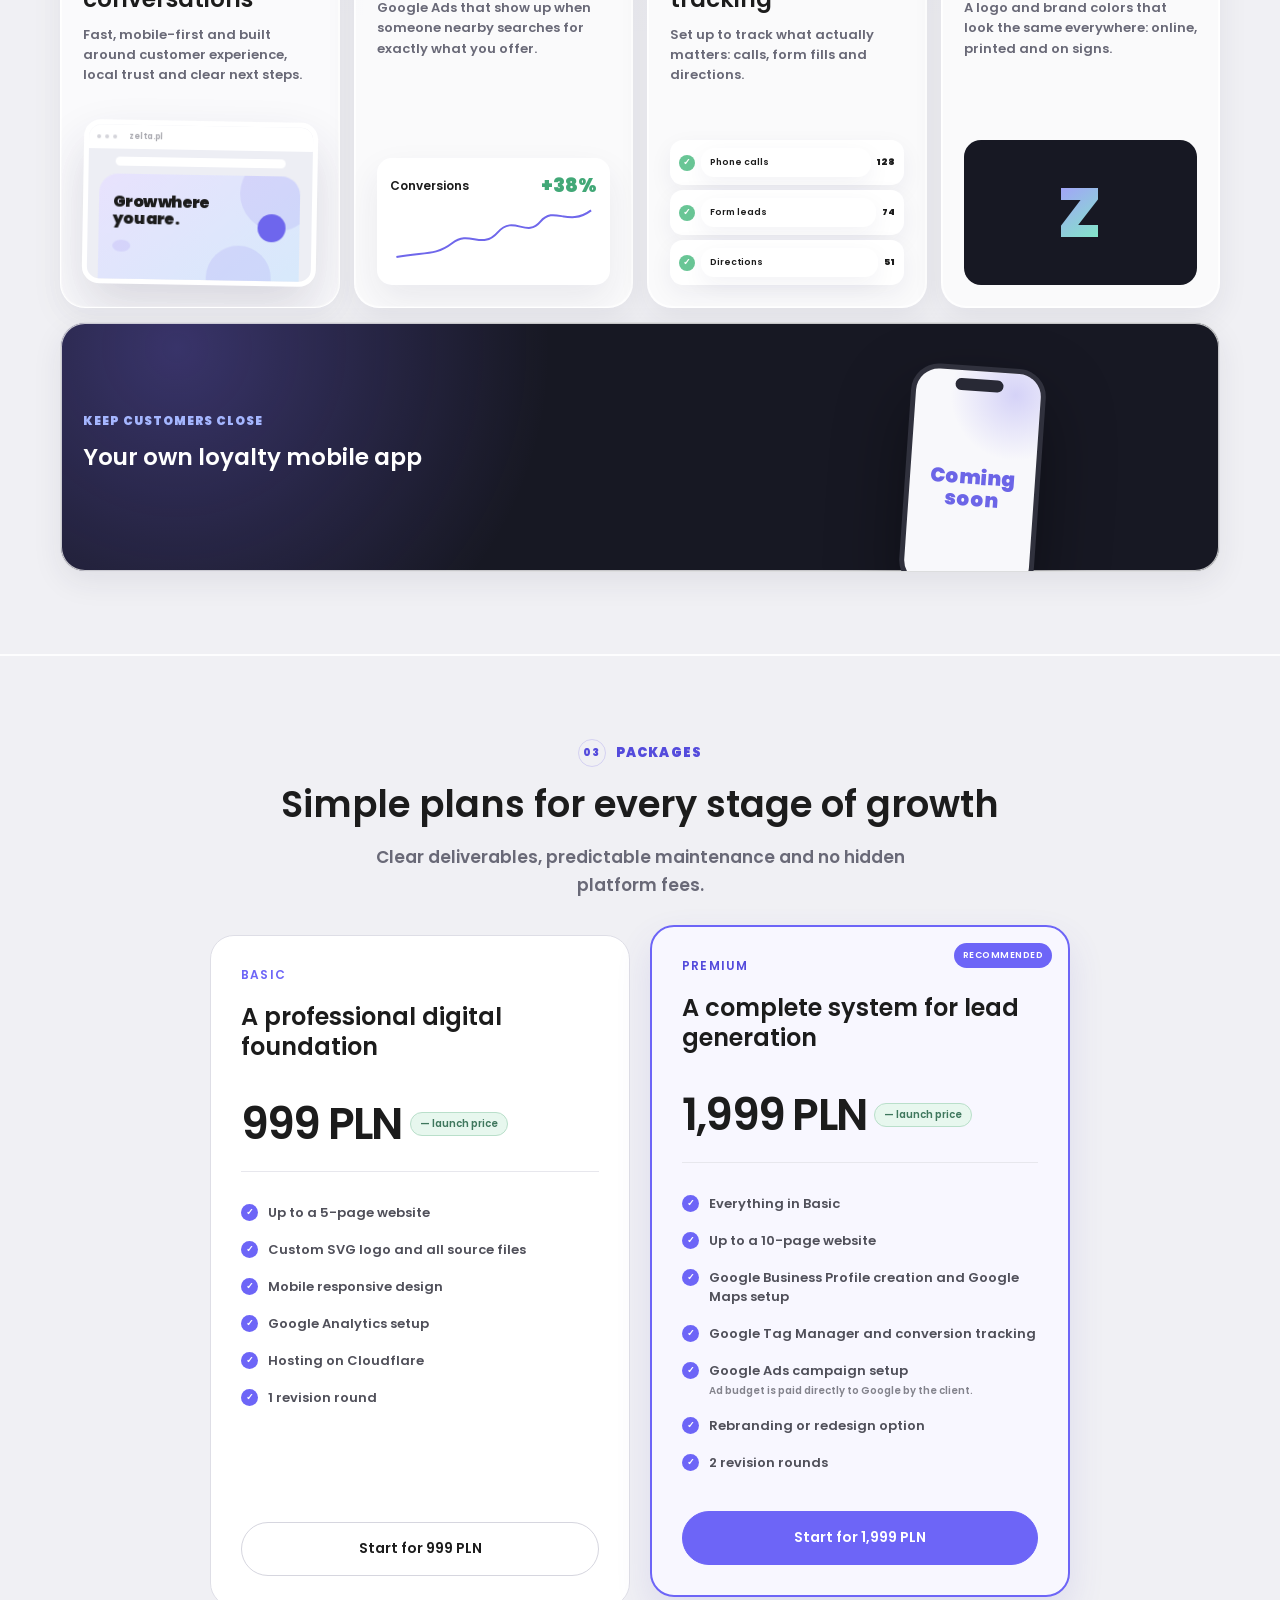
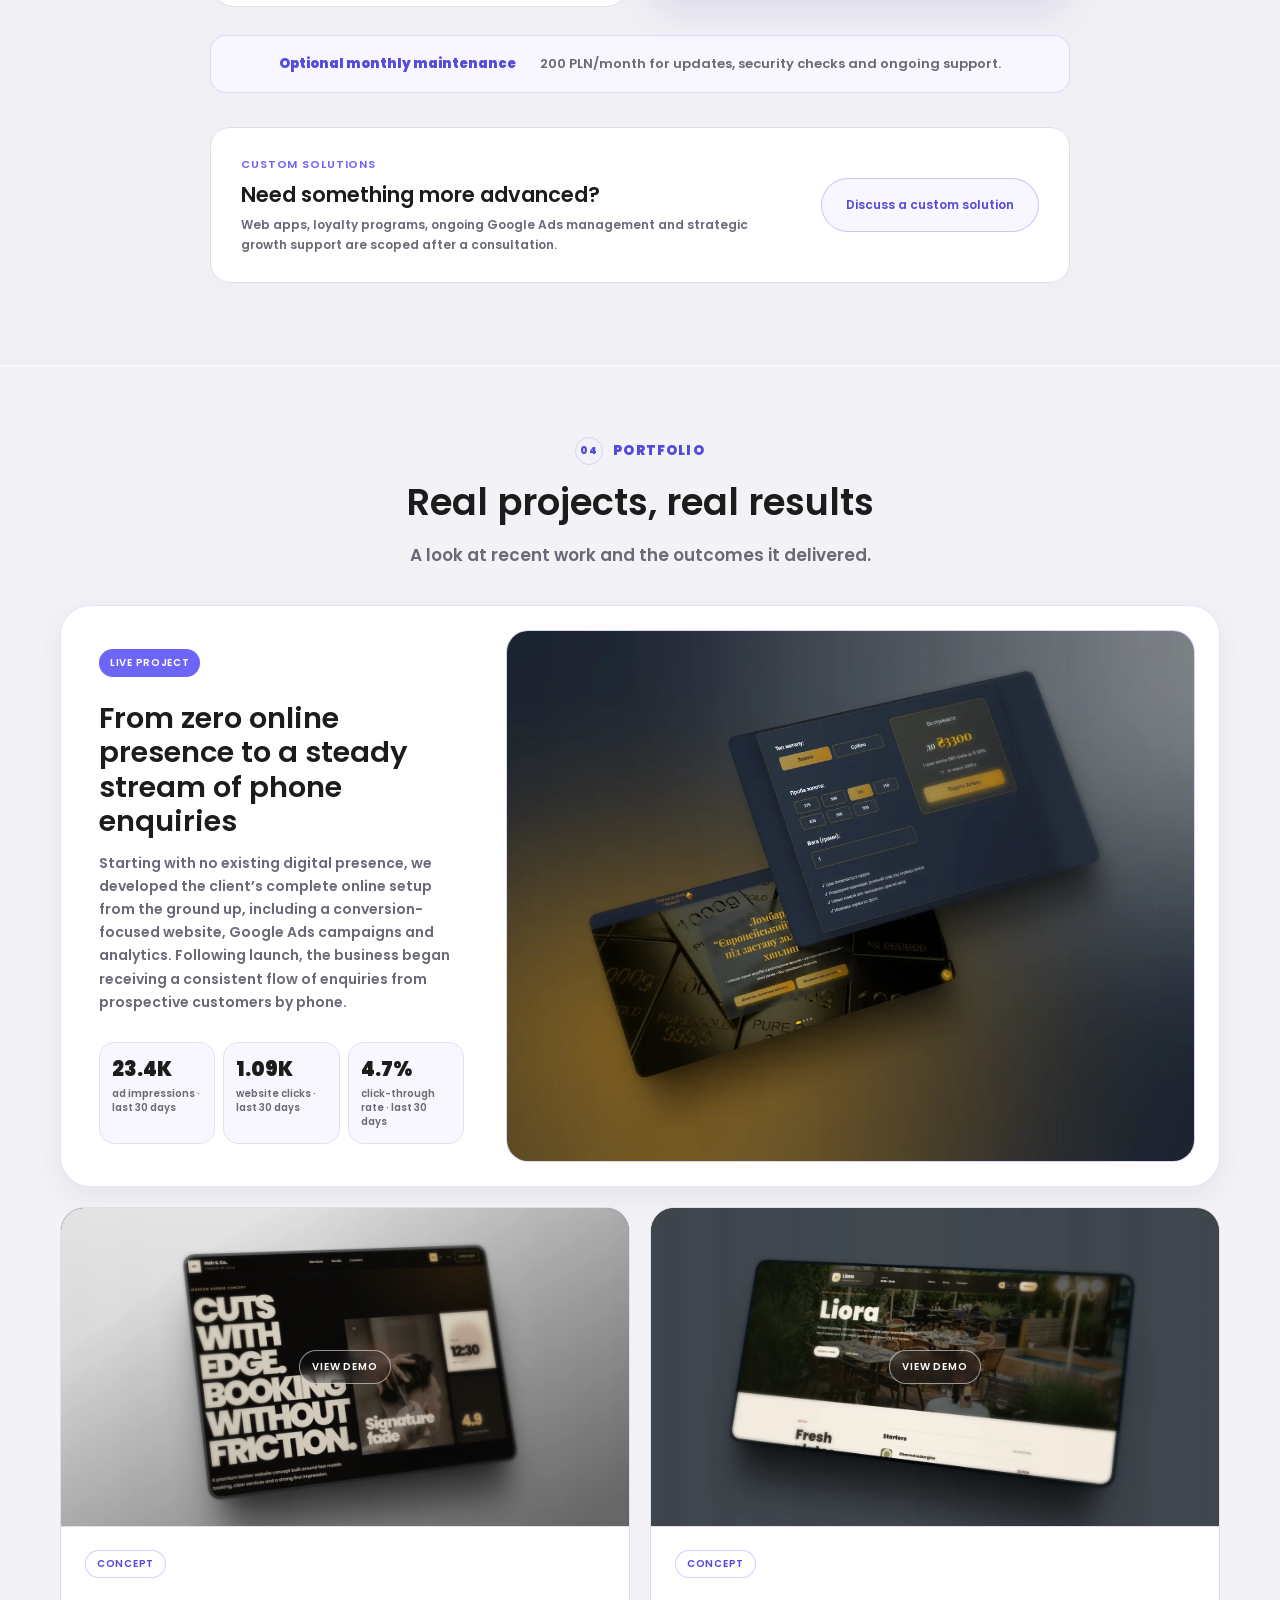
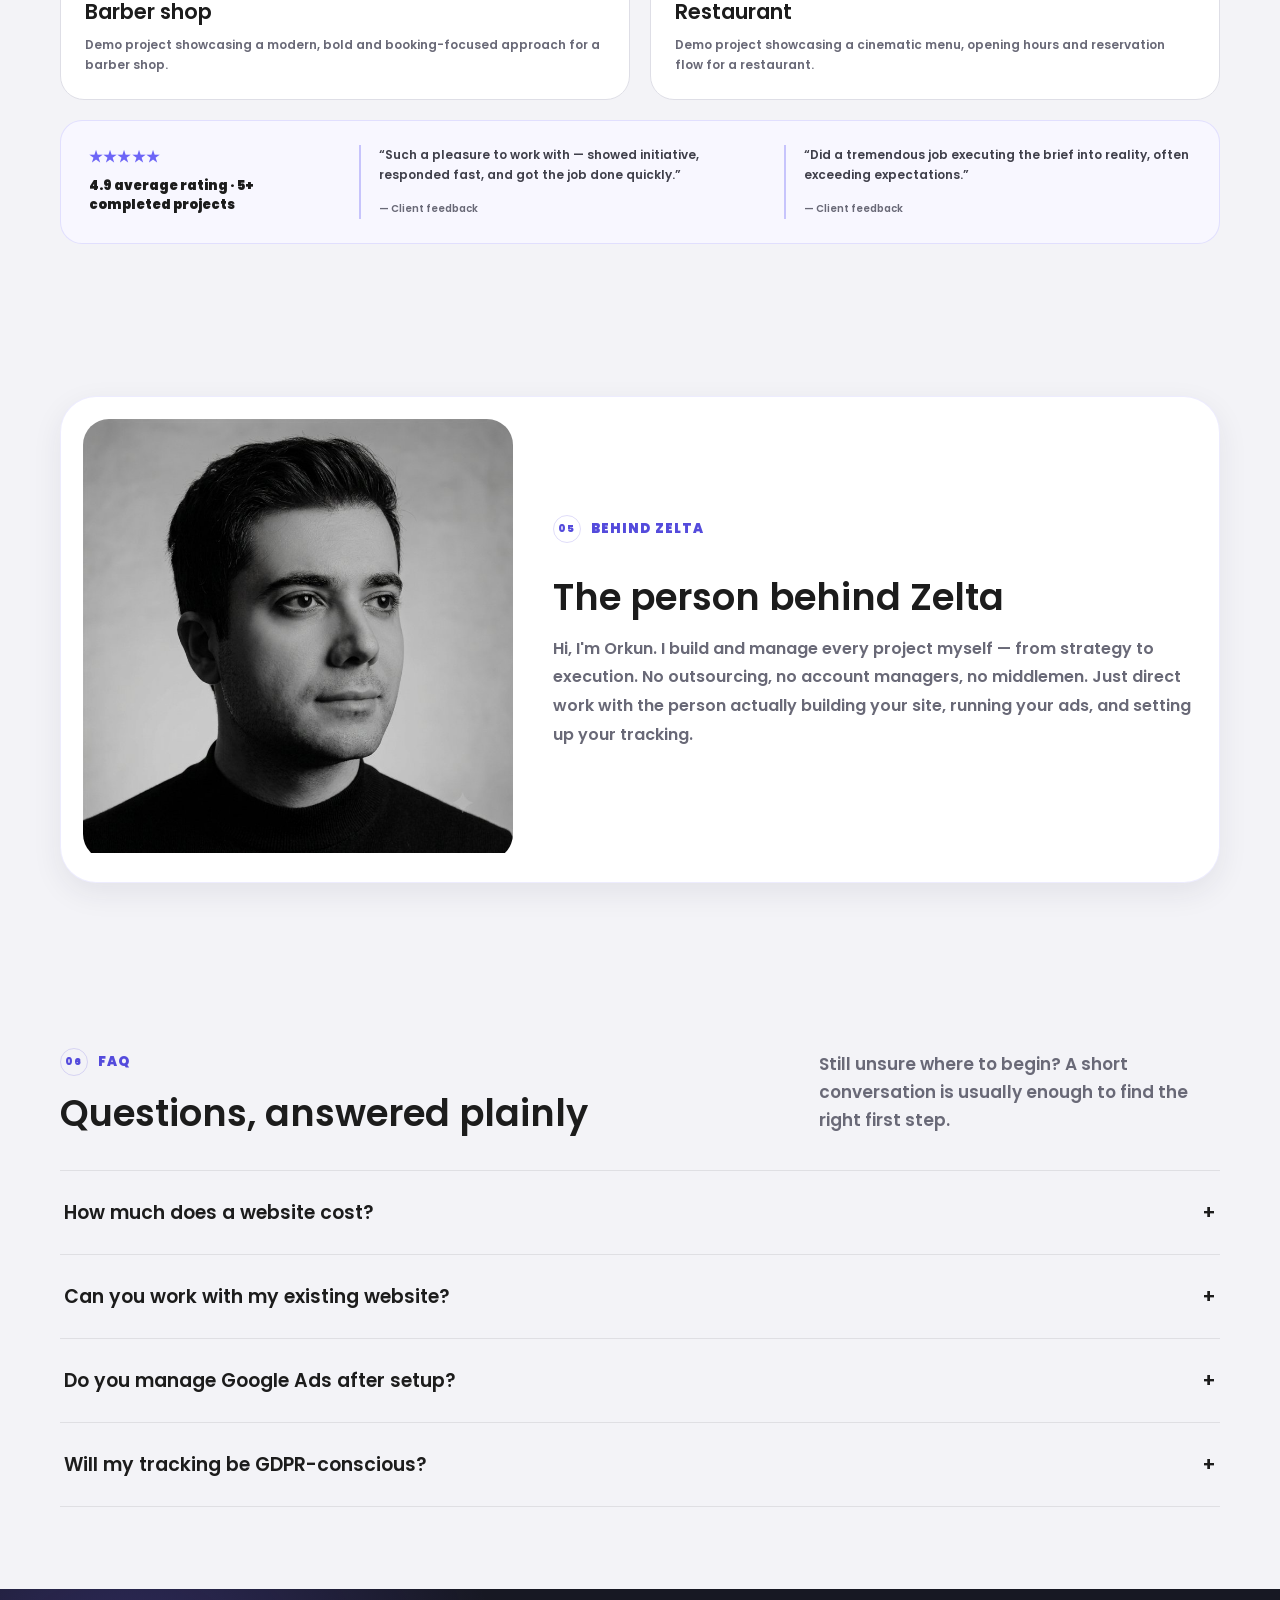
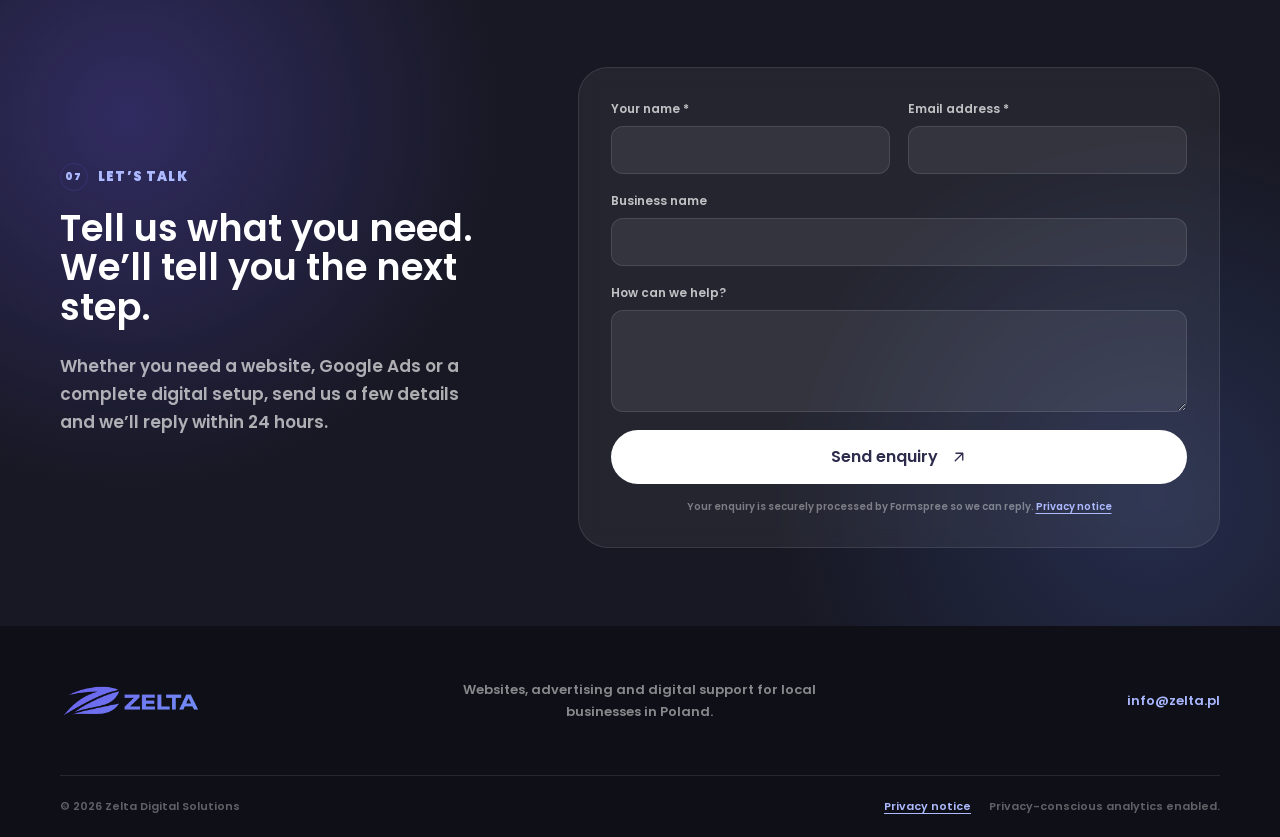
==== commit 8b8864a8: "Allow Tag Assistant inline styles" ====
--- a/index.html
+++ b/index.html
@@ -1,15 +1,15 @@
 <!doctype html>
 <html lang="en">
   <head>
-    <!-- Google tag (gtag.js) -->
-    <script async src="https://www.googletagmanager.com/gtag/js?id=G-G9VVFCDH5G"></script>
+    <!-- Google Tag Manager -->
     <script>
-      window.dataLayer = window.dataLayer || [];
-      function gtag(){dataLayer.push(arguments);}
-      gtag('js', new Date());
-
-      gtag('config', 'G-G9VVFCDH5G');
+      (function(w,d,s,l,i){w[l]=w[l]||[];w[l].push({'gtm.start':
+      new Date().getTime(),event:'gtm.js'});var f=d.getElementsByTagName(s)[0],
+      j=d.createElement(s),dl=l!='dataLayer'?'&l='+l:'';j.async=true;j.src=
+      'https://www.googletagmanager.com/gtm.js?id='+i+dl;f.parentNode.insertBefore(j,f);
+      })(window,document,'script','dataLayer','GTM-TG7ZQ787');
     </script>
+    <!-- End Google Tag Manager -->
     <meta charset="UTF-8" />
     <meta name="viewport" content="width=device-width, initial-scale=1.0" />
     <meta
@@ -21,7 +21,7 @@
     <meta name="referrer" content="strict-origin-when-cross-origin" />
     <meta
       http-equiv="Content-Security-Policy"
-      content="default-src 'self'; base-uri 'none'; connect-src https://formspree.io https://www.google-analytics.com https://region1.google-analytics.com https://analytics.google.com; font-src 'self'; form-action https://formspree.io; frame-src 'none'; img-src 'self' data: https://www.google-analytics.com https://www.googletagmanager.com; manifest-src 'self'; media-src 'none'; object-src 'none'; script-src 'self' https://www.googletagmanager.com 'sha256-Z3rjfnBWil9RQrSlPzBbYPChsc+s4aJFn9aiKOKKreI=' 'sha256-I0QlH5F9swbX3niIGV1w/s3zGbi2/pvu+NmljfaRf8Q='; style-src 'self'; upgrade-insecure-requests"
+      content="default-src 'self'; base-uri 'none'; connect-src https://formspree.io https://www.google-analytics.com https://region1.google-analytics.com https://analytics.google.com https://www.googletagmanager.com https://tagmanager.google.com https://tagassistant.google.com; font-src 'self'; form-action https://formspree.io; frame-src https://www.googletagmanager.com https://tagmanager.google.com https://tagassistant.google.com; img-src 'self' data: https://www.google-analytics.com https://www.googletagmanager.com https://tagmanager.google.com https://tagassistant.google.com; manifest-src 'self'; media-src 'none'; object-src 'none'; script-src 'self' https://www.googletagmanager.com https://tagmanager.google.com https://tagassistant.google.com 'sha256-Z3rjfnBWil9RQrSlPzBbYPChsc+s4aJFn9aiKOKKreI=' 'sha256-e0figgu2rEnt+9bxmlTLboBURaJGK2XrfyH6bnZHnjw='; style-src 'self' 'unsafe-inline' https://tagmanager.google.com https://tagassistant.google.com; upgrade-insecure-requests"
     />
     <meta name="theme-color" content="#f3f3f7" />
     <meta name="application-name" content="Zelta" />
@@ -67,6 +67,9 @@
     <script type="application/ld+json">{"@context":"https://schema.org","@graph":[{"@type":"ProfessionalService","@id":"https://zelta.pl/#business","name":"Zelta Digital Solutions","url":"https://zelta.pl/","logo":"https://zelta.pl/assets/zelta-logo-header.png","image":"https://zelta.pl/assets/zelta-social-card.png","email":"info@zelta.pl","description":"Website, Google Ads, analytics, branding and loyalty app services for local businesses in Poland.","areaServed":{"@type":"Country","name":"Poland"},"availableLanguage":["English","Polish","Turkish"],"serviceType":["Website design and development","Google Ads setup and management","Google Analytics setup","Google Tag Manager conversion tracking","Brand identity design","Loyalty mobile app development","Google Business Profile creation and Google Maps setup"],"hasOfferCatalog":{"@type":"OfferCatalog","name":"Digital service packages","itemListElement":[{"@type":"Offer","name":"Basic","price":"999","priceCurrency":"PLN","description":"Limited launch pricing. Up to a five-page website, SVG logo, responsive design, analytics and Cloudflare hosting. Optional maintenance is PLN 200 per month."},{"@type":"Offer","name":"Premium","price":"1999","priceCurrency":"PLN","description":"Limited launch pricing. Up to a ten-page website, conversion tracking, Google Ads campaign setup, and Google Business Profile and Maps setup. Optional maintenance is PLN 200 per month; advertising spend is paid separately to Google."}]}},{"@type":"WebSite","@id":"https://zelta.pl/#website","url":"https://zelta.pl/","name":"Zelta Digital Solutions","publisher":{"@id":"https://zelta.pl/#business"},"inLanguage":["en","pl","tr"]},{"@type":"FAQPage","@id":"https://zelta.pl/#faq-schema","mainEntity":[{"@type":"Question","name":"How much does a website cost?","acceptedAnswer":{"@type":"Answer","text":"Basic is currently PLN 999 and Premium is PLN 1,999. Optional maintenance is available for PLN 200 per month. Final scope and pricing are confirmed in writing before work starts."}},{"@type":"Question","name":"Can you work with my existing website?","acceptedAnswer":{"@type":"Answer","text":"Yes. The existing website can be audited, improved or rebuilt depending on the best route for the business."}},{"@type":"Question","name":"Do you manage Google Ads after setup?","acceptedAnswer":{"@type":"Answer","text":"Yes. Ongoing management and optimisation can be provided, or the documented setup can be handed over."}},{"@type":"Question","name":"Will my tracking be GDPR-conscious?","acceptedAnswer":{"@type":"Answer","text":"Implementations use data minimisation, consent-aware tagging and secure defaults. Formal legal advice should come from a qualified privacy professional."}}]}]}</script>
   </head>
   <body>
+    <!-- Google Tag Manager (noscript) -->
+    <noscript><iframe src="https://www.googletagmanager.com/ns.html?id=GTM-TG7ZQ787" height="0" width="0" hidden title="Google Tag Manager"></iframe></noscript>
+    <!-- End Google Tag Manager (noscript) -->
     <a class="skip-link" href="#main" data-i18n="skip">Skip to content</a>
 
     <header class="site-header">
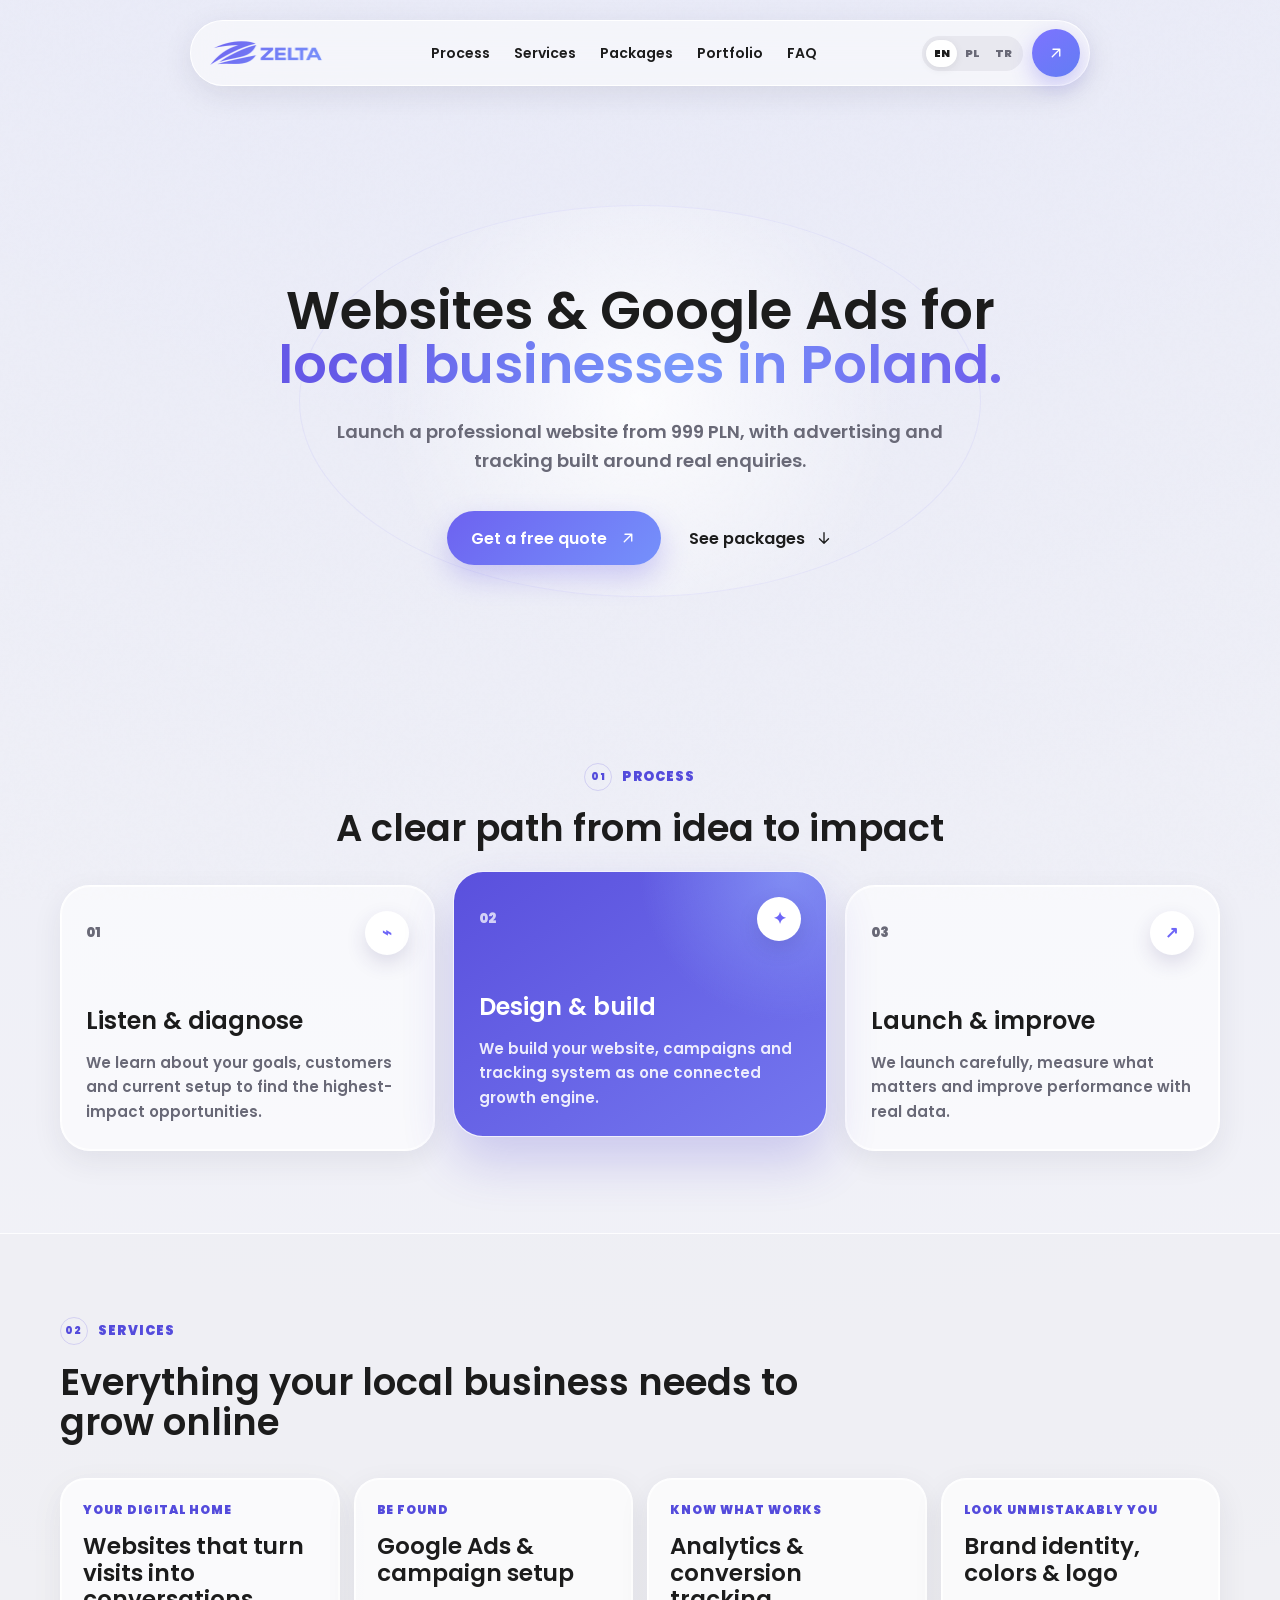
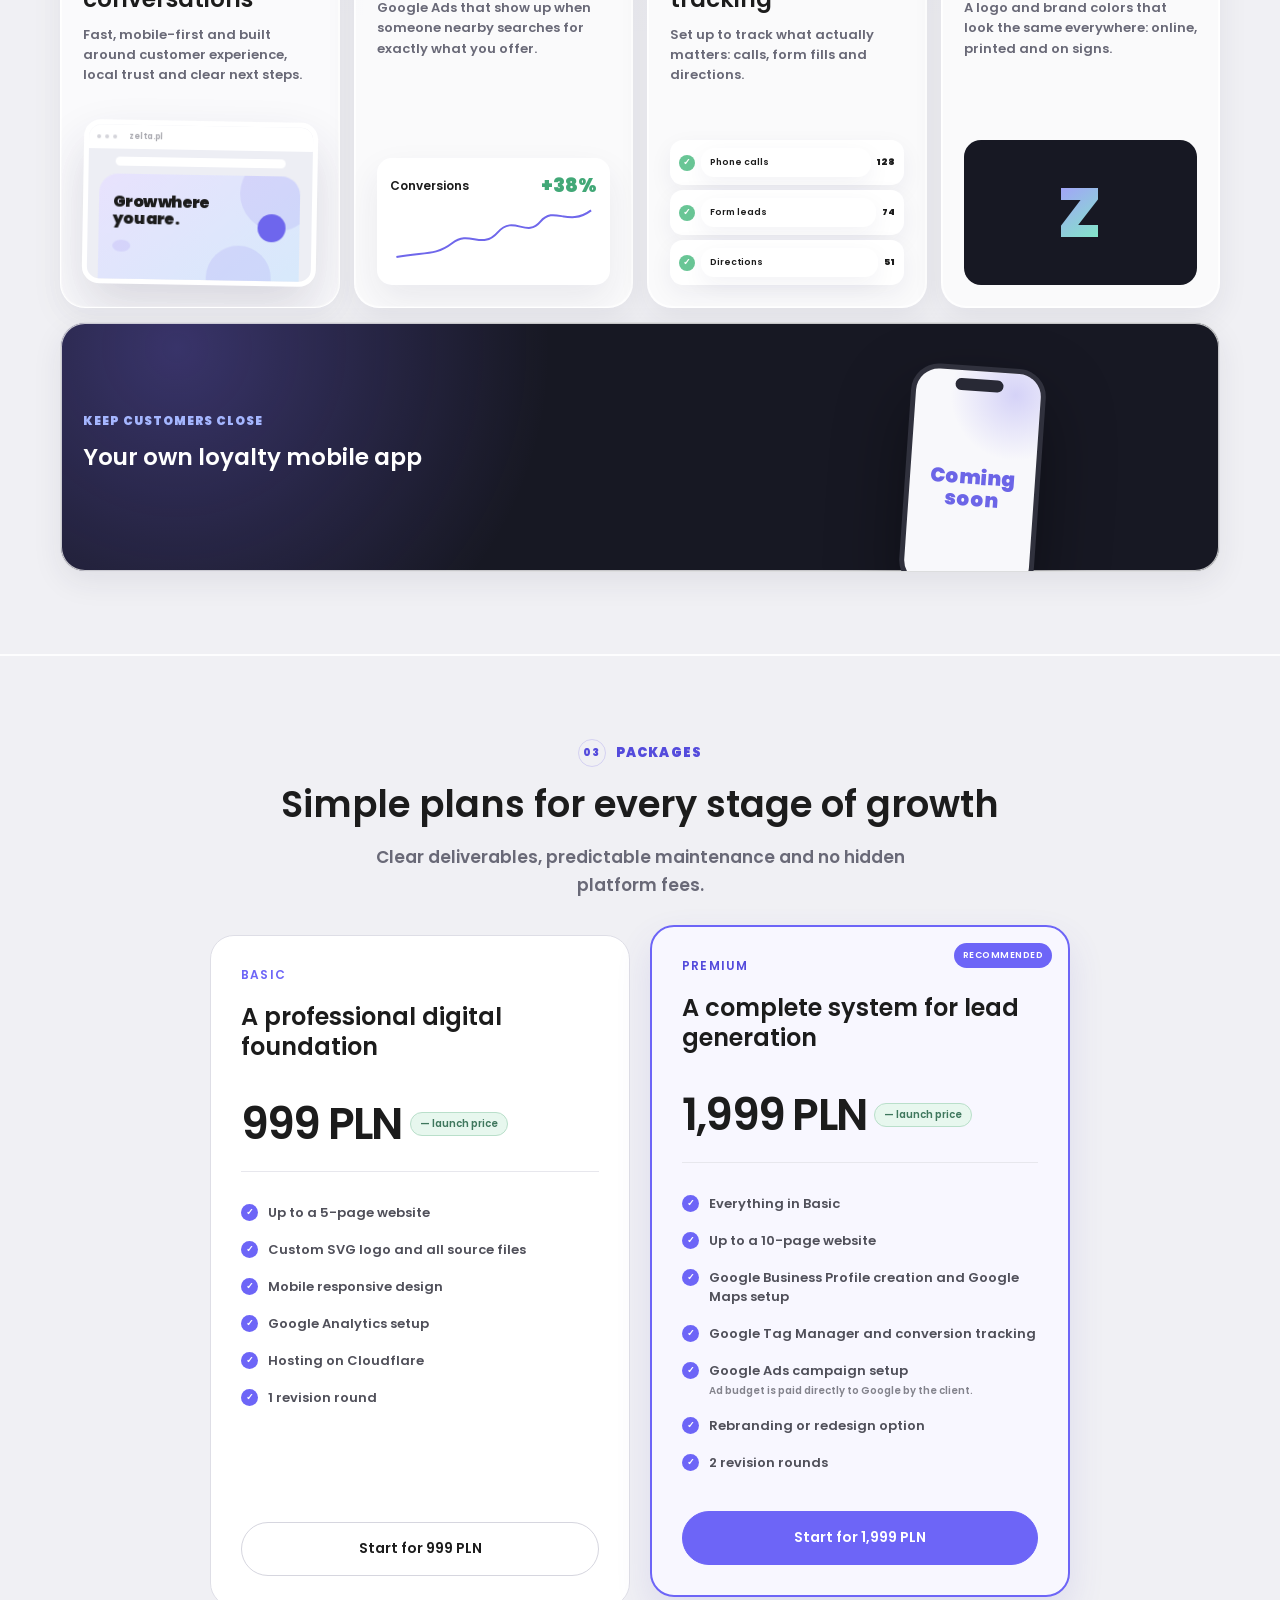
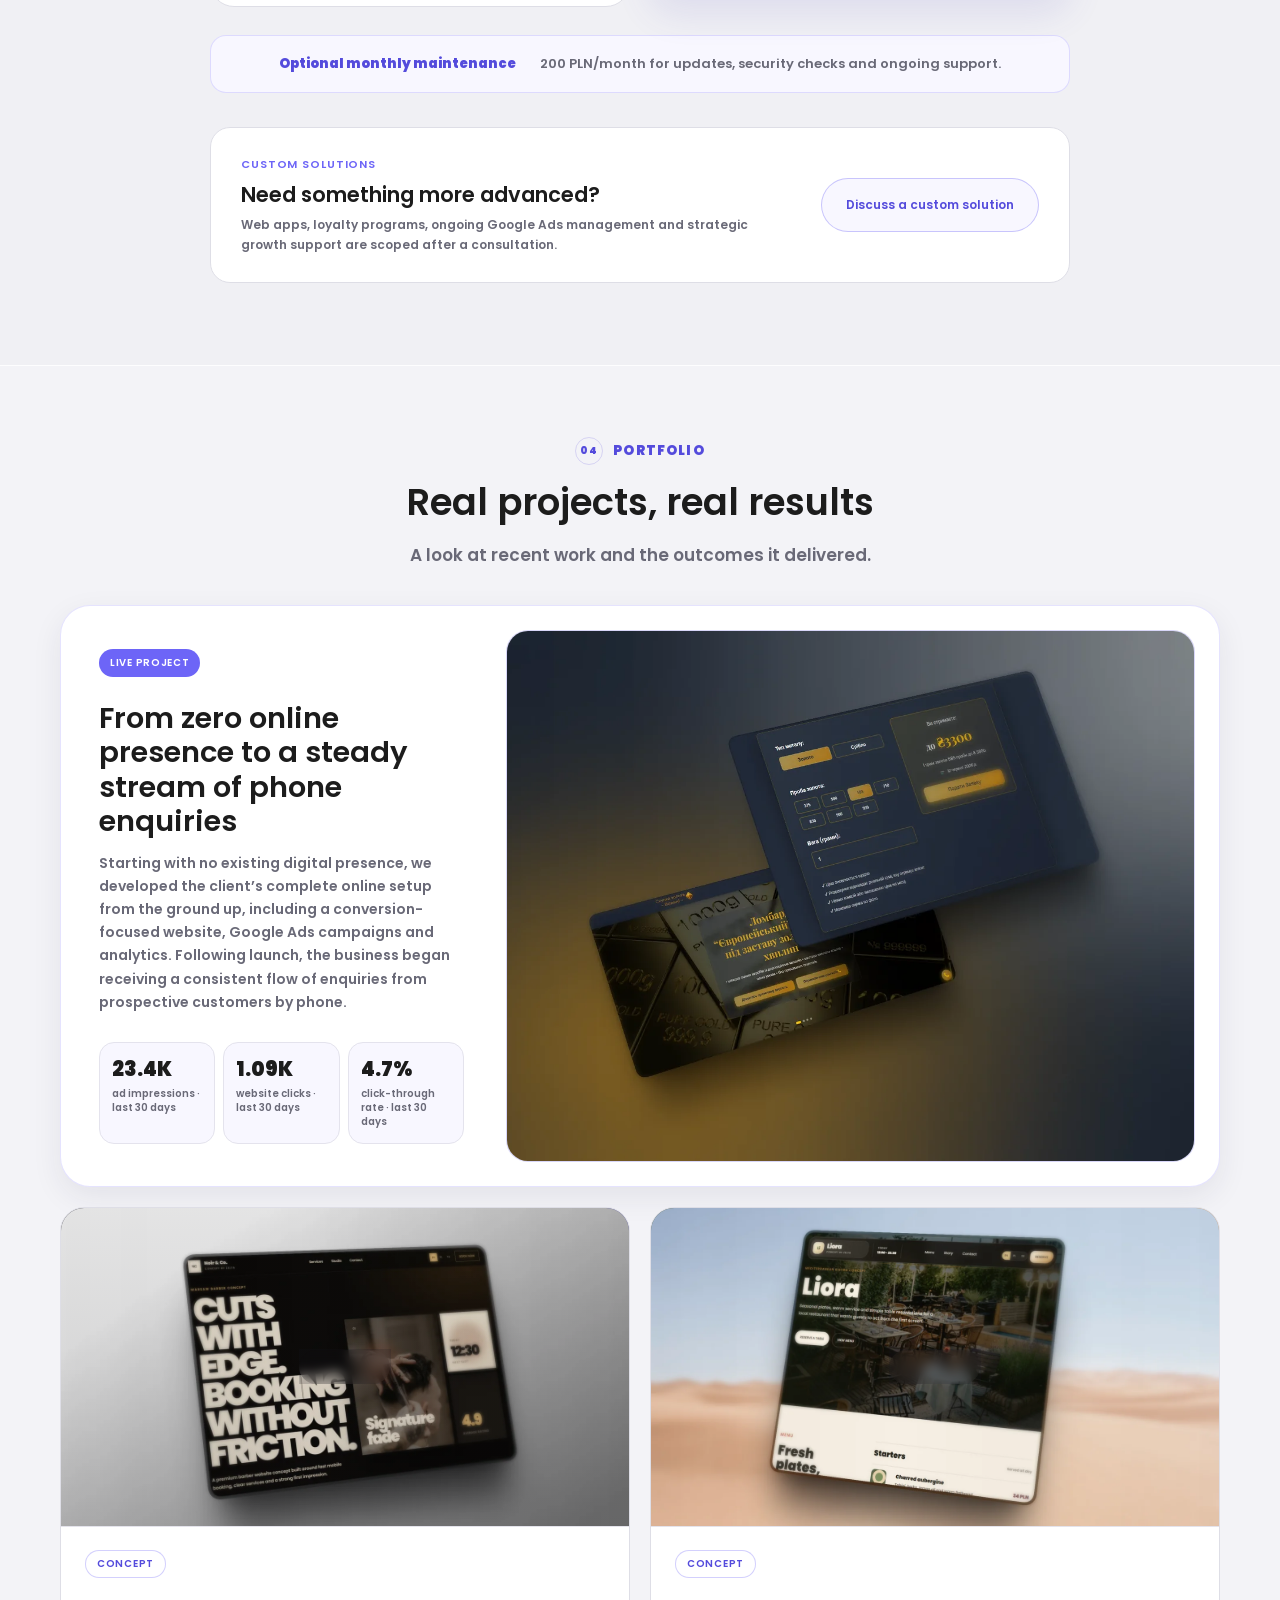
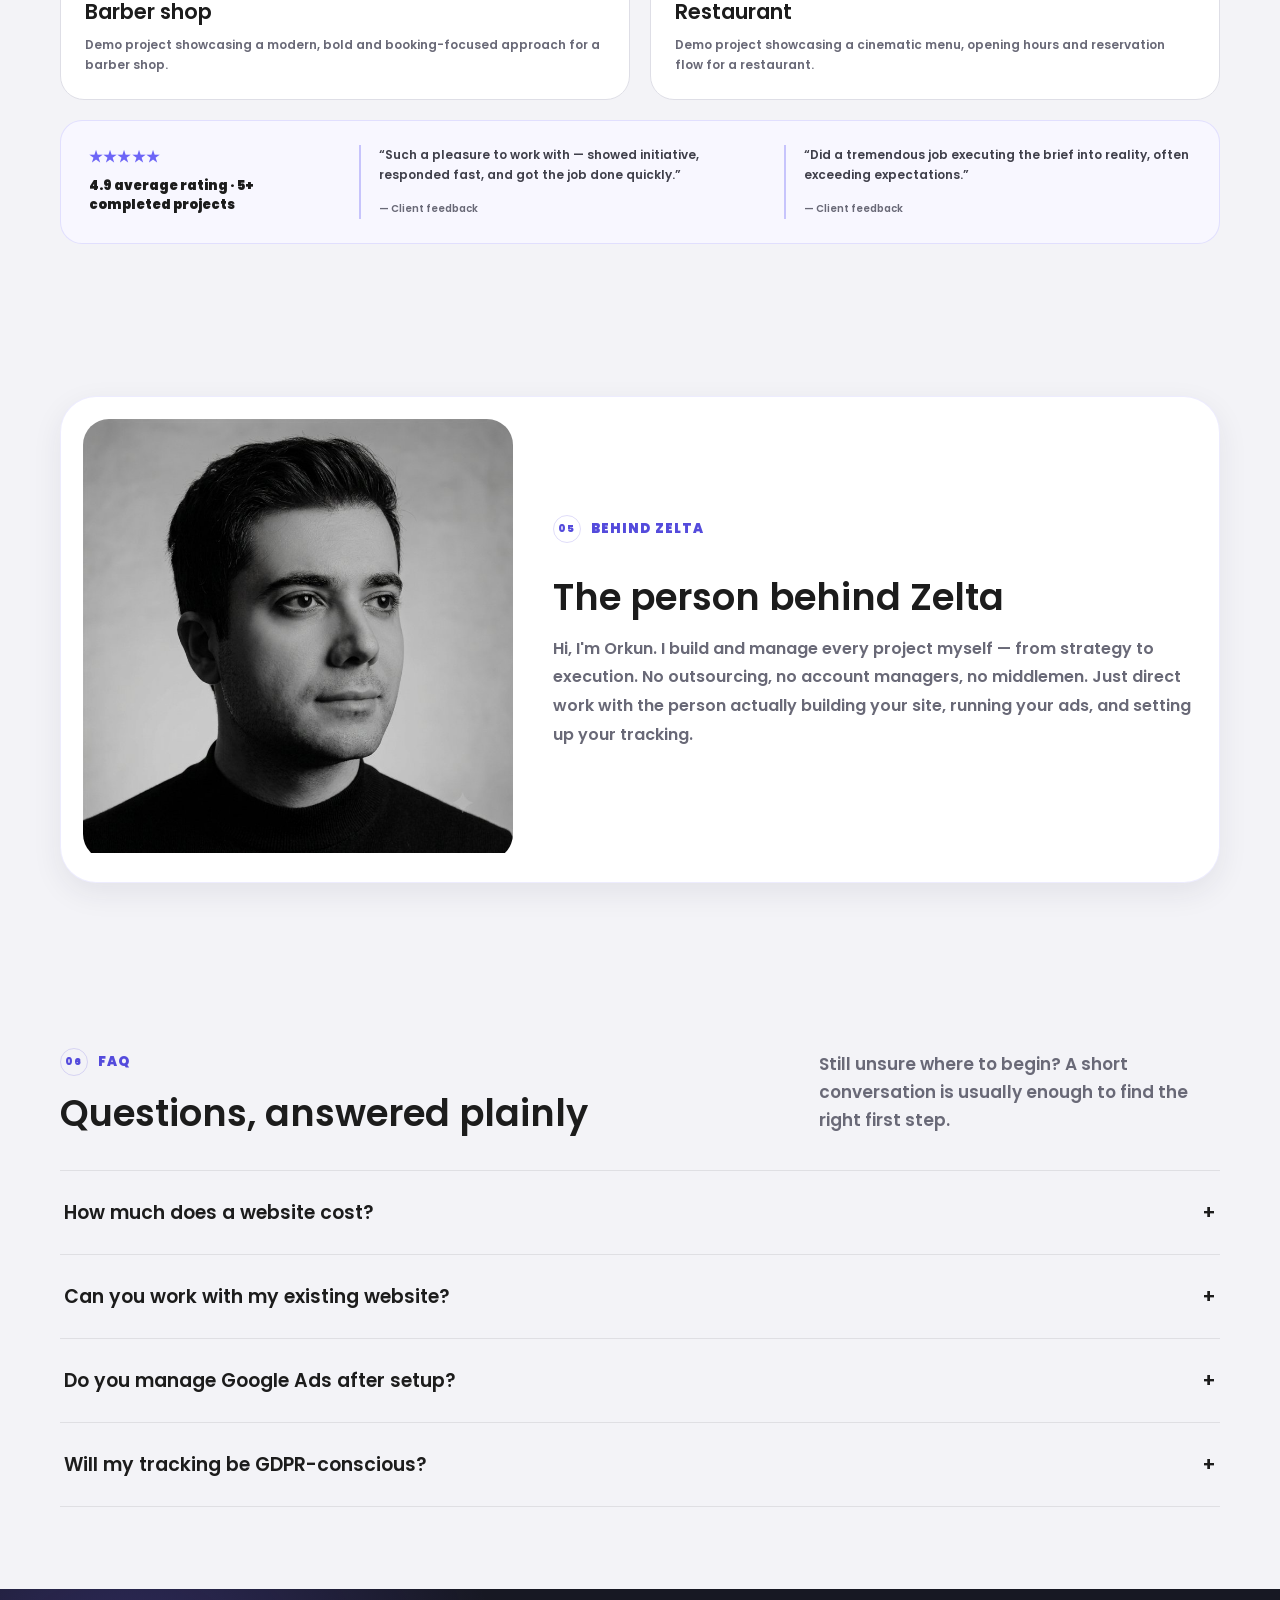
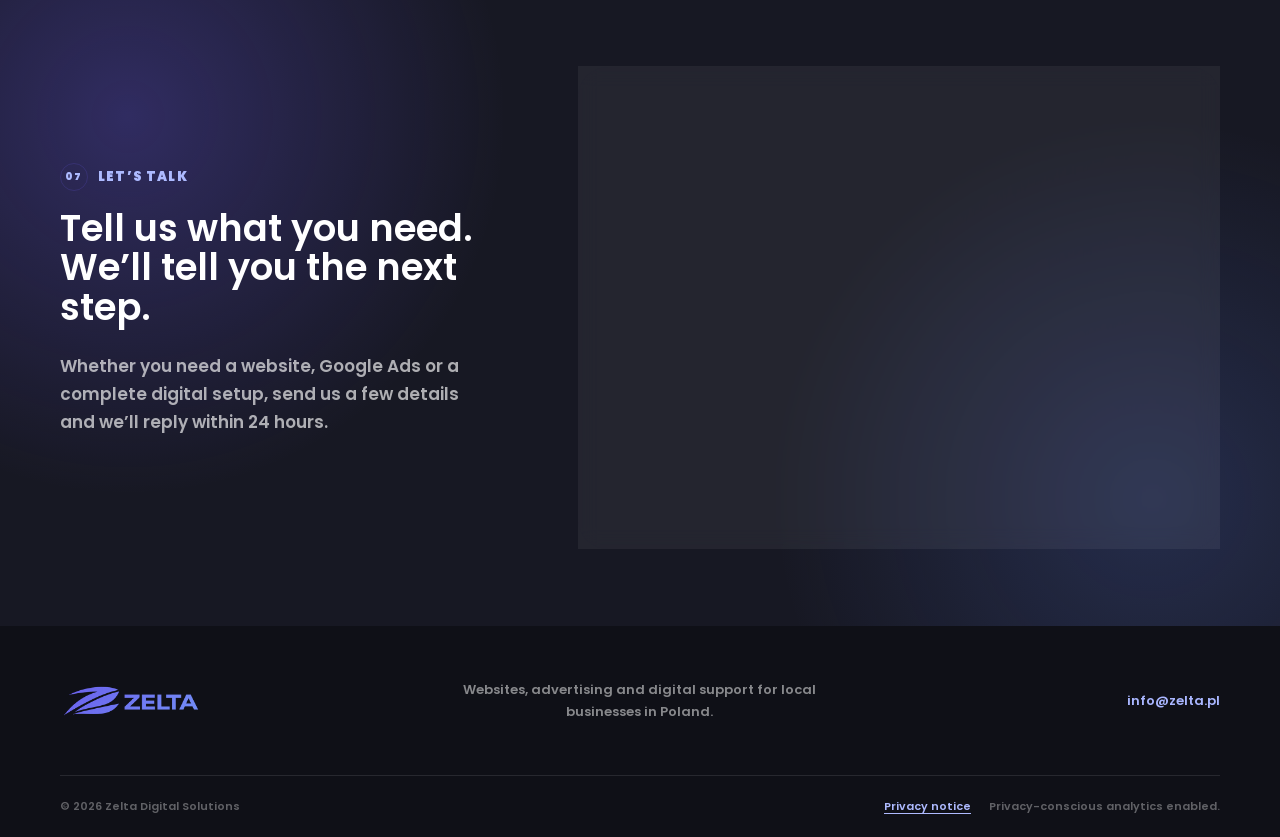
==== commit bd9badc6: "Refresh restaurant portfolio image path" ====
--- a/index.html
+++ b/index.html
@@ -390,7 +390,7 @@
               <a class="portfolio-demo-link" href="demo/restaurant/" aria-label="Open restaurant demo website" data-i18n-aria-label="portfolioConcept2LinkLabel">
                 <div class="portfolio-concept-visual portfolio-concept-restaurant" role="img" aria-label="Restaurant demo website preview" data-i18n-aria-label="portfolioConcept2ImageLabel">
                   <img
-                    src="assets/portfolio-restaurant-collage.webp"
+                    src="assets/portfolio-restaurant-collage-v2.webp"
                     alt=""
                     loading="lazy"
                     decoding="async"
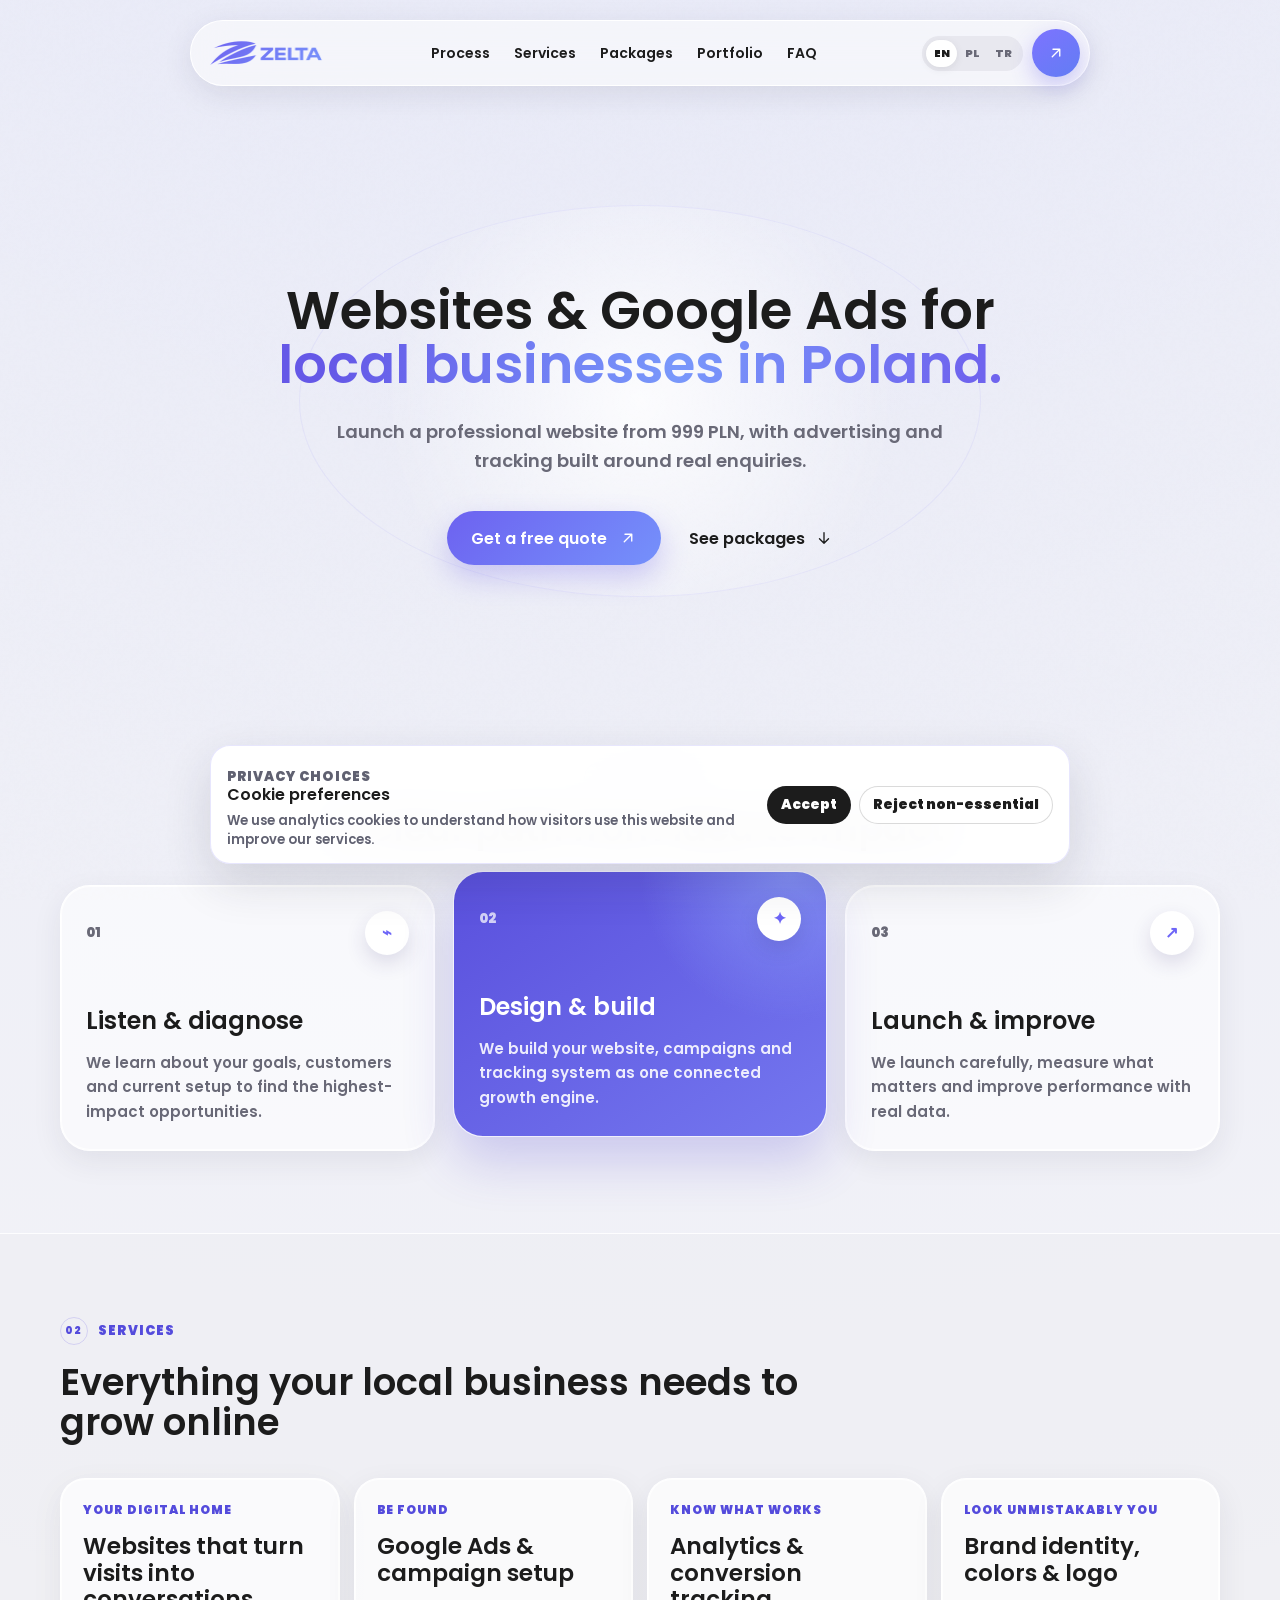
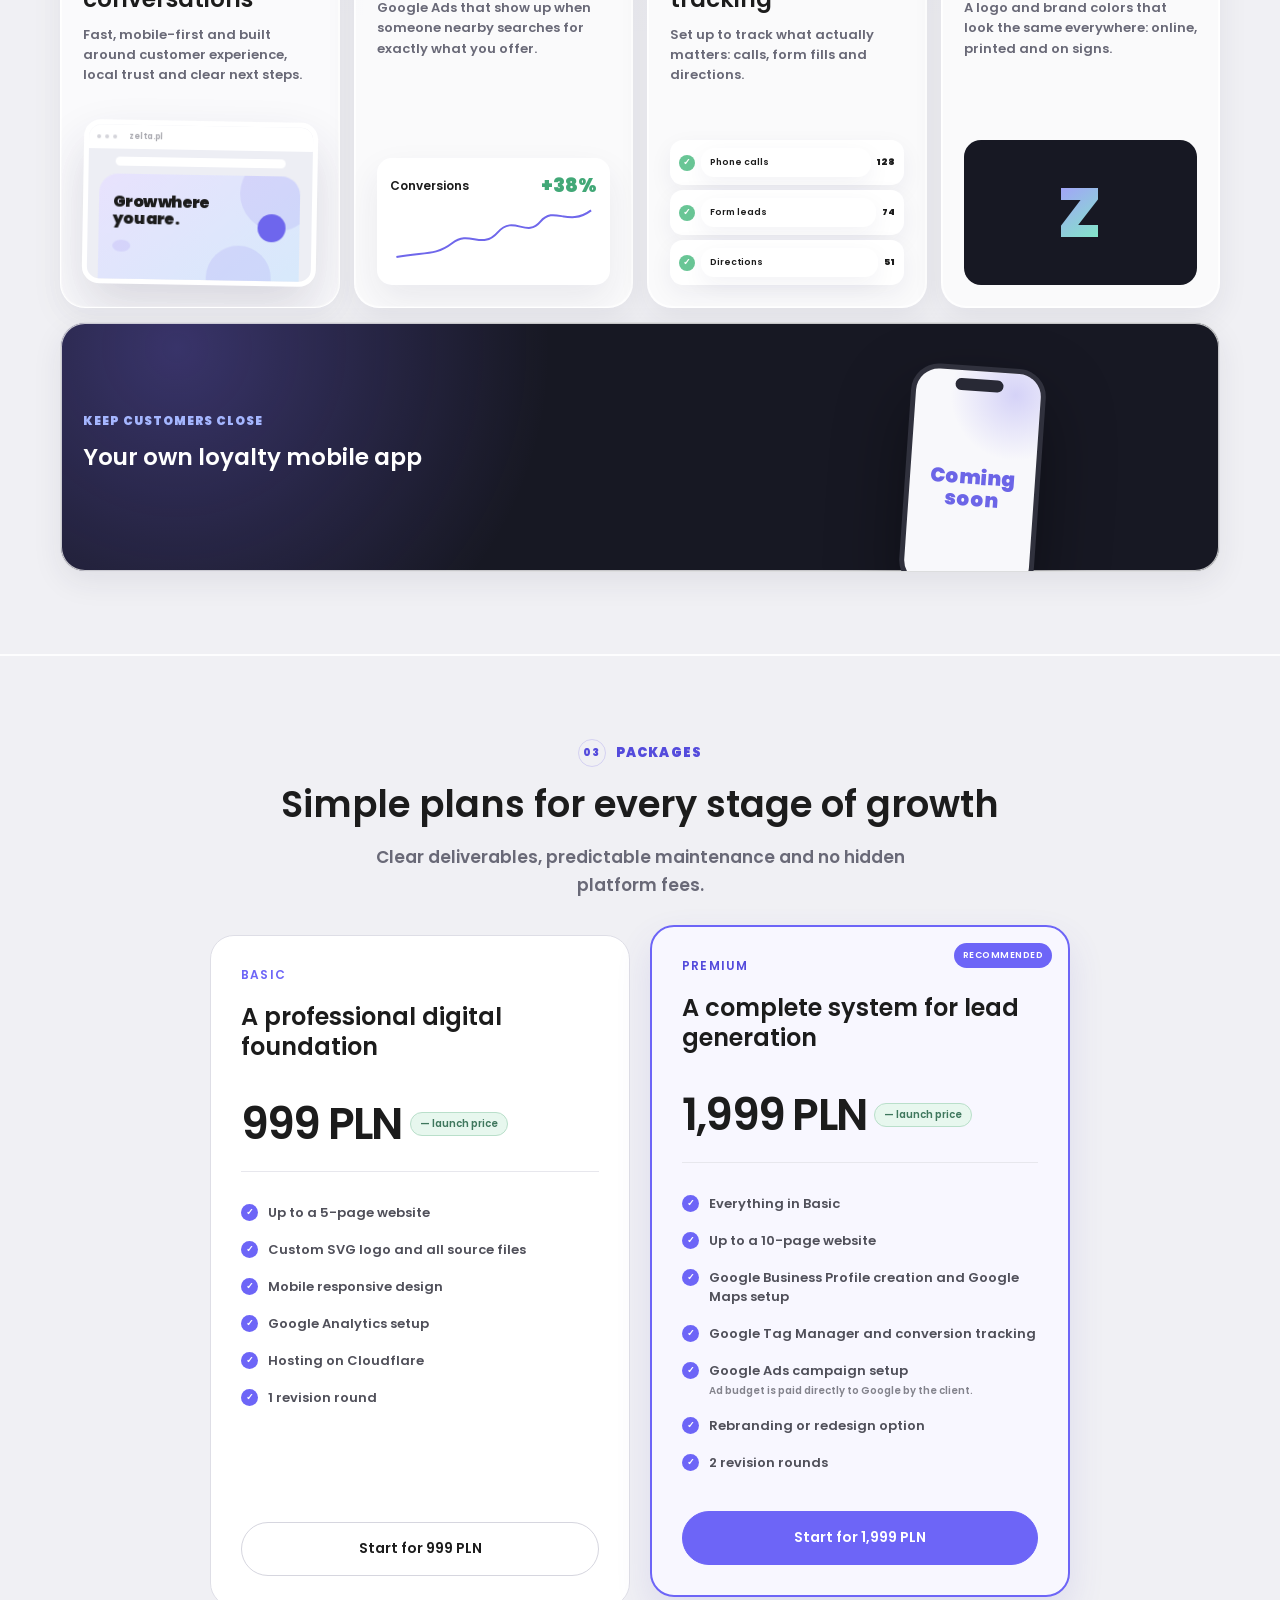
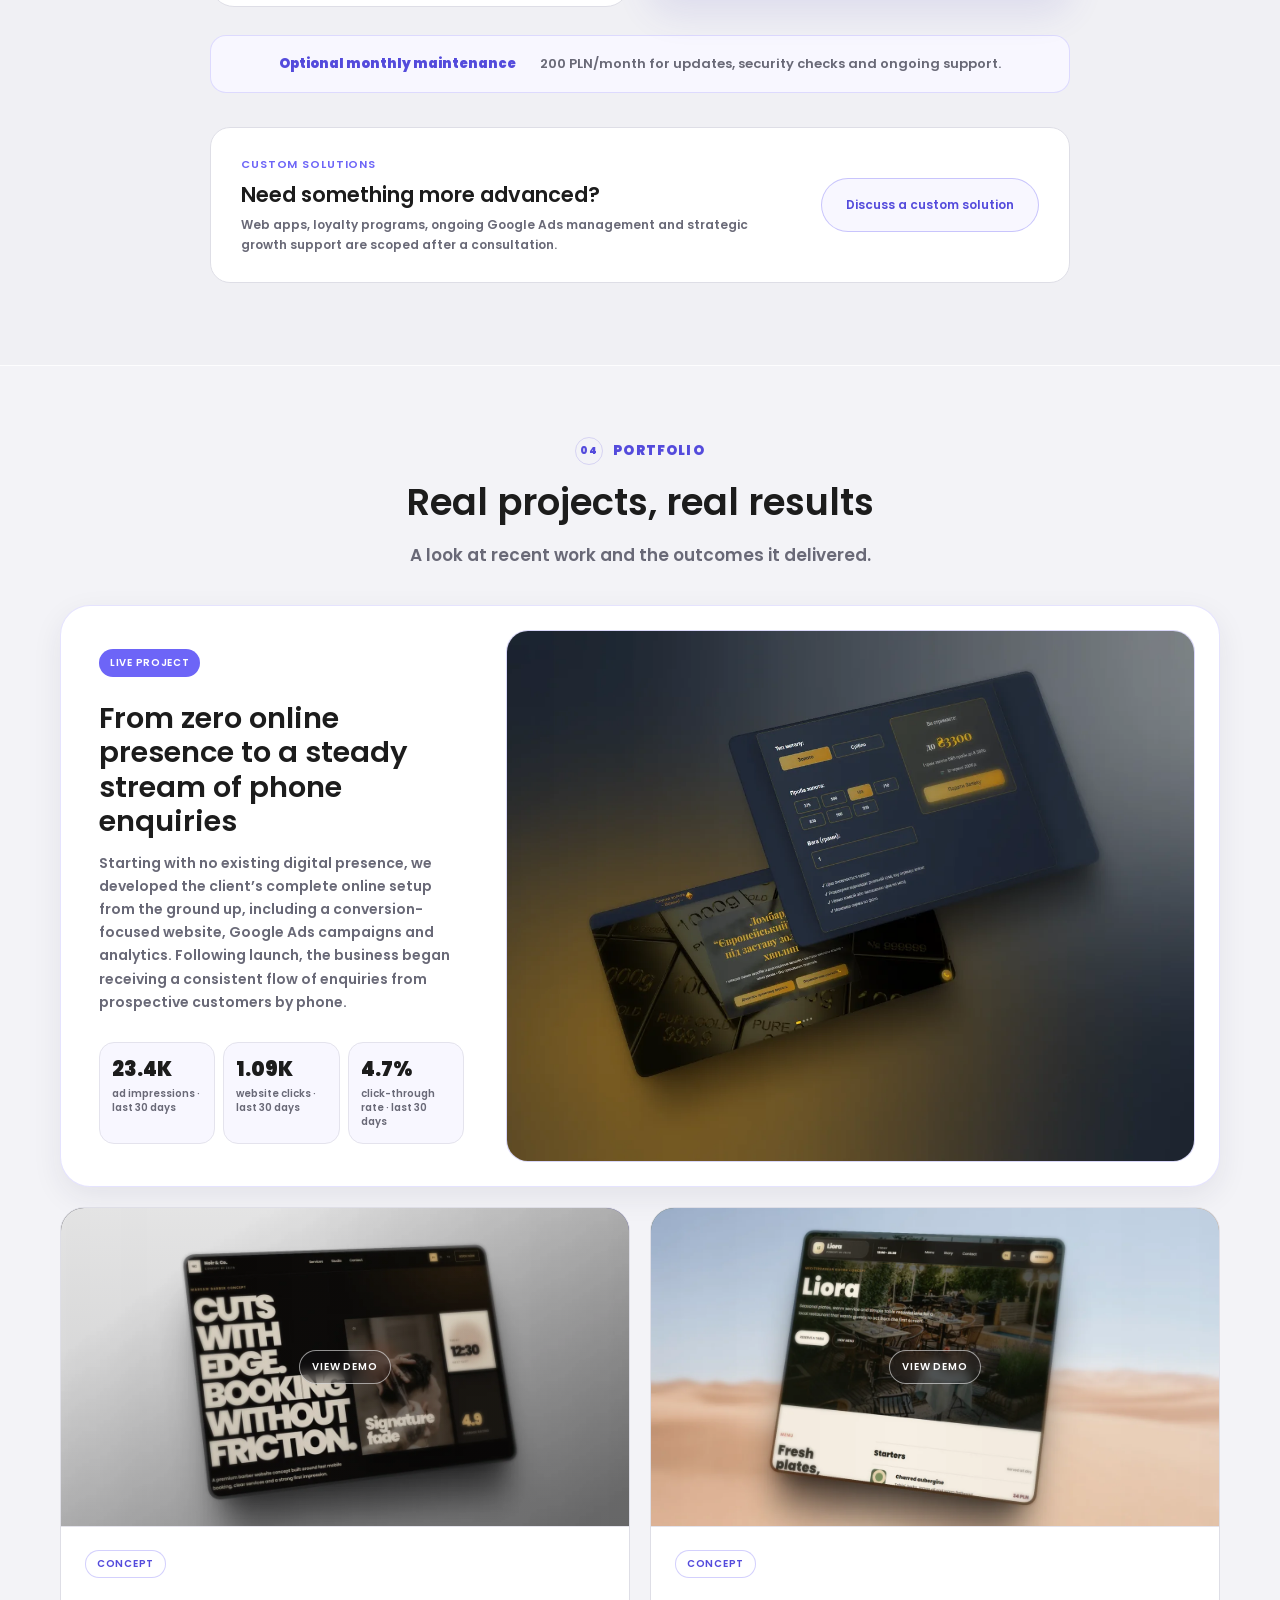
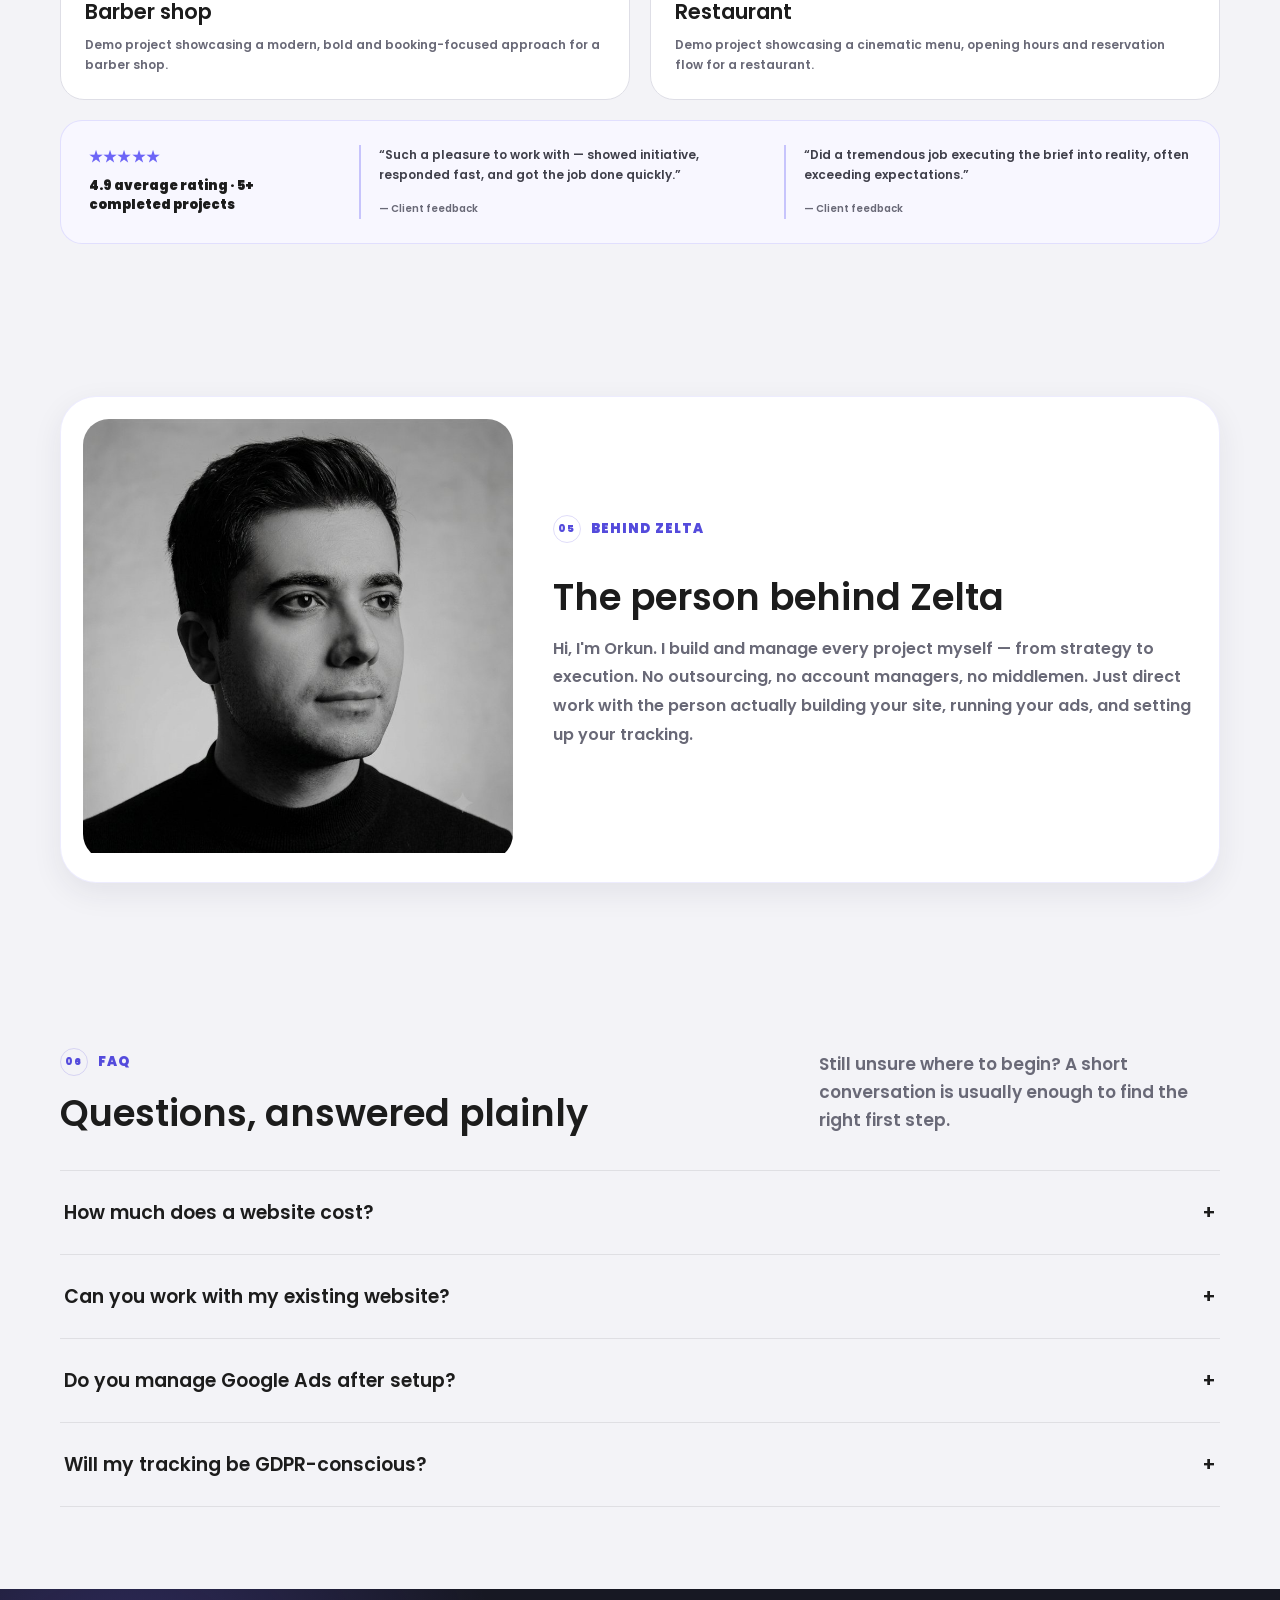
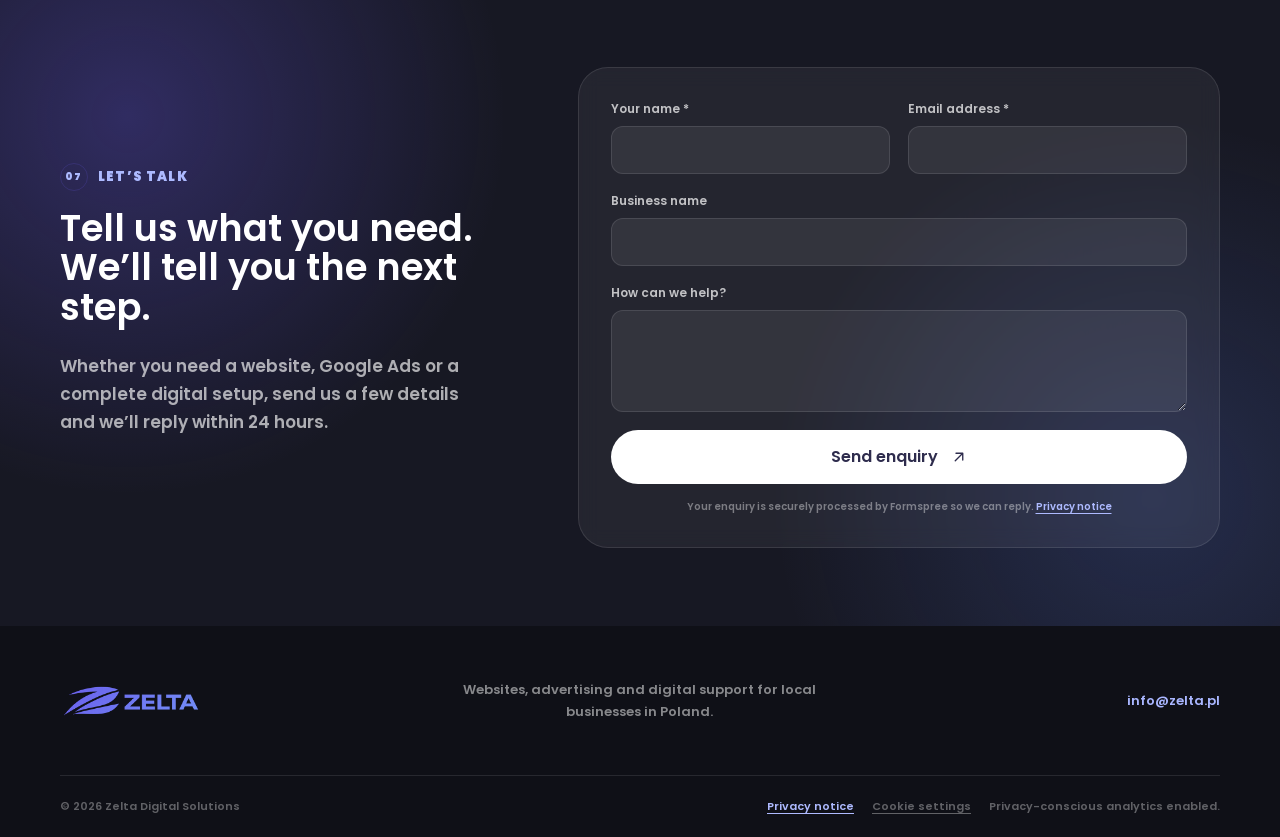
==== commit 0d97ee95: "Add cookie consent controls" ====
--- a/index.html
+++ b/index.html
@@ -1,6 +1,7 @@
 <!doctype html>
 <html lang="en">
   <head>
+    <script src="consent-default.js"></script>
     <!-- Google Tag Manager -->
     <script>
       (function(w,d,s,l,i){w[l]=w[l]||[];w[l].push({'gtm.start':
@@ -63,7 +64,9 @@
     />
     <title>Websites & Google Ads for Local Businesses in Poland | Zelta</title>
     <link rel="stylesheet" href="styles.css?v=20260616-4" />
+    <link rel="stylesheet" href="cookie-consent.css" />
     <script src="script.js?v=20260616-4" defer></script>
+    <script src="cookie-consent.js" defer></script>
     <script type="application/ld+json">{"@context":"https://schema.org","@graph":[{"@type":"ProfessionalService","@id":"https://zelta.pl/#business","name":"Zelta Digital Solutions","url":"https://zelta.pl/","logo":"https://zelta.pl/assets/zelta-logo-header.png","image":"https://zelta.pl/assets/zelta-social-card.png","email":"info@zelta.pl","description":"Website, Google Ads, analytics, branding and loyalty app services for local businesses in Poland.","areaServed":{"@type":"Country","name":"Poland"},"availableLanguage":["English","Polish","Turkish"],"serviceType":["Website design and development","Google Ads setup and management","Google Analytics setup","Google Tag Manager conversion tracking","Brand identity design","Loyalty mobile app development","Google Business Profile creation and Google Maps setup"],"hasOfferCatalog":{"@type":"OfferCatalog","name":"Digital service packages","itemListElement":[{"@type":"Offer","name":"Basic","price":"999","priceCurrency":"PLN","description":"Limited launch pricing. Up to a five-page website, SVG logo, responsive design, analytics and Cloudflare hosting. Optional maintenance is PLN 200 per month."},{"@type":"Offer","name":"Premium","price":"1999","priceCurrency":"PLN","description":"Limited launch pricing. Up to a ten-page website, conversion tracking, Google Ads campaign setup, and Google Business Profile and Maps setup. Optional maintenance is PLN 200 per month; advertising spend is paid separately to Google."}]}},{"@type":"WebSite","@id":"https://zelta.pl/#website","url":"https://zelta.pl/","name":"Zelta Digital Solutions","publisher":{"@id":"https://zelta.pl/#business"},"inLanguage":["en","pl","tr"]},{"@type":"FAQPage","@id":"https://zelta.pl/#faq-schema","mainEntity":[{"@type":"Question","name":"How much does a website cost?","acceptedAnswer":{"@type":"Answer","text":"Basic is currently PLN 999 and Premium is PLN 1,999. Optional maintenance is available for PLN 200 per month. Final scope and pricing are confirmed in writing before work starts."}},{"@type":"Question","name":"Can you work with my existing website?","acceptedAnswer":{"@type":"Answer","text":"Yes. The existing website can be audited, improved or rebuilt depending on the best route for the business."}},{"@type":"Question","name":"Do you manage Google Ads after setup?","acceptedAnswer":{"@type":"Answer","text":"Yes. Ongoing management and optimisation can be provided, or the documented setup can be handed over."}},{"@type":"Question","name":"Will my tracking be GDPR-conscious?","acceptedAnswer":{"@type":"Answer","text":"Implementations use data minimisation, consent-aware tagging and secure defaults. Formal legal advice should come from a qualified privacy professional."}}]}]}</script>
   </head>
   <body>
@@ -551,6 +554,7 @@
         <span>© <span id="year"></span> Zelta Digital Solutions</span>
         <div class="footer-legal">
           <a href="privacy.html" data-i18n="privacyLink">Privacy notice</a>
+          <button class="footer-cookie-link" type="button" data-cookie-settings>Cookie settings</button>
           <span data-i18n="footerPrivacy">Privacy-conscious analytics enabled.</span>
         </div>
       </div>
--- a/cookie-consent.css
+++ b/cookie-consent.css
@@ -0,0 +1,210 @@
+.cookie-consent {
+  position: fixed;
+  right: clamp(16px, 4vw, 36px);
+  bottom: clamp(16px, 4vw, 36px);
+  left: clamp(16px, 4vw, 36px);
+  z-index: 10000;
+  display: grid;
+  grid-template-columns: 1fr;
+  gap: 12px;
+  max-width: 860px;
+  margin-inline: auto;
+  padding: 14px 16px;
+  color: #1c1c1c;
+  background: rgba(255, 255, 255, 0.96);
+  border: 1px solid rgba(109, 98, 240, 0.16);
+  border-radius: 20px;
+  box-shadow: 0 18px 48px rgba(32, 32, 55, 0.14);
+  backdrop-filter: blur(18px);
+  animation: cookieFadeIn 420ms ease both;
+}
+
+.cookie-consent[hidden],
+.cookie-modal-backdrop[hidden] {
+  display: none;
+}
+
+.cookie-consent__eyebrow,
+.cookie-modal__eyebrow {
+  margin: 0 0 8px;
+  color: #6d62f0;
+  font-size: 0.66rem;
+  font-weight: 800;
+  letter-spacing: 0.08em;
+  text-transform: uppercase;
+}
+
+.cookie-consent h2,
+.cookie-modal h2 {
+  margin: 0;
+  color: #1c1c1c;
+  font-size: 1rem;
+  line-height: 1.12;
+}
+
+.cookie-consent p,
+.cookie-modal p {
+  margin: 7px 0 0;
+  color: #606171;
+  font-size: 0.82rem;
+  line-height: 1.45;
+}
+
+.cookie-consent__actions,
+.cookie-modal__actions {
+  display: flex;
+  flex-wrap: wrap;
+  gap: 8px;
+  align-items: center;
+}
+
+.cookie-button {
+  display: inline-flex;
+  min-height: 38px;
+  align-items: center;
+  justify-content: center;
+  padding: 0 13px;
+  color: #1c1c1c;
+  font: inherit;
+  font-size: 0.86rem;
+  font-weight: 800;
+  border: 1px solid rgba(28, 28, 28, 0.16);
+  border-radius: 999px;
+  background: #ffffff;
+  cursor: pointer;
+  transition: transform 180ms ease, border-color 180ms ease, box-shadow 180ms ease;
+}
+
+@keyframes cookieFadeIn {
+  from {
+    opacity: 0;
+    transform: translateY(14px) scale(0.985);
+  }
+
+  to {
+    opacity: 1;
+    transform: translateY(0) scale(1);
+  }
+}
+
+.cookie-button:hover,
+.cookie-button:focus-visible {
+  transform: translateY(-1px);
+  border-color: rgba(28, 28, 28, 0.35);
+  box-shadow: 0 12px 28px rgba(28, 28, 28, 0.12);
+  outline: none;
+}
+
+.cookie-button--primary {
+  color: #ffffff;
+  background: #1c1c1c;
+  border-color: transparent;
+}
+
+.cookie-button--ghost {
+  color: #1c1c1c;
+  background: rgba(255, 255, 255, 0.92);
+}
+
+.cookie-modal-backdrop {
+  position: fixed;
+  inset: 0;
+  z-index: 10001;
+  display: grid;
+  place-items: center;
+  padding: 18px;
+  background: rgba(14, 15, 25, 0.42);
+  backdrop-filter: blur(8px);
+}
+
+.cookie-modal {
+  width: min(500px, 100%);
+  padding: clamp(18px, 3vw, 26px);
+  color: #1c1c1c;
+  background: #ffffff;
+  border: 1px solid rgba(109, 98, 240, 0.16);
+  border-radius: 24px;
+  box-shadow: 0 28px 90px rgba(14, 15, 25, 0.28);
+}
+
+.cookie-toggle {
+  display: flex;
+  gap: 14px;
+  align-items: flex-start;
+  margin: 20px 0;
+  padding: 16px;
+  border: 1px solid rgba(109, 98, 240, 0.14);
+  border-radius: 20px;
+  background: #f7f7fc;
+  cursor: pointer;
+}
+
+.cookie-toggle input {
+  width: 22px;
+  height: 22px;
+  margin-top: 3px;
+  accent-color: #6d62f0;
+}
+
+.cookie-toggle strong {
+  display: block;
+  color: #1c1c1c;
+}
+
+.cookie-toggle span {
+  display: block;
+  margin-top: 4px;
+  color: #606171;
+  font-size: 0.92rem;
+  line-height: 1.5;
+}
+
+.footer-cookie-link {
+  padding: 0;
+  color: inherit;
+  font: inherit;
+  text-decoration: underline;
+  text-underline-offset: 3px;
+  background: transparent;
+  border: 0;
+  cursor: pointer;
+}
+
+.footer-cookie-link:hover,
+.footer-cookie-link:focus-visible {
+  color: #6d62f0;
+  outline: none;
+}
+
+@media (min-width: 760px) {
+  .cookie-consent {
+    grid-template-columns: minmax(0, 1fr) auto;
+    align-items: center;
+  }
+
+  .cookie-consent__actions {
+    justify-content: flex-end;
+  }
+}
+
+@media (max-width: 560px) {
+  .cookie-consent__actions,
+  .cookie-modal__actions {
+    flex-direction: column;
+    align-items: stretch;
+  }
+
+  .cookie-button {
+    width: 100%;
+  }
+}
+
+@media (prefers-reduced-motion: reduce) {
+  .cookie-consent {
+    animation: none;
+  }
+
+  .cookie-button {
+    transition: none;
+  }
+}
